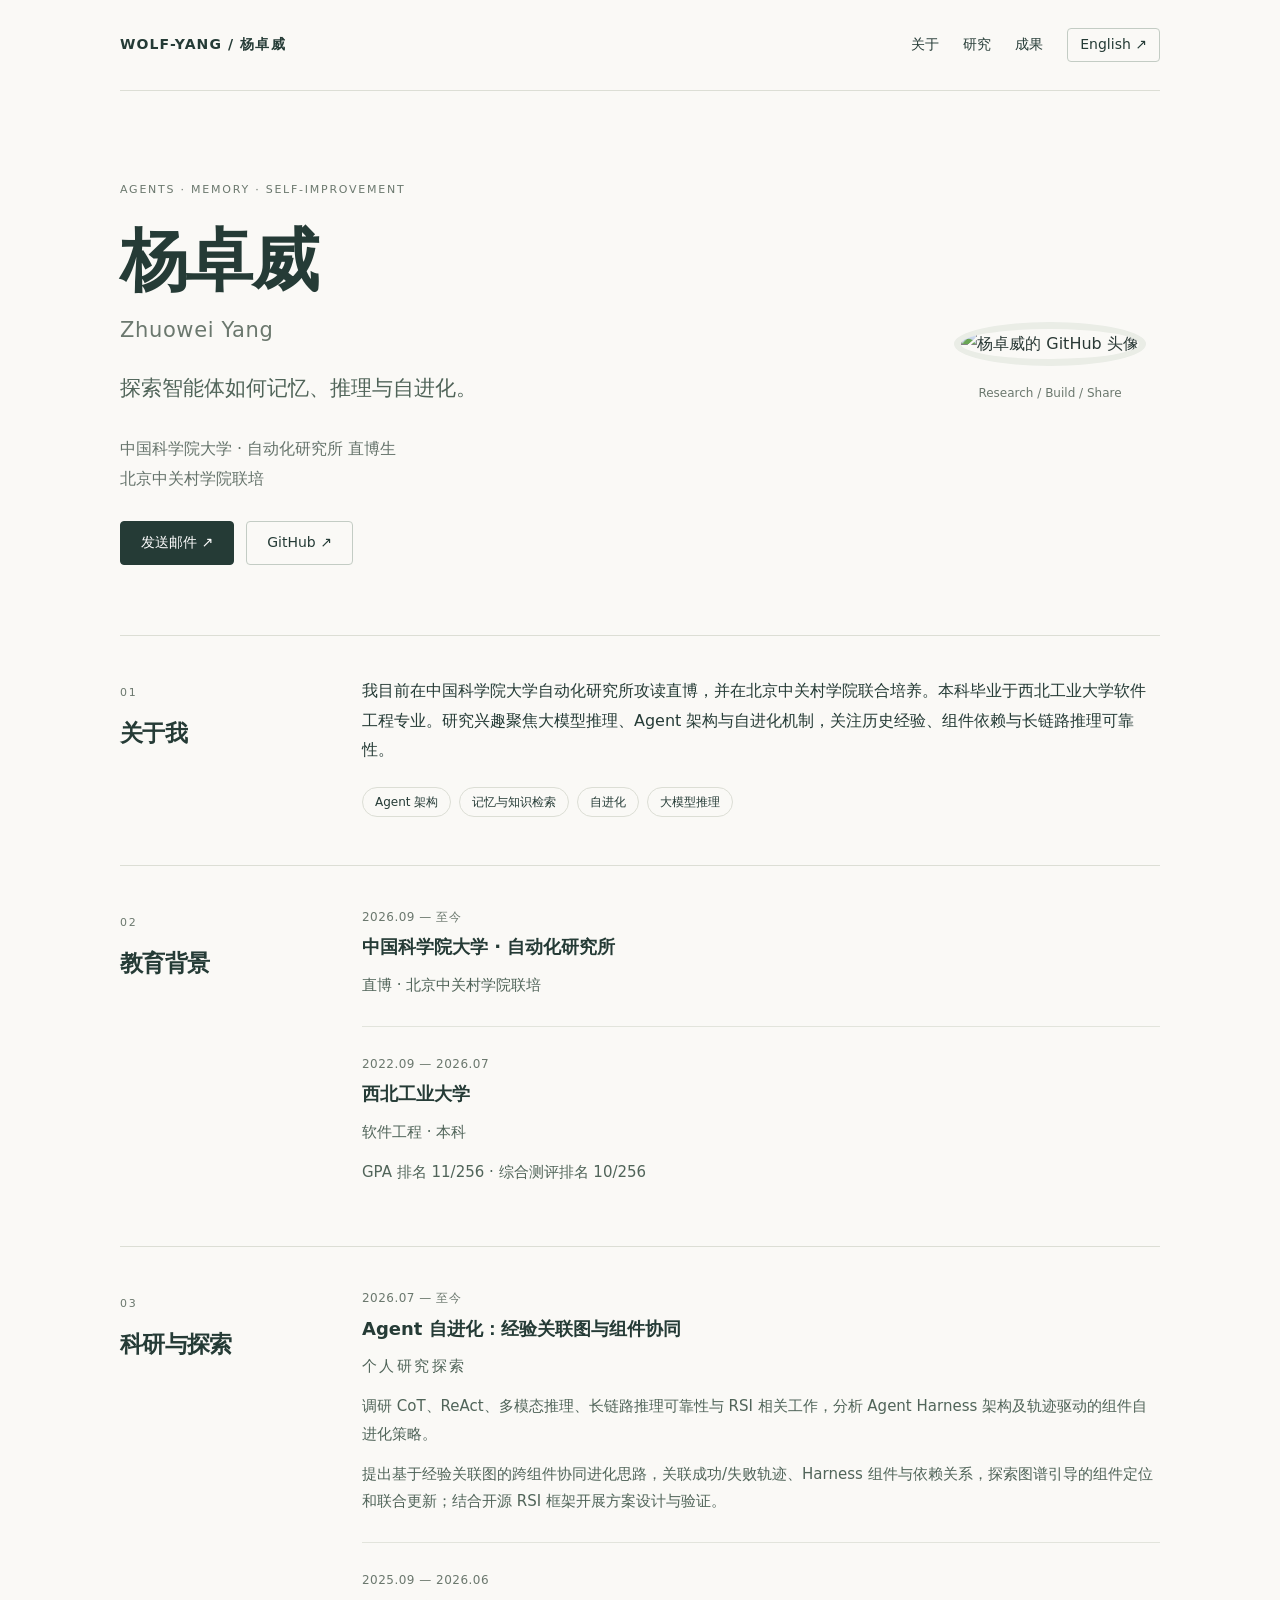
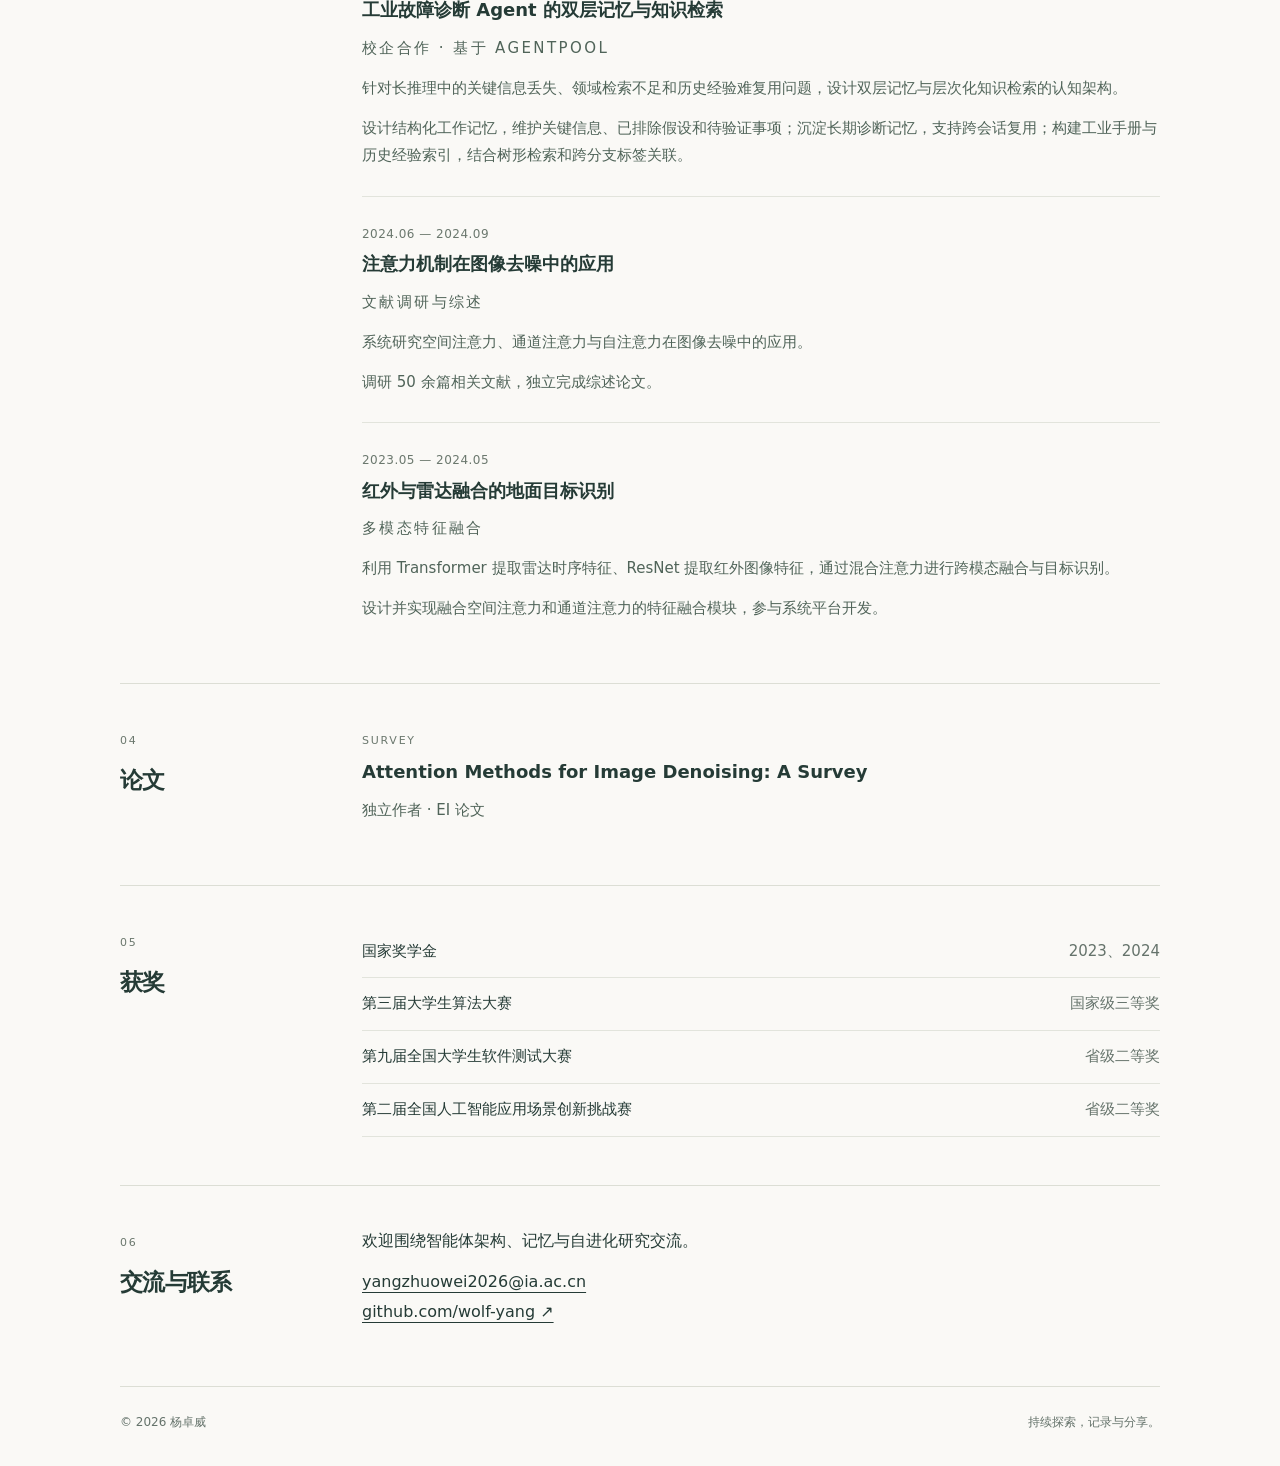
==== index.html @ c6e0c9f1 "Build bilingual personal website based on November 2026 CV" ====
<!doctype html><html lang="zh-CN"><head><meta charset="utf-8"><meta name="viewport" content="width=device-width,initial-scale=1"><title>杨卓威 | Zhuowei Yang</title><meta name="description" content="探索智能体如何记忆、推理与自进化。"><link rel="stylesheet" href="style.css"><link rel="alternate" hreflang="zh-CN" href="https://wolf-yang.github.io/"><link rel="alternate" hreflang="en" href="https://wolf-yang.github.io/en.html"><link rel="canonical" href="https://wolf-yang.github.io/"></head><body><div class="wrap"><header><a class="brand" href="#home">WOLF-YANG / 杨卓威</a><nav aria-label="主导航"><a href="#about">关于</a><a href="#research">研究</a><a href="#publications">成果</a><a class="language" href="en.html" lang="en">English ↗</a></nav></header><main id="home"><section class="hero"><div><span class="eyebrow">Agents · Memory · Self-improvement</span><h1>杨卓威<small>Zhuowei Yang</small></h1><p class="lead">探索智能体如何记忆、推理与自进化。</p><p class="muted">中国科学院大学 · 自动化研究所 直博生<br>北京中关村学院联培</p><div class="actions"><a class="button primary" href="mailto:yangzhuowei2026@ia.ac.cn">发送邮件 ↗</a><a class="button" href="https://github.com/wolf-yang">GitHub ↗</a></div></div><div class="portrait"><img class="avatar" src="https://avatars.githubusercontent.com/u/239370938?v=4" alt="杨卓威的 GitHub 头像" width="170" height="170"><p>Research / Build / Share</p></div></section><section class="section" id="about"><div><span class="label">01</span><h2>关于我</h2></div><div><p>我目前在中国科学院大学自动化研究所攻读直博，并在北京中关村学院联合培养。本科毕业于西北工业大学软件工程专业。研究兴趣聚焦大模型推理、Agent 架构与自进化机制，关注历史经验、组件依赖与长链路推理可靠性。</p><div class="tags"><span class="tag">Agent 架构</span><span class="tag">记忆与知识检索</span><span class="tag">自进化</span><span class="tag">大模型推理</span></div></div></section><section class="section" id="education"><div><span class="label">02</span><h2>教育背景</h2></div><div><article class="entry"><div class="date">2026.09 — 至今</div><h3>中国科学院大学 · 自动化研究所</h3><p>直博 · 北京中关村学院联培</p></article><article class="entry"><div class="date">2022.09 — 2026.07</div><h3>西北工业大学</h3><p>软件工程 · 本科</p><p>GPA 排名 11/256 · 综合测评排名 10/256</p></article></div></section><section class="section" id="research"><div><span class="label">03</span><h2>科研与探索</h2></div><div><article class="entry"><div class="date">2026.07 — 至今</div><h3>Agent 自进化：经验关联图与组件协同</h3><p class="label">个人研究探索</p><p>调研 CoT、ReAct、多模态推理、长链路推理可靠性与 RSI 相关工作，分析 Agent Harness 架构及轨迹驱动的组件自进化策略。</p><p>提出基于经验关联图的跨组件协同进化思路，关联成功/失败轨迹、Harness 组件与依赖关系，探索图谱引导的组件定位和联合更新；结合开源 RSI 框架开展方案设计与验证。</p></article><article class="entry"><div class="date">2025.09 — 2026.06</div><h3>工业故障诊断 Agent 的双层记忆与知识检索</h3><p class="label">校企合作 · 基于 AgentPool</p><p>针对长推理中的关键信息丢失、领域检索不足和历史经验难复用问题，设计双层记忆与层次化知识检索的认知架构。</p><p>设计结构化工作记忆，维护关键信息、已排除假设和待验证事项；沉淀长期诊断记忆，支持跨会话复用；构建工业手册与历史经验索引，结合树形检索和跨分支标签关联。</p></article><article class="entry"><div class="date">2024.06 — 2024.09</div><h3>注意力机制在图像去噪中的应用</h3><p class="label">文献调研与综述</p><p>系统研究空间注意力、通道注意力与自注意力在图像去噪中的应用。</p><p>调研 50 余篇相关文献，独立完成综述论文。</p></article><article class="entry"><div class="date">2023.05 — 2024.05</div><h3>红外与雷达融合的地面目标识别</h3><p class="label">多模态特征融合</p><p>利用 Transformer 提取雷达时序特征、ResNet 提取红外图像特征，通过混合注意力进行跨模态融合与目标识别。</p><p>设计并实现融合空间注意力和通道注意力的特征融合模块，参与系统平台开发。</p></article></div></section><section class="section" id="publications"><div><span class="label">04</span><h2>论文</h2></div><div><article class="entry"><span class="label">Survey</span><h3>Attention Methods for Image Denoising: A Survey</h3><p>独立作者 · EI 论文</p></article></div></section><section class="section" id="awards"><div><span class="label">05</span><h2>获奖</h2></div><div><div class="award"><span>国家奖学金</span><span>2023、2024</span></div><div class="award"><span>第三届大学生算法大赛</span><span>国家级三等奖</span></div><div class="award"><span>第九届全国大学生软件测试大赛</span><span>省级二等奖</span></div><div class="award"><span>第二届全国人工智能应用场景创新挑战赛</span><span>省级二等奖</span></div></div></section><section class="section" id="contact"><div><span class="label">06</span><h2>交流与联系</h2></div><div><p>欢迎围绕智能体架构、记忆与自进化研究交流。</p><a class="email" href="mailto:yangzhuowei2026@ia.ac.cn">yangzhuowei2026@ia.ac.cn</a><p><a href="https://github.com/wolf-yang">github.com/wolf-yang ↗</a></p></div></section></main><footer><span>© 2026 杨卓威</span><span>持续探索，记录与分享。</span></footer></div></body></html>
---- style.css ----
*{box-sizing:border-box}html{scroll-behavior:smooth;scroll-padding-top:32px}body{margin:0;background:#faf9f6;color:#253b36;font:16px/1.85 system-ui,-apple-system,"Segoe UI",sans-serif}a{color:inherit;text-underline-offset:5px}a:focus-visible{outline:3px solid #a46a27;outline-offset:6px}.wrap{max-width:1120px;margin:auto;padding:0 40px}header{padding:28px 0;border-bottom:1px solid #dcded5;display:flex;justify-content:space-between;gap:24px;align-items:center}.brand{font-weight:700;text-decoration:none;letter-spacing:.08em;font-size:14px}nav{display:flex;gap:24px;font-size:14px;align-items:center}nav a{text-decoration:none}.language{border:1px solid #c3ccc4;border-radius:4px;padding:3px 12px}.hero{padding:82px 0 70px;display:grid;grid-template-columns:1fr 220px;gap:70px;align-items:center}.eyebrow,.label{font-size:11px;text-transform:uppercase;letter-spacing:.16em;color:#6b786e}h1{font-size:clamp(42px,6vw,68px);line-height:1.2;letter-spacing:-.04em;margin:18px 0}h1 small{display:block;font-size:21px;font-weight:400;letter-spacing:.03em;margin-top:16px;color:#6b786e}.lead{font-size:21px;max-width:620px;margin:26px 0;color:#506459}.avatar{width:170px;height:170px;border-radius:50%;object-fit:cover;filter:grayscale(30%);border:7px solid #e9ede4}.portrait{text-align:center}.portrait p{font-size:12px;color:#6b786e;margin-top:16px}.actions{display:flex;flex-wrap:wrap;gap:12px;margin-top:28px}.button{padding:8px 20px;border:1px solid #c3ccc4;border-radius:4px;text-decoration:none;font-size:14px}.primary{background:#253b36;color:#fff;border-color:#253b36}.section{border-top:1px solid #dcded5;padding:40px 0 48px;display:grid;grid-template-columns:210px 1fr;gap:32px}h2{font-size:23px;margin:6px 0 0;letter-spacing:-.03em}h3{font-size:18px;margin:5px 0 10px;font-weight:650;line-height:1.6}p{margin:0 0 12px}.muted{color:#65736b}.tags{display:flex;gap:8px;flex-wrap:wrap;margin-top:22px}.tag{padding:3px 12px;border:1px solid #dcded5;border-radius:30px;font-size:12px}.entry+.entry{border-top:1px solid #e2e4dc;margin-top:26px;padding-top:26px}.entry .date{font-size:12px;color:#6b786e;letter-spacing:.04em}.entry p{font-size:15px;color:#506459}.entry ul{margin:8px 0 0;padding-left:20px;font-size:15px;color:#506459}.award{display:flex;justify-content:space-between;gap:30px;padding:12px 0;border-bottom:1px solid #e2e4dc;font-size:15px}.award span:last-child{flex-shrink:0;color:#65736b}footer{border-top:1px solid #dcded5;display:flex;justify-content:space-between;padding:24px 0 32px;font-size:12px;color:#65736b}.email{overflow-wrap:anywhere}@media(max-width:760px){.wrap{padding:0 22px}header{flex-wrap:wrap;gap:14px}nav{gap:16px;font-size:13px}.hero{grid-template-columns:1fr;padding:45px 0;gap:24px}.portrait{display:none}.section{grid-template-columns:1fr;gap:20px;padding:28px 0 34px}.lead{font-size:18px}.award{flex-direction:column;gap:0}footer{gap:14px;flex-wrap:wrap}}@media(prefers-reduced-motion:reduce){html{scroll-behavior:auto}}
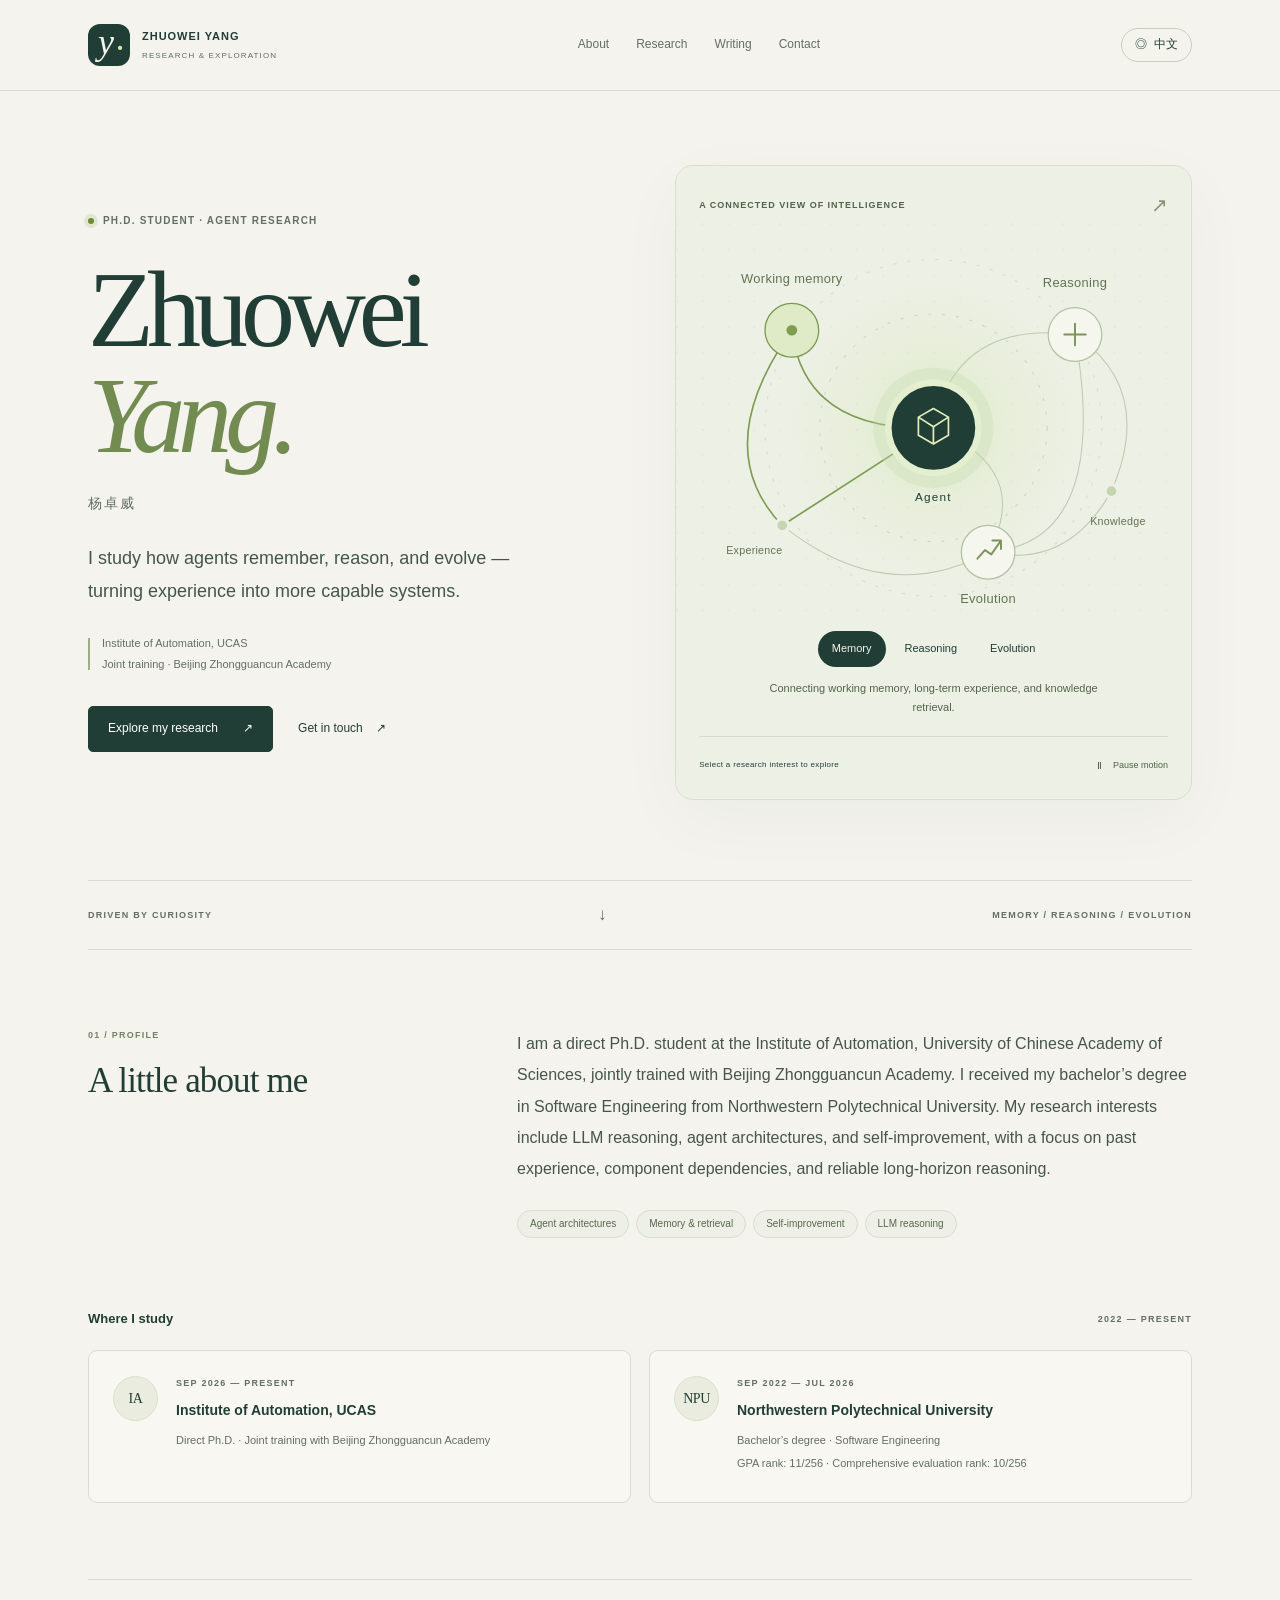
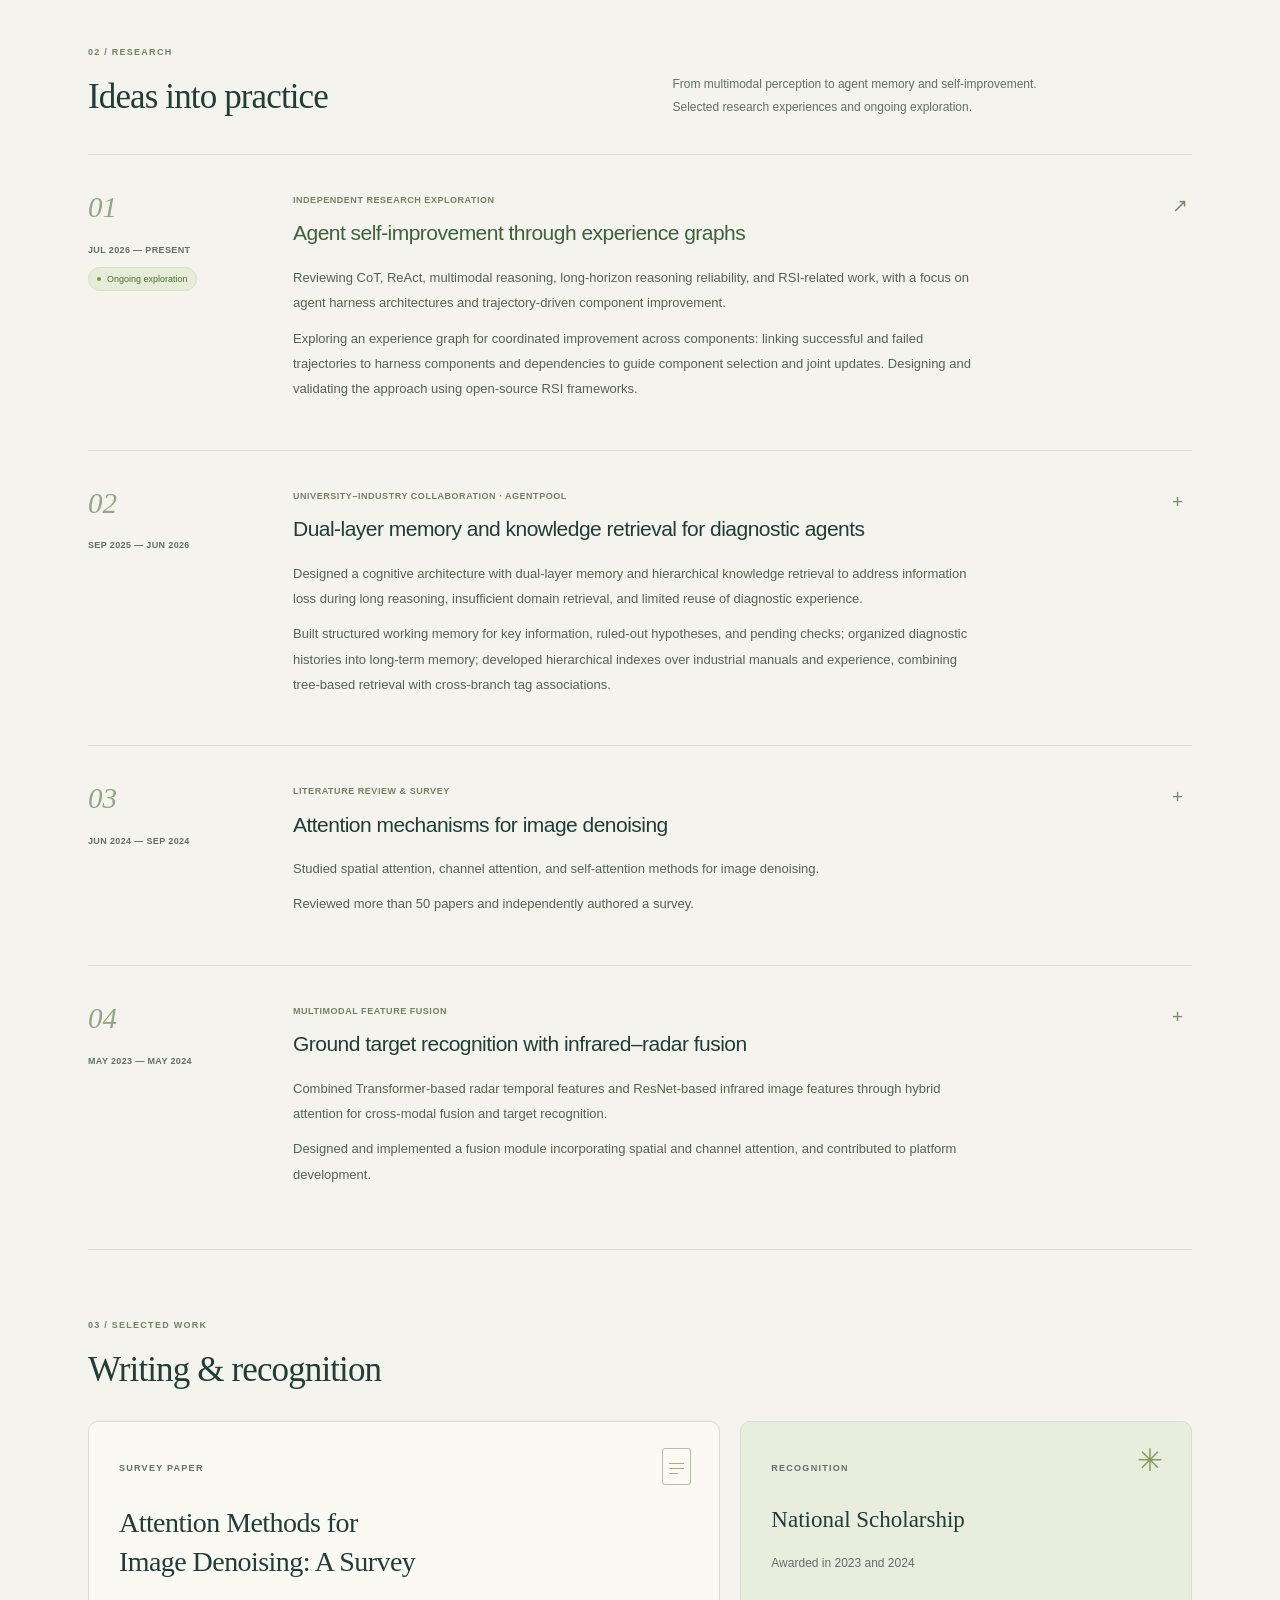
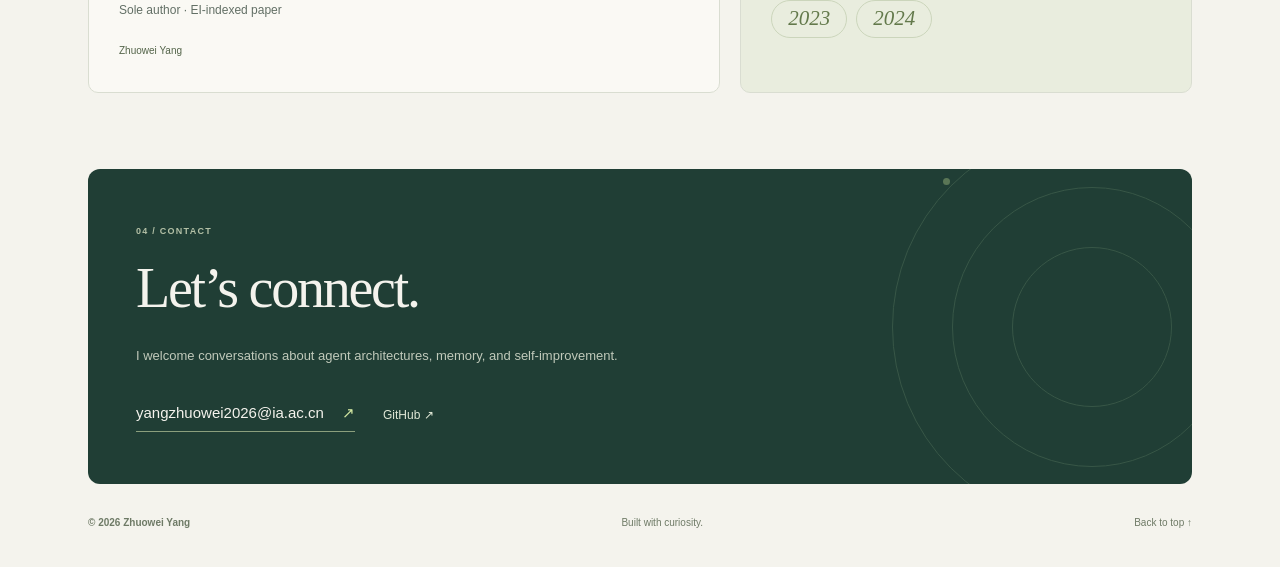
==== commit eb808256: "Redesign personal site with English default and interactive research graph" ====
--- a/index.html
+++ b/index.html
@@ -1 +1,27 @@
-<!doctype html><html lang="zh-CN"><head><meta charset="utf-8"><meta name="viewport" content="width=device-width,initial-scale=1"><title>杨卓威 | Zhuowei Yang</title><meta name="description" content="探索智能体如何记忆、推理与自进化。"><link rel="stylesheet" href="style.css"><link rel="alternate" hreflang="zh-CN" href="https://wolf-yang.github.io/"><link rel="alternate" hreflang="en" href="https://wolf-yang.github.io/en.html"><link rel="canonical" href="https://wolf-yang.github.io/"></head><body><div class="wrap"><header><a class="brand" href="#home">WOLF-YANG / 杨卓威</a><nav aria-label="主导航"><a href="#about">关于</a><a href="#research">研究</a><a href="#publications">成果</a><a class="language" href="en.html" lang="en">English ↗</a></nav></header><main id="home"><section class="hero"><div><span class="eyebrow">Agents · Memory · Self-improvement</span><h1>杨卓威<small>Zhuowei Yang</small></h1><p class="lead">探索智能体如何记忆、推理与自进化。</p><p class="muted">中国科学院大学 · 自动化研究所 直博生<br>北京中关村学院联培</p><div class="actions"><a class="button primary" href="mailto:yangzhuowei2026@ia.ac.cn">发送邮件 ↗</a><a class="button" href="https://github.com/wolf-yang">GitHub ↗</a></div></div><div class="portrait"><img class="avatar" src="https://avatars.githubusercontent.com/u/239370938?v=4" alt="杨卓威的 GitHub 头像" width="170" height="170"><p>Research / Build / Share</p></div></section><section class="section" id="about"><div><span class="label">01</span><h2>关于我</h2></div><div><p>我目前在中国科学院大学自动化研究所攻读直博，并在北京中关村学院联合培养。本科毕业于西北工业大学软件工程专业。研究兴趣聚焦大模型推理、Agent 架构与自进化机制，关注历史经验、组件依赖与长链路推理可靠性。</p><div class="tags"><span class="tag">Agent 架构</span><span class="tag">记忆与知识检索</span><span class="tag">自进化</span><span class="tag">大模型推理</span></div></div></section><section class="section" id="education"><div><span class="label">02</span><h2>教育背景</h2></div><div><article class="entry"><div class="date">2026.09 — 至今</div><h3>中国科学院大学 · 自动化研究所</h3><p>直博 · 北京中关村学院联培</p></article><article class="entry"><div class="date">2022.09 — 2026.07</div><h3>西北工业大学</h3><p>软件工程 · 本科</p><p>GPA 排名 11/256 · 综合测评排名 10/256</p></article></div></section><section class="section" id="research"><div><span class="label">03</span><h2>科研与探索</h2></div><div><article class="entry"><div class="date">2026.07 — 至今</div><h3>Agent 自进化：经验关联图与组件协同</h3><p class="label">个人研究探索</p><p>调研 CoT、ReAct、多模态推理、长链路推理可靠性与 RSI 相关工作，分析 Agent Harness 架构及轨迹驱动的组件自进化策略。</p><p>提出基于经验关联图的跨组件协同进化思路，关联成功/失败轨迹、Harness 组件与依赖关系，探索图谱引导的组件定位和联合更新；结合开源 RSI 框架开展方案设计与验证。</p></article><article class="entry"><div class="date">2025.09 — 2026.06</div><h3>工业故障诊断 Agent 的双层记忆与知识检索</h3><p class="label">校企合作 · 基于 AgentPool</p><p>针对长推理中的关键信息丢失、领域检索不足和历史经验难复用问题，设计双层记忆与层次化知识检索的认知架构。</p><p>设计结构化工作记忆，维护关键信息、已排除假设和待验证事项；沉淀长期诊断记忆，支持跨会话复用；构建工业手册与历史经验索引，结合树形检索和跨分支标签关联。</p></article><article class="entry"><div class="date">2024.06 — 2024.09</div><h3>注意力机制在图像去噪中的应用</h3><p class="label">文献调研与综述</p><p>系统研究空间注意力、通道注意力与自注意力在图像去噪中的应用。</p><p>调研 50 余篇相关文献，独立完成综述论文。</p></article><article class="entry"><div class="date">2023.05 — 2024.05</div><h3>红外与雷达融合的地面目标识别</h3><p class="label">多模态特征融合</p><p>利用 Transformer 提取雷达时序特征、ResNet 提取红外图像特征，通过混合注意力进行跨模态融合与目标识别。</p><p>设计并实现融合空间注意力和通道注意力的特征融合模块，参与系统平台开发。</p></article></div></section><section class="section" id="publications"><div><span class="label">04</span><h2>论文</h2></div><div><article class="entry"><span class="label">Survey</span><h3>Attention Methods for Image Denoising: A Survey</h3><p>独立作者 · EI 论文</p></article></div></section><section class="section" id="awards"><div><span class="label">05</span><h2>获奖</h2></div><div><div class="award"><span>国家奖学金</span><span>2023、2024</span></div><div class="award"><span>第三届大学生算法大赛</span><span>国家级三等奖</span></div><div class="award"><span>第九届全国大学生软件测试大赛</span><span>省级二等奖</span></div><div class="award"><span>第二届全国人工智能应用场景创新挑战赛</span><span>省级二等奖</span></div></div></section><section class="section" id="contact"><div><span class="label">06</span><h2>交流与联系</h2></div><div><p>欢迎围绕智能体架构、记忆与自进化研究交流。</p><a class="email" href="mailto:yangzhuowei2026@ia.ac.cn">yangzhuowei2026@ia.ac.cn</a><p><a href="https://github.com/wolf-yang">github.com/wolf-yang ↗</a></p></div></section></main><footer><span>© 2026 杨卓威</span><span>持续探索，记录与分享。</span></footer></div></body></html>+<!doctype html>
+<html lang="en"><head><meta charset="utf-8"><meta name="viewport" content="width=device-width,initial-scale=1"><meta name="theme-color" content="#f4f3ed"><meta name="description" content="I study how agents remember, reason, and evolve — turning experience into more capable systems."><meta property="og:type" content="website"><meta property="og:title" content="Zhuowei Yang · Agent Research"><meta property="og:description" content="I study how agents remember, reason, and evolve — turning experience into more capable systems."><meta property="og:url" content="https://wolf-yang.github.io/"><title>Zhuowei Yang · Agent Research</title><link rel="icon" type="image/svg+xml" href="favicon.svg"><link rel="stylesheet" href="style.css?v=2"><link rel="alternate" hreflang="en" href="https://wolf-yang.github.io/"><link rel="alternate" hreflang="zh-CN" href="https://wolf-yang.github.io/zh.html"><link rel="alternate" hreflang="x-default" href="https://wolf-yang.github.io/"><link rel="canonical" href="https://wolf-yang.github.io/"><script src="main.js?v=2" defer></script></head>
+<body><a class="skip-link" href="#main">Skip to content</a><div class="reading-progress" aria-hidden="true"></div>
+<header class="site-header"><div class="container header-inner"><a class="brand" href="#home" aria-label="Zhuowei Yang"><span class="monogram" aria-hidden="true">y<span>·</span></span><span>ZHUOWEI YANG<span class="brand-sub">RESEARCH & EXPLORATION</span></span></a><nav aria-label="Main navigation"><a href="#about">About</a><a href="#research">Research</a><a href="#publications">Writing</a><a href="#contact">Contact</a></nav><a class="language-switch" href="zh.html" lang="zh-CN" aria-label="Switch to Chinese"><span aria-hidden="true">◎</span> 中文</a></div></header>
+<main id="main"><div class="container"><section class="hero" id="home" aria-labelledby="hero-title"><div class="hero-copy"><div class="eyebrow"><span class="status-dot" aria-hidden="true"></span>Ph.D. student · Agent research</div><h1 id="hero-title">Zhuowei<br><em>Yang.</em></h1><p class="other-name">杨卓威</p><p class="hero-lead">I study how agents remember, reason, and evolve — turning experience into more capable systems.</p><div class="affiliation"><span class="tiny-line" aria-hidden="true"></span><div><p>Institute of Automation, UCAS</p><p>Joint training · Beijing Zhongguancun Academy</p></div></div><div class="hero-actions"><a class="button primary" href="#research">Explore my research <span aria-hidden="true">↗</span></a><a class="text-link" href="#contact">Get in touch <span aria-hidden="true">↗</span></a></div></div><figure class="research-map" data-focus="memory" aria-labelledby="map-title">
+    <div class="map-top"><span class="micro" id="map-title">A connected view of intelligence</span><span class="map-symbol" aria-hidden="true">↗</span></div>
+    <div class="graph-stage"><div class="graph-glow" aria-hidden="true"></div>
+    <svg class="agent-graph" viewBox="0 0 480 380" role="img" aria-label="Conceptual graph connecting memory, reasoning, evolution, knowledge, and experience around an agent. Research interests, not experimental results.">
+    <defs><pattern id="grid" width="24" height="24" patternUnits="userSpaceOnUse"><circle cx="1" cy="1" r=".8" fill="#aec0b8" opacity=".24"/></pattern></defs>
+    <rect width="480" height="380" fill="url(#grid)"/>
+    <circle class="orbit orbit-outer" cx="240" cy="191" r="157"/><circle class="orbit" cx="240" cy="191" r="106"/>
+    <g class="edges"><path class="edge memory" d="M240 191 Q120 195 108 100"/><path class="edge reasoning" d="M240 191 Q260 90 372 104"/><path class="edge evolution" d="M240 191 Q334 230 291 307"/><path class="edge memory" d="M108 100 Q30 210 99 282"/><path class="edge reasoning" d="M372 104 Q447 155 406 250"/><path class="edge evolution" d="M291 307 Q196 359 99 282"/><path class="edge reasoning" d="M406 250 Q365 323 291 307"/><path class="edge memory" d="M99 282 L240 191"/><path class="edge evolution" d="M372 104 Q406 298 291 307"/></g>
+    <g class="signals" aria-hidden="true"><path class="signal memory" d="M108 100 Q120 195 240 191"/><path class="signal reasoning" d="M240 191 Q260 90 372 104"/><path class="signal evolution" d="M291 307 Q334 230 240 191"/></g>
+    <g class="satellite memory"><circle cx="108" cy="100" r="25"/><circle class="node-core" cx="108" cy="100" r="5"/><text x="108" y="56" text-anchor="middle">Working memory</text></g>
+    <g class="satellite reasoning"><circle cx="372" cy="104" r="25"/><path class="node-glyph" d="M362 104h20m-10-10v20"/><text x="372" y="60" text-anchor="middle">Reasoning</text></g>
+    <g class="satellite evolution"><circle cx="291" cy="307" r="25"/><path class="node-glyph" d="M281 313l7-8 6 4 9-13m-8 0h8v8"/><text x="291" y="354" text-anchor="middle">Evolution</text></g>
+    <g class="minor-node"><circle cx="99" cy="282" r="6"/><text x="73" y="309" text-anchor="middle">Experience</text><circle cx="406" cy="250" r="6"/><text x="412" y="282" text-anchor="middle">Knowledge</text></g>
+    <g class="hub"><circle class="hub-halo" cx="240" cy="191" r="56"/><circle class="hub-core" cx="240" cy="191" r="42"/><path class="hub-glyph" d="M226 181l14-8 14 8v17l-14 8-14-8zm0 0 14 9 14-9m-14 9v16"/><text x="240" y="259" text-anchor="middle">Agent</text></g>
+    </svg></div>
+    <figcaption><div class="lens-controls js-only" role="group" aria-label="Select a research interest to explore"><button type="button" class="lens" data-lens="memory" data-description="Connecting working memory, long-term experience, and knowledge retrieval." aria-pressed="true">Memory</button><button type="button" class="lens" data-lens="reasoning" data-description="Exploring agent architectures and reliable long-horizon reasoning." aria-pressed="false">Reasoning</button><button type="button" class="lens" data-lens="evolution" data-description="Linking trajectories and component dependencies to guide self-improvement." aria-pressed="false">Evolution</button></div><p id="lens-description" aria-live="polite">Connecting working memory, long-term experience, and knowledge retrieval.</p><div class="map-bottom"><span class="micro">Select a research interest to explore</span><button class="motion-button js-only" type="button" data-pause-label="Pause motion" data-resume-label="Resume motion" aria-label="Pause motion" aria-pressed="false"><span class="motion-icon" aria-hidden="true">Ⅱ</span><span class="motion-label">Pause motion</span></button></div></figcaption></figure></section>
+<div class="section-divider"><span class="micro">DRIVEN BY CURIOSITY</span><span aria-hidden="true">↓</span><span class="micro">MEMORY / REASONING / EVOLUTION</span></div>
+<section class="section about-section" id="about" aria-labelledby="about-title"><div class="section-heading reveal"><span class="section-index">01 / PROFILE</span><h2 id="about-title">A little about me</h2></div><div class="about-content reveal"><p class="about-text">I am a direct Ph.D. student at the Institute of Automation, University of Chinese Academy of Sciences, jointly trained with Beijing Zhongguancun Academy. I received my bachelor’s degree in Software Engineering from Northwestern Polytechnical University. My research interests include LLM reasoning, agent architectures, and self-improvement, with a focus on past experience, component dependencies, and reliable long-horizon reasoning.</p><div class="tags"><span class="tag">Agent architectures</span><span class="tag">Memory & retrieval</span><span class="tag">Self-improvement</span><span class="tag">LLM reasoning</span></div></div></section>
+<section class="education-section" aria-labelledby="education-title"><div class="subsection-title"><h2 id="education-title">Where I study</h2><span class="micro">2022 — PRESENT</span></div><div class="education-grid"><article class="education-card reveal"><span class="school-mark" aria-hidden="true">IA</span><div><p class="micro">Sep 2026 — Present</p><h3>Institute of Automation, UCAS</h3><p class="muted">Direct Ph.D. · Joint training with Beijing Zhongguancun Academy</p></div></article><article class="education-card reveal"><span class="school-mark" aria-hidden="true">NPU</span><div><p class="micro">Sep 2022 — Jul 2026</p><h3>Northwestern Polytechnical University</h3><p class="muted">Bachelor’s degree · Software Engineering</p><p class="muted">GPA rank: 11/256 · Comprehensive evaluation rank: 10/256</p></div></article></div></section>
+<section class="research-section" id="research" aria-labelledby="research-title"><div class="research-header reveal"><div><span class="section-index">02 / RESEARCH</span><h2 id="research-title">Ideas into practice</h2></div><p class="muted">From multimodal perception to agent memory and self-improvement. Selected research experiences and ongoing exploration.</p></div><div class="projects"><article class="project reveal" id="project-1"><div class="project-meta"><span class="project-number">01</span><span class="micro">Jul 2026 — Present</span><span class="ongoing"><i></i>Ongoing exploration</span></div><div class="project-body"><span class="micro">Independent research exploration</span><h3>Agent self-improvement through experience graphs</h3><p>Reviewing CoT, ReAct, multimodal reasoning, long-horizon reasoning reliability, and RSI-related work, with a focus on agent harness architectures and trajectory-driven component improvement.</p><p>Exploring an experience graph for coordinated improvement across components: linking successful and failed trajectories to harness components and dependencies to guide component selection and joint updates. Designing and validating the approach using open-source RSI frameworks.</p></div><span class="project-cross" aria-hidden="true">↗</span></article><article class="project reveal" id="project-2"><div class="project-meta"><span class="project-number">02</span><span class="micro">Sep 2025 — Jun 2026</span></div><div class="project-body"><span class="micro">University–industry collaboration · AgentPool</span><h3>Dual-layer memory and knowledge retrieval for diagnostic agents</h3><p>Designed a cognitive architecture with dual-layer memory and hierarchical knowledge retrieval to address information loss during long reasoning, insufficient domain retrieval, and limited reuse of diagnostic experience.</p><p>Built structured working memory for key information, ruled-out hypotheses, and pending checks; organized diagnostic histories into long-term memory; developed hierarchical indexes over industrial manuals and experience, combining tree-based retrieval with cross-branch tag associations.</p></div><span class="project-cross" aria-hidden="true">+</span></article><article class="project reveal" id="project-3"><div class="project-meta"><span class="project-number">03</span><span class="micro">Jun 2024 — Sep 2024</span></div><div class="project-body"><span class="micro">Literature review & survey</span><h3>Attention mechanisms for image denoising</h3><p>Studied spatial attention, channel attention, and self-attention methods for image denoising.</p><p>Reviewed more than 50 papers and independently authored a survey.</p></div><span class="project-cross" aria-hidden="true">+</span></article><article class="project reveal" id="project-4"><div class="project-meta"><span class="project-number">04</span><span class="micro">May 2023 — May 2024</span></div><div class="project-body"><span class="micro">Multimodal feature fusion</span><h3>Ground target recognition with infrared–radar fusion</h3><p>Combined Transformer-based radar temporal features and ResNet-based infrared image features through hybrid attention for cross-modal fusion and target recognition.</p><p>Designed and implemented a fusion module incorporating spatial and channel attention, and contributed to platform development.</p></div><span class="project-cross" aria-hidden="true">+</span></article></div></section>
+<section class="writing-section" id="publications" aria-labelledby="writing-title"><div class="section-heading reveal"><span class="section-index">03 / SELECTED WORK</span><h2 id="writing-title">Writing & recognition</h2></div><div class="writing-grid"><article class="publication-card reveal"><div class="paper-icon" aria-hidden="true"><span></span><span></span><span></span></div><span class="micro">Survey paper</span><h3>Attention Methods for<br>Image Denoising: A Survey</h3><p>Sole author · EI-indexed paper</p><span class="paper-author">Zhuowei Yang</span></article><article class="award-card reveal"><div class="award-symbol" aria-hidden="true">✳</div><span class="micro">RECOGNITION</span><h3>National Scholarship</h3><p>Awarded in 2023 and 2024</p><div class="award-years"><span>2023</span><span>2024</span></div></article></div></section>
+<section class="contact-section reveal" id="contact" aria-labelledby="contact-title"><div class="contact-decoration" aria-hidden="true"><span></span><span></span><span></span></div><div class="contact-content"><span class="section-index">04 / CONTACT</span><h2 id="contact-title">Let’s connect.</h2><p>I welcome conversations about agent architectures, memory, and self-improvement.</p><div class="contact-links"><a class="email-link" href="mailto:yangzhuowei2026@ia.ac.cn">yangzhuowei2026@ia.ac.cn <span aria-hidden="true">↗</span></a><a class="github-link" href="https://github.com/wolf-yang">GitHub <span aria-hidden="true">↗</span></a></div></div></section>
+<footer><a class="footer-name" href="#home">© 2026 Zhuowei Yang</a><span>Built with curiosity.</span><a href="#home">Back to top ↑</a></footer></div></main></body></html>
--- a/style.css
+++ b/style.css
@@ -1 +1,19 @@
-*{box-sizing:border-box}html{scroll-behavior:smooth;scroll-padding-top:32px}body{margin:0;background:#faf9f6;color:#253b36;font:16px/1.85 system-ui,-apple-system,"Segoe UI",sans-serif}a{color:inherit;text-underline-offset:5px}a:focus-visible{outline:3px solid #a46a27;outline-offset:6px}.wrap{max-width:1120px;margin:auto;padding:0 40px}header{padding:28px 0;border-bottom:1px solid #dcded5;display:flex;justify-content:space-between;gap:24px;align-items:center}.brand{font-weight:700;text-decoration:none;letter-spacing:.08em;font-size:14px}nav{display:flex;gap:24px;font-size:14px;align-items:center}nav a{text-decoration:none}.language{border:1px solid #c3ccc4;border-radius:4px;padding:3px 12px}.hero{padding:82px 0 70px;display:grid;grid-template-columns:1fr 220px;gap:70px;align-items:center}.eyebrow,.label{font-size:11px;text-transform:uppercase;letter-spacing:.16em;color:#6b786e}h1{font-size:clamp(42px,6vw,68px);line-height:1.2;letter-spacing:-.04em;margin:18px 0}h1 small{display:block;font-size:21px;font-weight:400;letter-spacing:.03em;margin-top:16px;color:#6b786e}.lead{font-size:21px;max-width:620px;margin:26px 0;color:#506459}.avatar{width:170px;height:170px;border-radius:50%;object-fit:cover;filter:grayscale(30%);border:7px solid #e9ede4}.portrait{text-align:center}.portrait p{font-size:12px;color:#6b786e;margin-top:16px}.actions{display:flex;flex-wrap:wrap;gap:12px;margin-top:28px}.button{padding:8px 20px;border:1px solid #c3ccc4;border-radius:4px;text-decoration:none;font-size:14px}.primary{background:#253b36;color:#fff;border-color:#253b36}.section{border-top:1px solid #dcded5;padding:40px 0 48px;display:grid;grid-template-columns:210px 1fr;gap:32px}h2{font-size:23px;margin:6px 0 0;letter-spacing:-.03em}h3{font-size:18px;margin:5px 0 10px;font-weight:650;line-height:1.6}p{margin:0 0 12px}.muted{color:#65736b}.tags{display:flex;gap:8px;flex-wrap:wrap;margin-top:22px}.tag{padding:3px 12px;border:1px solid #dcded5;border-radius:30px;font-size:12px}.entry+.entry{border-top:1px solid #e2e4dc;margin-top:26px;padding-top:26px}.entry .date{font-size:12px;color:#6b786e;letter-spacing:.04em}.entry p{font-size:15px;color:#506459}.entry ul{margin:8px 0 0;padding-left:20px;font-size:15px;color:#506459}.award{display:flex;justify-content:space-between;gap:30px;padding:12px 0;border-bottom:1px solid #e2e4dc;font-size:15px}.award span:last-child{flex-shrink:0;color:#65736b}footer{border-top:1px solid #dcded5;display:flex;justify-content:space-between;padding:24px 0 32px;font-size:12px;color:#65736b}.email{overflow-wrap:anywhere}@media(max-width:760px){.wrap{padding:0 22px}header{flex-wrap:wrap;gap:14px}nav{gap:16px;font-size:13px}.hero{grid-template-columns:1fr;padding:45px 0;gap:24px}.portrait{display:none}.section{grid-template-columns:1fr;gap:20px;padding:28px 0 34px}.lead{font-size:18px}.award{flex-direction:column;gap:0}footer{gap:14px;flex-wrap:wrap}}@media(prefers-reduced-motion:reduce){html{scroll-behavior:auto}}+:root{--paper:#f4f3ed;--ink:#203e35;--muted:#626f65;--line:#d9ddd1;--accent:#d3e8a2;--serif:Georgia,"Times New Roman","Songti SC","Noto Serif CJK SC",serif;--sans:Inter,-apple-system,BlinkMacSystemFont,"Segoe UI","PingFang SC","Microsoft YaHei",sans-serif;--progress:0;color-scheme:light}
+*{box-sizing:border-box}html{scroll-behavior:smooth;scroll-padding-top:106px}body{margin:0;background:var(--paper);color:var(--ink);font-family:var(--sans);font-size:15px;line-height:1.8;-webkit-font-smoothing:antialiased}::selection{background:var(--accent);color:var(--ink)}a{color:inherit;text-decoration-thickness:1px;text-underline-offset:5px}button{font:inherit;color:inherit}a,button{-webkit-tap-highlight-color:transparent}a:focus-visible,button:focus-visible{outline:3px solid #789b43;outline-offset:5px}button{cursor:pointer}p{margin:0 0 14px}h1,h2,h3{margin:0;font-weight:500}svg{display:block}.container{width:min(1200px,100%);margin:0 auto;padding:0 48px}.micro,.eyebrow,.section-index{font-size:10px;font-weight:600;letter-spacing:.14em;line-height:1.6;text-transform:uppercase}.muted{color:var(--muted)}.js-only{display:none}.has-js .js-only{display:flex}.skip-link{position:fixed;top:-100px;left:20px;padding:10px 18px;z-index:100;background:var(--ink);color:white}.skip-link:focus{top:12px}.reading-progress{height:2px;position:fixed;inset:0 0 auto;z-index:60;transform:scaleX(var(--progress));transform-origin:left;background:#7f9e49;pointer-events:none}
+.site-header{position:sticky;top:0;z-index:50;background:rgba(244,243,237,.94);border-bottom:1px solid var(--line);backdrop-filter:blur(16px)}.header-inner{display:flex;align-items:center;justify-content:space-between;gap:24px;min-height:90px}.brand{display:flex;align-items:center;gap:12px;text-decoration:none;font-size:11px;font-weight:650;letter-spacing:.09em;flex-shrink:0}.brand-sub{display:block;font-size:8px;font-weight:400;letter-spacing:.14em;margin-top:2px;color:var(--muted)}.monogram{display:flex;align-items:center;justify-content:center;position:relative;width:42px;height:42px;border-radius:12px;background:var(--ink);color:var(--paper);font:italic 36px/1 var(--serif);padding-bottom:6px;padding-right:5px}.monogram span{color:var(--accent);font-size:36px;position:absolute;right:5px;bottom:0}.site-header nav{display:flex;gap:27px;align-items:center}.site-header nav a{position:relative;text-decoration:none;font-size:12px;color:var(--muted);transition:color .2s}.site-header nav a:after{content:"";height:1px;position:absolute;bottom:-5px;left:0;right:0;transform:scaleX(0);transform-origin:left;background:var(--ink);transition:transform .2s}.site-header nav a:hover{color:var(--ink)}.site-header nav a:hover:after{transform:scaleX(1)}.language-switch{border:1px solid #c8cebf;border-radius:30px;padding:5px 13px;text-decoration:none;font-size:12px;white-space:nowrap;transition:background .2s}.language-switch:hover{background:#e7ebdd}.language-switch span{margin-right:4px}
+.hero{display:grid;grid-template-columns:1.02fr 1fr;gap:60px;align-items:center;padding:74px 0 80px;min-height:740px;scroll-margin-top:0}.eyebrow{display:flex;align-items:center;gap:9px;color:var(--muted);letter-spacing:.12em;font-size:10px}.status-dot{width:6px;height:6px;border-radius:50%;background:#6d8a3e;box-shadow:0 0 0 4px #dfe8cd}.hero h1{font-family:var(--serif);font-size:clamp(72px,8.5vw,108px);line-height:.98;letter-spacing:-.065em;margin:28px 0 14px}.hero h1 em{font-weight:400}.hero h1 em,.name-dot{color:#718b51}.other-name{font-size:14px;color:var(--muted);letter-spacing:.16em;margin:22px 0}.hero-lead{font-size:18px;line-height:1.85;max-width:435px;margin-top:26px;color:#42574b}.affiliation{display:flex;gap:12px;align-items:center;margin-top:25px;font-size:11px;line-height:1.9;color:var(--muted)}.affiliation p{margin:0}.tiny-line{width:2px;height:32px;background:#9bae84;flex-shrink:0}.hero-actions{display:flex;align-items:center;gap:25px;margin-top:31px;flex-wrap:wrap}.button{display:inline-flex;align-items:center;justify-content:center;gap:25px;border:1px solid var(--ink);padding:11px 19px;font-size:12px;text-decoration:none;border-radius:5px;transition:transform .2s,background .2s,box-shadow .2s}.button.primary{background:var(--ink);color:#fff}.button:hover{transform:translateY(-3px);background:#315846;box-shadow:0 7px 20px #203e3518}.button span,.text-link span{display:inline-block;transition:transform .2s}.button:hover span,.text-link:hover span{transform:translate(2px,-2px)}.text-link{text-decoration:none;font-size:12px;display:inline-flex;gap:13px;align-items:center}.text-link:hover{text-decoration:underline}
+.research-map{min-width:0;margin:0;position:relative;background:#edf0e5;border:1px solid #d8e0cc;border-radius:18px;box-shadow:0 20px 70px #203e3509;overflow:hidden}.map-top{display:flex;justify-content:space-between;align-items:center;padding:21px 23px 0;gap:20px}.map-top .micro{font-size:9px;letter-spacing:.11em;color:#52634b}.map-symbol{font-size:20px;color:#859574}.graph-stage{position:relative;aspect-ratio:480/380;isolation:isolate;overflow:hidden}.graph-glow{position:absolute;inset:0;z-index:-1;background:radial-gradient(circle 150px at var(--glow-x,50%) var(--glow-y,50%),#d6e8b9aa,transparent);opacity:.8}.agent-graph{width:100%;height:auto;overflow:visible}.agent-graph text{font-family:var(--sans);font-size:12px;fill:#617451;letter-spacing:.025em}.orbit{fill:none;stroke:#cbd8bd;stroke-width:1;stroke-dasharray:3 10}.orbit-outer{animation:orbit 100s linear infinite;transform-origin:240px 191px;opacity:.65}.edge{fill:none;stroke:#bdcdb0;stroke-width:1;transition:stroke .5s,opacity .5s}.signal{fill:none;stroke:#6d9445;stroke-width:2.2;stroke-linecap:round;stroke-dasharray:8 240;animation:flow 10s linear infinite}.signal.reasoning{animation-delay:-3.3s}.signal.evolution{animation-delay:-6.6s}.satellite>circle:first-child{fill:#f5f6ee;stroke:#b3c3a2;stroke-width:1.2;transition:fill .4s,stroke .4s}.node-core{fill:#7e9d51}.node-glyph{fill:none;stroke:#7b945c;stroke-width:1.8;stroke-linecap:round;stroke-linejoin:round}.minor-node circle{fill:#c4d5b2;stroke:#edf0e5;stroke-width:3}.minor-node text{font-size:10px}.hub-halo{fill:#c5d9ae;opacity:.35;animation:breathe 6s ease-in-out infinite;transform-origin:center;transform-box:fill-box}.hub-core{fill:var(--ink);stroke:#e3efcf;stroke-width:6}.hub-glyph{fill:none;stroke:#e1ecba;stroke-width:1.6;stroke-linejoin:round}.hub text{fill:var(--ink);font-size:11px;letter-spacing:.1em}.research-map[data-focus="memory"] .edge.memory,.research-map[data-focus="reasoning"] .edge.reasoning,.research-map[data-focus="evolution"] .edge.evolution{stroke:#7d9c53;stroke-width:1.5}.research-map[data-focus="memory"] .satellite.memory>circle:first-child,.research-map[data-focus="reasoning"] .satellite.reasoning>circle:first-child,.research-map[data-focus="evolution"] .satellite.evolution>circle:first-child{fill:#deebc6;stroke:#7a9950}.research-map figcaption{padding:0 23px 18px}.lens-controls{gap:5px;justify-content:center;flex-wrap:wrap}.lens{background:transparent;border:1px solid transparent;padding:5px 13px;min-height:36px;border-radius:30px;font-size:11px;transition:background .2s,border-color .2s}.lens[aria-pressed="true"]{background:var(--ink);color:#f4f3ed}.lens:hover:not([aria-pressed="true"]){border-color:#bdcdb0;background:#e3ead7}#lens-description{font-size:11px;line-height:1.8;color:#53644b;text-align:center;max-width:330px;min-height:40px;margin:12px auto 17px}.map-bottom{display:flex;justify-content:space-between;align-items:center;gap:12px;border-top:1px solid #d6dfcc;padding-top:14px}.map-bottom>.micro{font-size:8px;max-width:180px;letter-spacing:.04em;text-transform:none;font-weight:400}.motion-button{align-items:center;gap:5px;background:transparent;border:0;padding:4px 0;font-size:9px;min-height:30px;flex-shrink:0;color:#4e6246}.motion-icon{width:16px;height:16px;display:inline-flex;align-items:center;justify-content:center;font-size:10px}.motion-button:hover{text-decoration:underline;text-underline-offset:3px}.motion-paused *,.motion-paused *:before,.motion-paused *:after{animation-play-state:paused!important}.motion-paused{scroll-behavior:auto}.motion-paused .button:hover{transform:none}
+.section-divider{display:flex;justify-content:space-between;gap:20px;align-items:center;padding:19px 0;border-top:1px solid var(--line);border-bottom:1px solid var(--line);color:var(--muted)}.section-divider .micro{font-size:9px}.section-divider>span:nth-child(2){font-size:17px}.section{display:grid;grid-template-columns:.75fr 1.45fr;gap:80px;padding:78px 0 54px}.section-index{display:block;color:#738265;font-size:9px;margin-bottom:16px}.section-heading h2,.research-header h2{font:400 35px/1.25 var(--serif);letter-spacing:-.025em}.about-text{font-size:16px;line-height:1.95;color:#45564a;margin:0}.tags{display:flex;gap:7px;flex-wrap:wrap;margin-top:26px}.tag{font-size:10px;border:1px solid var(--line);padding:4px 12px;border-radius:30px;color:#58684e;background:#eeefe7}.education-section{padding:15px 0 76px}.subsection-title{display:flex;justify-content:space-between;align-items:center;gap:20px;margin-bottom:20px}.subsection-title h2{font-size:13px;font-weight:600}.subsection-title>.micro{font-size:9px;color:var(--muted)}.education-grid{display:grid;grid-template-columns:1fr 1fr;gap:18px}.education-card{display:flex;gap:18px;border:1px solid var(--line);padding:25px 24px;border-radius:9px;background:#f8f7f2;align-items:flex-start}.school-mark{font-family:var(--serif);font-size:14px;letter-spacing:-.03em;min-width:45px;height:45px;display:flex;justify-content:center;align-items:center;background:#e9ecdf;border:1px solid #dce1ce;border-radius:50%}.education-card .micro{font-size:9px;color:var(--muted);margin-bottom:8px}.education-card h3{font-size:14px;font-weight:550;line-height:1.6;margin-bottom:10px}.education-card .muted{font-size:11px;line-height:1.8;margin-bottom:3px}.education-card>div{min-width:0}
+.research-section{padding:65px 0 0;border-top:1px solid var(--line)}.research-header{display:grid;grid-template-columns:1fr 1fr;align-items:end;gap:65px;margin-bottom:35px}.research-header>.muted{font-size:12px;line-height:1.9;max-width:400px;margin:0}.project{display:grid;grid-template-columns:180px 1fr 20px;gap:25px;padding:34px 0 38px;border-top:1px solid var(--line)}.project-meta{display:flex;flex-direction:column;align-items:flex-start;gap:10px;padding-top:1px}.project-number{font:italic 29px/1.2 var(--serif);color:#96a585;margin-bottom:8px}.project-meta .micro{font-size:9px;color:var(--muted);letter-spacing:.04em}.ongoing{display:flex;align-items:center;gap:6px;font-size:9px;color:#4d6e32;background:#e7ecd9;border:1px solid #d9e1c9;padding:3px 8px;border-radius:30px}.ongoing i{width:4px;height:4px;background:#7a9446;border-radius:50%}.project-body>.micro{font-size:9px;letter-spacing:.06em;color:#738265;display:block;margin:4px 0 10px}.project-body h3{font-size:21px;line-height:1.5;letter-spacing:-.025em;max-width:640px;margin-bottom:16px;font-weight:500}.project-body p{font-size:13px;line-height:1.95;color:#566252;max-width:680px;margin-bottom:10px}.project-cross{font-size:19px;color:#7a8b6c;align-self:start;transition:transform .3s}.project:hover .project-cross{transform:rotate(45deg)}.project:first-child .project-body h3{color:#3e613e}
+.writing-section{padding:68px 0 76px;border-top:1px solid var(--line);margin-top:14px}.writing-section>.section-heading{margin-bottom:29px}.writing-grid{display:grid;grid-template-columns:1.4fr 1fr;gap:20px}.publication-card,.award-card{border:1px solid var(--line);border-radius:10px;padding:30px;position:relative;overflow:hidden}.publication-card{background:#faf9f4}.publication-card>.micro,.award-card>.micro{color:var(--muted);font-size:9px}.publication-card h3{font-family:var(--serif);font-size:28px;line-height:1.4;letter-spacing:-.02em;margin:24px 0 18px}.publication-card p,.award-card p{font-size:12px;color:var(--muted)}.paper-author{font-size:10px;color:#536449}.paper-icon{width:29px;height:37px;border:1px solid #afbea2;border-radius:3px;position:absolute;right:28px;top:26px;padding:10px 6px}.paper-icon span{display:block;height:1px;background:#a2b18d;margin:4px 0}.paper-icon span:last-child{width:60%}.award-card{background:#e9edde}.award-card h3{font-size:23px;font-family:var(--serif);margin:24px 0 15px;line-height:1.5}.award-symbol{position:absolute;right:28px;top:23px;color:#869d60;font-size:31px;line-height:1}.award-years{display:flex;gap:9px;margin-top:26px}.award-years span{font:italic 21px/1.4 var(--serif);color:#63794b;border:1px solid #cbd5bb;border-radius:30px;padding:3px 16px}
+.contact-section{background:var(--ink);color:#f4f3ed;padding:55px 48px 52px;border-radius:12px;position:relative;isolation:isolate;overflow:hidden}.contact-content{position:relative;z-index:1}.contact-section .section-index{color:#b3c0a6}.contact-section h2{font:400 56px/1.2 var(--serif);letter-spacing:-.04em;margin:14px 0 22px}.contact-section p{font-size:13px;color:#c1cabb;max-width:490px;line-height:1.9}.contact-links{display:flex;align-items:center;gap:28px;margin-top:31px;flex-wrap:wrap}.email-link{font-size:15px;border-bottom:1px solid #8b9f7d;padding-bottom:5px;text-decoration:none;overflow-wrap:anywhere}.email-link span{display:inline-block;margin-left:14px;color:var(--accent)}.github-link{font-size:12px;text-decoration:none;color:#e1e9d7}.github-link:hover,.email-link:hover{color:var(--accent)}.contact-decoration{position:absolute;right:-100px;top:50%;width:400px;height:400px;transform:translateY(-50%);pointer-events:none;opacity:.35;z-index:0}.contact-decoration span{display:block;position:absolute;border:1px solid #638367;border-radius:50%;inset:0}.contact-decoration span:nth-child(2){inset:60px}.contact-decoration span:nth-child(3){inset:120px}.contact-decoration:after{content:"";width:7px;height:7px;background:#c5df93;border-radius:50%;position:absolute;top:51px;left:51px;transform-origin:149px 149px;animation:orbit 60s linear infinite}footer{display:flex;justify-content:space-between;align-items:center;gap:20px;padding:30px 0 35px;font-size:10px;color:#6e7a66}footer a{text-decoration:none}footer a:hover{color:var(--ink);text-decoration:underline}.footer-name{font-weight:600}
+.will-reveal{opacity:0;transform:translateY(20px);transition:opacity .7s ease,transform .7s cubic-bezier(.2,.7,.2,1)}.will-reveal.is-visible{opacity:1;transform:none}.has-js .hero-copy{animation:enter .9s ease both}.has-js .research-map{animation:enter 1.1s .1s ease both}
+@keyframes flow{to{stroke-dashoffset:-496}}@keyframes orbit{to{transform:rotate(360deg)}}@keyframes breathe{0%,100%{transform:scale(.96);opacity:.3}50%{transform:scale(1.08);opacity:.55}}@keyframes enter{from{opacity:0;transform:translateY(16px)}to{opacity:1;transform:none}}
+html[lang="zh-CN"] .hero h1{font-family:var(--serif);font-size:clamp(64px,8vw,96px);line-height:1.3;letter-spacing:.04em;margin-top:38px}html[lang="zh-CN"] .hero-lead{max-width:380px;line-height:2}html[lang="zh-CN"] .section-heading h2,html[lang="zh-CN"] .research-header h2{font-size:31px;letter-spacing:.04em}html[lang="zh-CN"] .section-index{letter-spacing:.1em}html[lang="zh-CN"] .project-body p{line-height:2.1}html[lang="zh-CN"] .contact-section h2{font-size:48px;letter-spacing:.05em}
+@media(min-width:1400px){.hero{padding-top:90px;padding-bottom:95px}}
+@media(max-width:1000px){.container{padding-left:32px;padding-right:32px}.hero{gap:34px;min-height:auto;padding:60px 0}.hero h1{font-size:86px}.hero-lead{font-size:16px}.site-header nav{gap:20px}.section{gap:50px}.project{grid-template-columns:145px 1fr 15px;gap:20px}.map-bottom{flex-wrap:wrap}.map-bottom>.micro{max-width:none}.motion-button{margin-left:auto}.education-card{padding:22px 18px;gap:13px}.research-header{gap:40px}.publication-card h3{font-size:25px}.publication-card,.award-card{padding:26px}.paper-icon{right:22px;top:23px}}
+@media(max-width:760px){html{scroll-padding-top:132px}.container{padding-left:24px;padding-right:24px}.header-inner{min-height:0;padding-top:15px;padding-bottom:13px;flex-wrap:wrap;gap:14px 20px}.brand{font-size:10px}.brand-sub{font-size:7px}.monogram{width:35px;height:35px;font-size:31px;border-radius:10px}.monogram span{font-size:30px;right:3px}.site-header nav{order:3;width:100%;justify-content:space-between;gap:20px;border-top:1px solid #dfe2d7;padding-top:10px}.site-header nav a{font-size:11px}.language-switch{margin-left:auto;font-size:11px;padding:4px 11px}.hero{grid-template-columns:1fr;gap:39px;padding:42px 0 40px}.hero h1{font-size:88px;line-height:.96;margin-top:25px}.hero h1 br{display:none}.hero h1 em:before{content:" "}.hero-copy{max-width:560px}.hero-lead{font-size:17px;max-width:500px}.affiliation{font-size:11px}.hero-actions{margin-top:26px}.research-map{width:100%;max-width:480px;justify-self:center}.map-top{padding-top:18px}.research-map figcaption{padding-bottom:18px}.map-bottom{flex-wrap:nowrap}.map-bottom>.micro{max-width:210px}.graph-stage{max-height:none}.section-divider .micro{font-size:8px;letter-spacing:.08em}.section-divider>span:last-child{max-width:150px;text-align:right}.section{grid-template-columns:1fr;gap:24px;padding:46px 0 34px}.section-heading h2,.research-header h2{font-size:32px}.about-text{font-size:15px}.education-section{padding:15px 0 44px}.education-grid{grid-template-columns:1fr;gap:12px}.education-card{padding:22px;gap:18px}.education-card h3{font-size:15px}.education-card .muted{font-size:12px}.subsection-title h2{font-size:13px}.research-section{padding-top:40px}.research-header{grid-template-columns:1fr;gap:20px;margin-bottom:28px}.research-header>.muted{max-width:none;font-size:12px}.project{grid-template-columns:1fr 18px;gap:15px;padding:26px 0 30px}.project-meta{grid-column:1;flex-direction:row;align-items:center;gap:14px;flex-wrap:wrap}.project-number{font-size:23px;margin-bottom:0}.project-cross{grid-column:2;grid-row:1}.project-body{grid-column:1/-1}.project-body h3{font-size:20px}.project-body>.micro{margin-top:0}.project-body p{font-size:13px}.writing-section{padding:42px 0 45px;margin-top:0}.writing-grid{grid-template-columns:1fr}.publication-card,.award-card{padding:28px}.publication-card h3{font-size:29px}.award-card h3{font-size:26px}.contact-section{padding:35px 25px;border-radius:10px}.contact-section h2{font-size:43px}.contact-section p{font-size:12px}.contact-links{gap:20px;align-items:flex-start;flex-direction:column;margin-top:25px}.email-link{font-size:clamp(11px,3.25vw,15px)}.email-link span{margin-left:5px}.contact-decoration{right:-230px}.contact-decoration:after{animation:none}footer{font-size:9px;gap:16px;flex-wrap:wrap;padding-top:25px}footer>span{display:none}html[lang="zh-CN"] .hero h1{font-size:78px;margin-top:25px}html[lang="zh-CN"] .contact-section h2{font-size:36px}}
+@media(max-width:420px){.hero h1{font-size:74px}.hero h1 br{display:block}.hero h1 em:before{content:none}.hero-lead{font-size:16px}.map-top,.research-map figcaption{padding-left:16px;padding-right:16px}.map-bottom>.micro{max-width:150px;font-size:8px}.map-bottom{gap:6px}.lens{padding:5px 12px}.hero-actions{gap:20px}.button{padding:10px 14px;gap:17px}.section-heading h2,.research-header h2{font-size:29px}.publication-card h3{font-size:25px}.publication-card,.award-card{padding:25px}.section-divider>span:first-child{max-width:130px}.section-divider{gap:12px}}
+@media(prefers-reduced-motion:reduce){html{scroll-behavior:auto}*,*:before,*:after{animation:none!important;transition:none!important}.will-reveal{opacity:1;transform:none}.motion-button{display:none!important}}
+/* A saved pause must never freeze an entrance at its invisible first frame. */
+.motion-paused .hero-copy,.motion-paused .research-map{animation:none!important}.motion-paused .will-reveal{opacity:1;transform:none;transition:none}
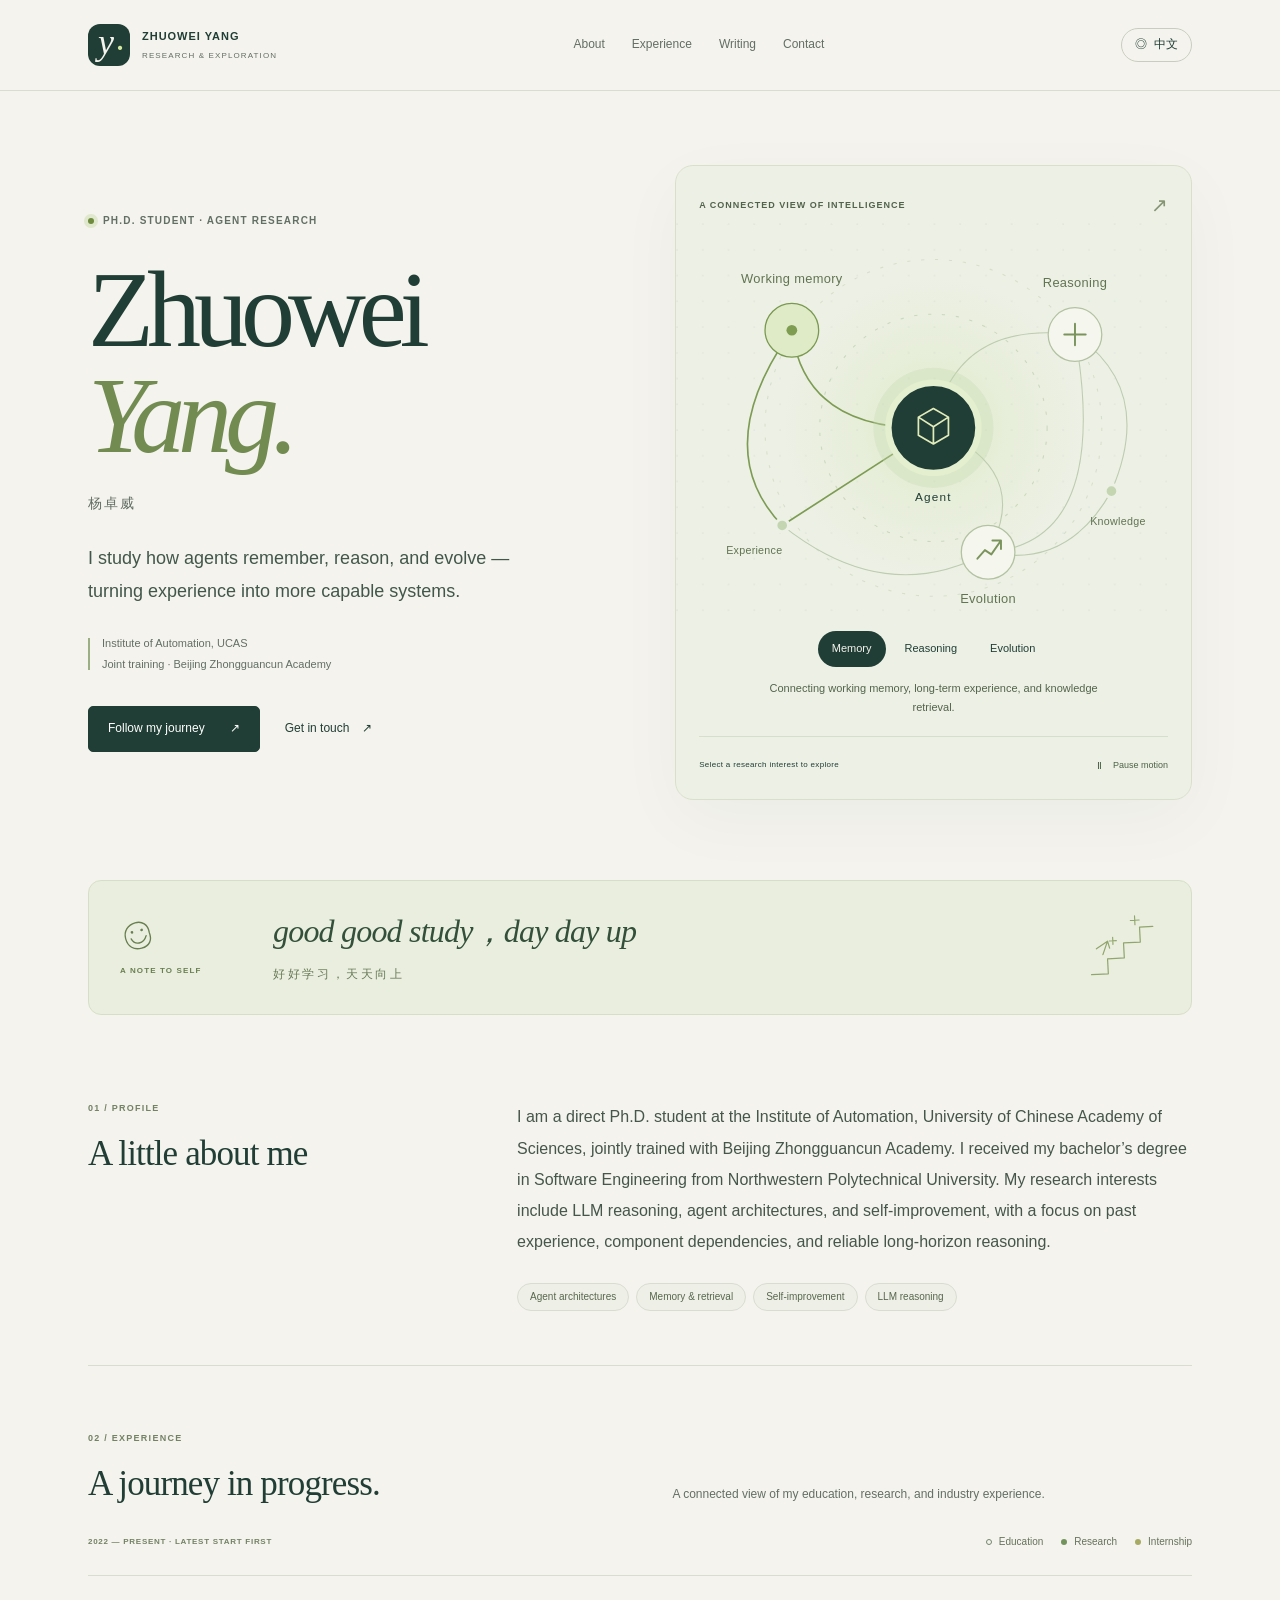
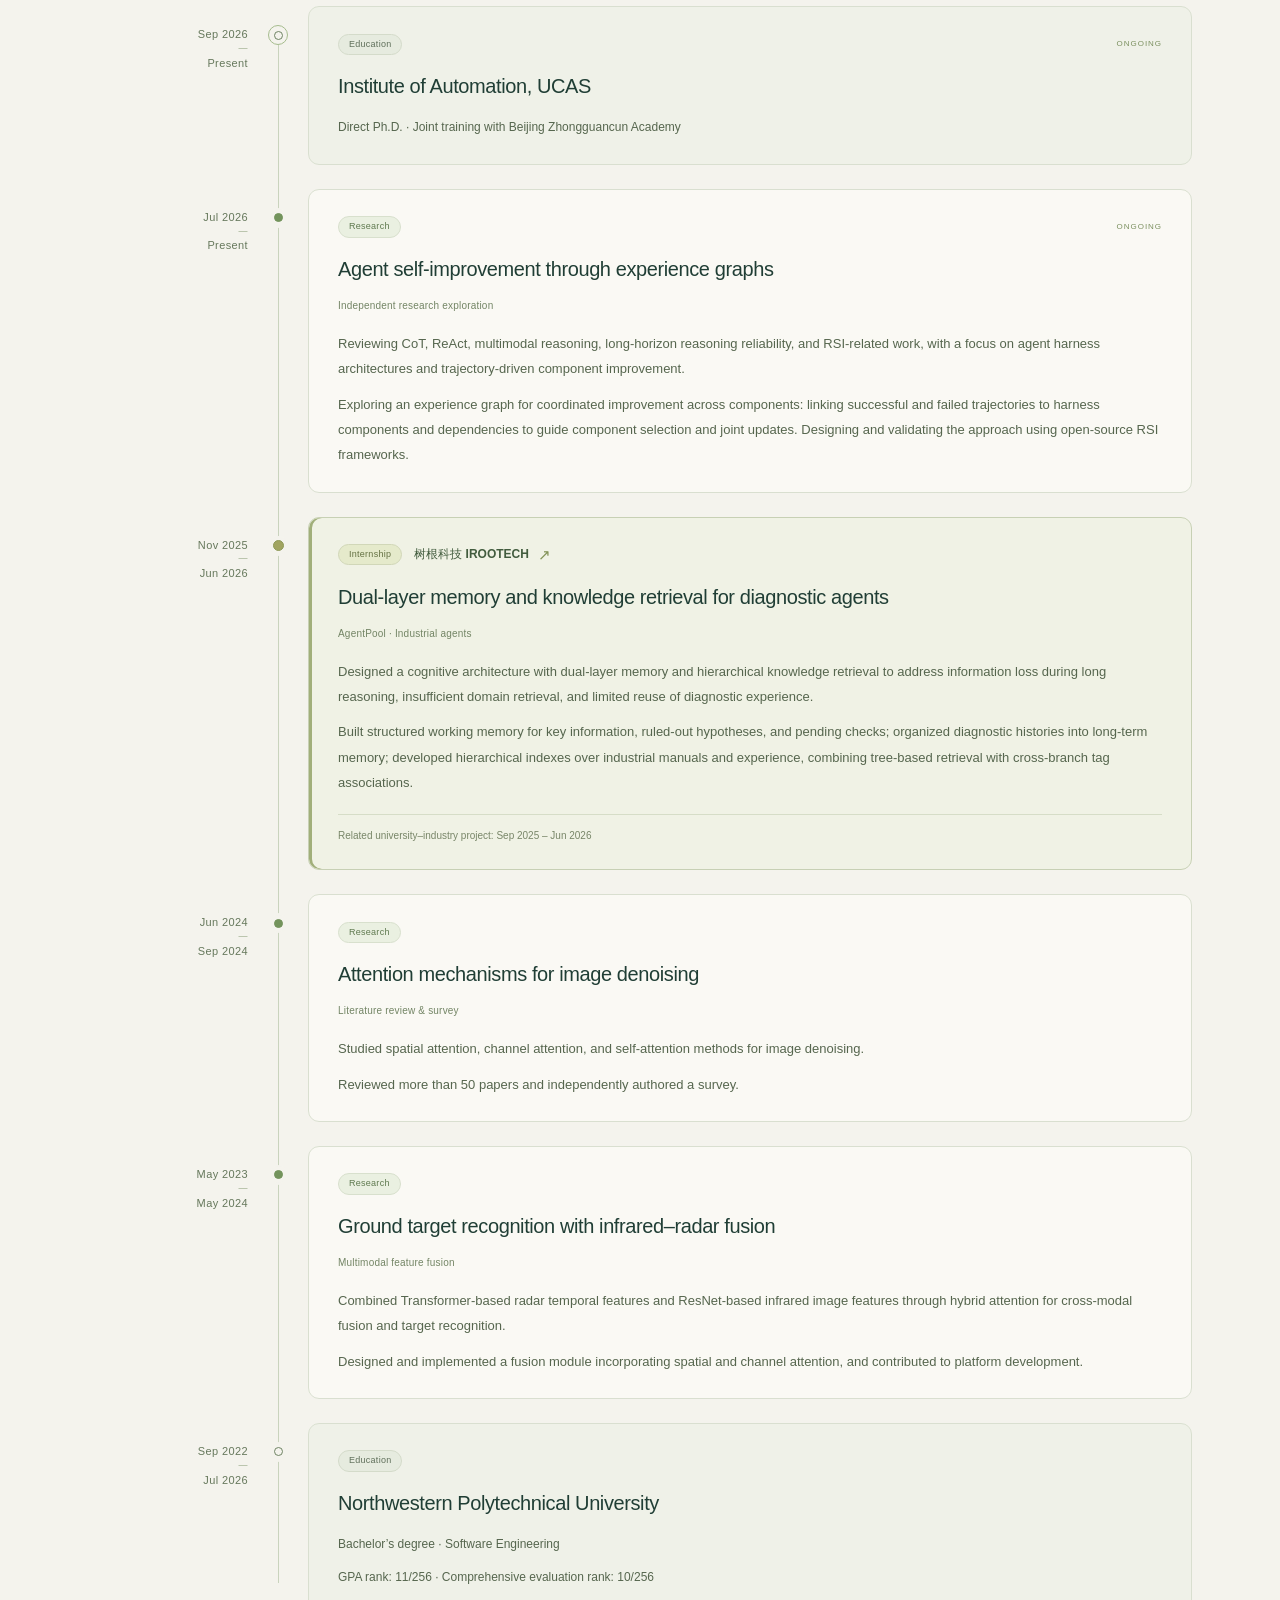
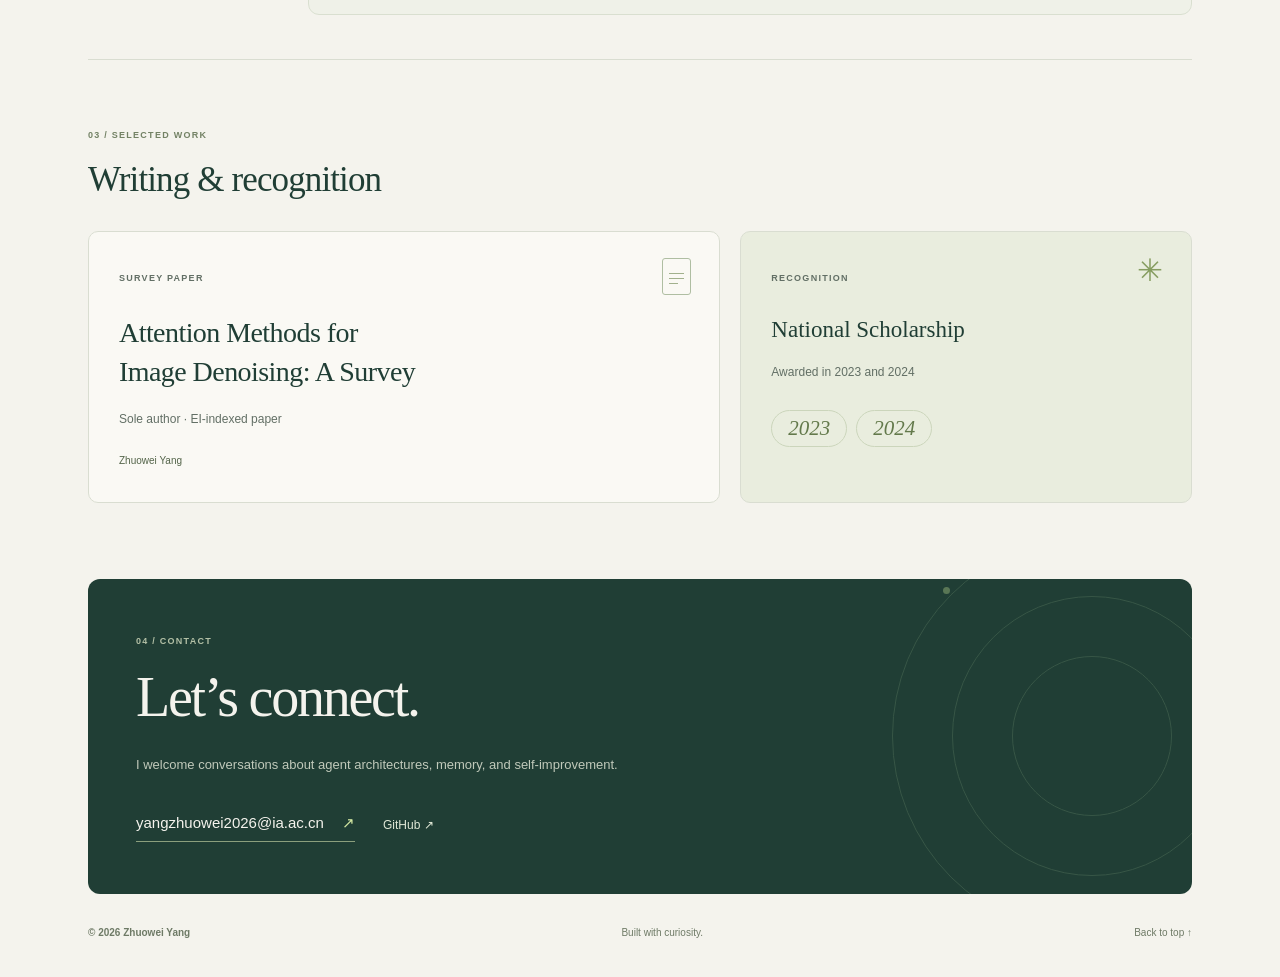
==== commit a36c722a: "Add personal motto and unified experience timeline with IROOTECH internship" ====
--- a/index.html
+++ b/index.html
@@ -1,8 +1,8 @@
 <!doctype html>
-<html lang="en"><head><meta charset="utf-8"><meta name="viewport" content="width=device-width,initial-scale=1"><meta name="theme-color" content="#f4f3ed"><meta name="description" content="I study how agents remember, reason, and evolve — turning experience into more capable systems."><meta property="og:type" content="website"><meta property="og:title" content="Zhuowei Yang · Agent Research"><meta property="og:description" content="I study how agents remember, reason, and evolve — turning experience into more capable systems."><meta property="og:url" content="https://wolf-yang.github.io/"><title>Zhuowei Yang · Agent Research</title><link rel="icon" type="image/svg+xml" href="favicon.svg"><link rel="stylesheet" href="style.css?v=2"><link rel="alternate" hreflang="en" href="https://wolf-yang.github.io/"><link rel="alternate" hreflang="zh-CN" href="https://wolf-yang.github.io/zh.html"><link rel="alternate" hreflang="x-default" href="https://wolf-yang.github.io/"><link rel="canonical" href="https://wolf-yang.github.io/"><script src="main.js?v=2" defer></script></head>
+<html lang="en"><head><meta charset="utf-8"><meta name="viewport" content="width=device-width,initial-scale=1"><meta name="theme-color" content="#f4f3ed"><meta name="description" content="I study how agents remember, reason, and evolve — turning experience into more capable systems."><meta property="og:type" content="website"><meta property="og:title" content="Zhuowei Yang · Agent Research"><meta property="og:description" content="I study how agents remember, reason, and evolve — turning experience into more capable systems."><meta property="og:url" content="https://wolf-yang.github.io/"><title>Zhuowei Yang · Agent Research</title><link rel="icon" type="image/svg+xml" href="favicon.svg"><link rel="stylesheet" href="style.css?v=3"><link rel="alternate" hreflang="en" href="https://wolf-yang.github.io/"><link rel="alternate" hreflang="zh-CN" href="https://wolf-yang.github.io/zh.html"><link rel="alternate" hreflang="x-default" href="https://wolf-yang.github.io/"><link rel="canonical" href="https://wolf-yang.github.io/"><script src="main.js?v=2" defer></script></head>
 <body><a class="skip-link" href="#main">Skip to content</a><div class="reading-progress" aria-hidden="true"></div>
-<header class="site-header"><div class="container header-inner"><a class="brand" href="#home" aria-label="Zhuowei Yang"><span class="monogram" aria-hidden="true">y<span>·</span></span><span>ZHUOWEI YANG<span class="brand-sub">RESEARCH & EXPLORATION</span></span></a><nav aria-label="Main navigation"><a href="#about">About</a><a href="#research">Research</a><a href="#publications">Writing</a><a href="#contact">Contact</a></nav><a class="language-switch" href="zh.html" lang="zh-CN" aria-label="Switch to Chinese"><span aria-hidden="true">◎</span> 中文</a></div></header>
-<main id="main"><div class="container"><section class="hero" id="home" aria-labelledby="hero-title"><div class="hero-copy"><div class="eyebrow"><span class="status-dot" aria-hidden="true"></span>Ph.D. student · Agent research</div><h1 id="hero-title">Zhuowei<br><em>Yang.</em></h1><p class="other-name">杨卓威</p><p class="hero-lead">I study how agents remember, reason, and evolve — turning experience into more capable systems.</p><div class="affiliation"><span class="tiny-line" aria-hidden="true"></span><div><p>Institute of Automation, UCAS</p><p>Joint training · Beijing Zhongguancun Academy</p></div></div><div class="hero-actions"><a class="button primary" href="#research">Explore my research <span aria-hidden="true">↗</span></a><a class="text-link" href="#contact">Get in touch <span aria-hidden="true">↗</span></a></div></div><figure class="research-map" data-focus="memory" aria-labelledby="map-title">
+<header class="site-header"><div class="container header-inner"><a class="brand" href="#home" aria-label="Zhuowei Yang"><span class="monogram" aria-hidden="true">y<span>·</span></span><span>ZHUOWEI YANG<span class="brand-sub">RESEARCH & EXPLORATION</span></span></a><nav aria-label="Main navigation"><a href="#about">About</a><a href="#research">Experience</a><a href="#publications">Writing</a><a href="#contact">Contact</a></nav><a class="language-switch" href="zh.html" lang="zh-CN" aria-label="Switch to Chinese"><span aria-hidden="true">◎</span> 中文</a></div></header>
+<main id="main"><div class="container"><section class="hero" id="home" aria-labelledby="hero-title"><div class="hero-copy"><div class="eyebrow"><span class="status-dot" aria-hidden="true"></span>Ph.D. student · Agent research</div><h1 id="hero-title">Zhuowei<br><em>Yang.</em></h1><p class="other-name">杨卓威</p><p class="hero-lead">I study how agents remember, reason, and evolve — turning experience into more capable systems.</p><div class="affiliation"><span class="tiny-line" aria-hidden="true"></span><div><p>Institute of Automation, UCAS</p><p>Joint training · Beijing Zhongguancun Academy</p></div></div><div class="hero-actions"><a class="button primary" href="#research">Follow my journey <span aria-hidden="true">↗</span></a><a class="text-link" href="#contact">Get in touch <span aria-hidden="true">↗</span></a></div></div><figure class="research-map" data-focus="memory" aria-labelledby="map-title">
     <div class="map-top"><span class="micro" id="map-title">A connected view of intelligence</span><span class="map-symbol" aria-hidden="true">↗</span></div>
     <div class="graph-stage"><div class="graph-glow" aria-hidden="true"></div>
     <svg class="agent-graph" viewBox="0 0 480 380" role="img" aria-label="Conceptual graph connecting memory, reasoning, evolution, knowledge, and experience around an agent. Research interests, not experimental results.">
@@ -18,10 +18,9 @@
     <g class="hub"><circle class="hub-halo" cx="240" cy="191" r="56"/><circle class="hub-core" cx="240" cy="191" r="42"/><path class="hub-glyph" d="M226 181l14-8 14 8v17l-14 8-14-8zm0 0 14 9 14-9m-14 9v16"/><text x="240" y="259" text-anchor="middle">Agent</text></g>
     </svg></div>
     <figcaption><div class="lens-controls js-only" role="group" aria-label="Select a research interest to explore"><button type="button" class="lens" data-lens="memory" data-description="Connecting working memory, long-term experience, and knowledge retrieval." aria-pressed="true">Memory</button><button type="button" class="lens" data-lens="reasoning" data-description="Exploring agent architectures and reliable long-horizon reasoning." aria-pressed="false">Reasoning</button><button type="button" class="lens" data-lens="evolution" data-description="Linking trajectories and component dependencies to guide self-improvement." aria-pressed="false">Evolution</button></div><p id="lens-description" aria-live="polite">Connecting working memory, long-term experience, and knowledge retrieval.</p><div class="map-bottom"><span class="micro">Select a research interest to explore</span><button class="motion-button js-only" type="button" data-pause-label="Pause motion" data-resume-label="Resume motion" aria-label="Pause motion" aria-pressed="false"><span class="motion-icon" aria-hidden="true">Ⅱ</span><span class="motion-label">Pause motion</span></button></div></figcaption></figure></section>
-<div class="section-divider"><span class="micro">DRIVEN BY CURIOSITY</span><span aria-hidden="true">↓</span><span class="micro">MEMORY / REASONING / EVOLUTION</span></div>
+<aside class="motto-section reveal" aria-labelledby="motto-title"><div class="motto-label"><svg class="motto-smile" width="36" height="36" viewBox="0 0 40 40" fill="none" aria-hidden="true"><path d="M33 18C33 9 27 4 19 5S5 12 6 21s7 14 16 13 13-7 11-16Z" stroke="currentColor" stroke-width="1.5" stroke-linecap="round"/><path d="M12 22c3 8 13 8 17-1" stroke="currentColor" stroke-width="1.5" stroke-linecap="round"/><circle cx="14" cy="15" r="1.5" fill="currentColor"/><circle cx="25" cy="14" r="1.5" fill="currentColor"/></svg><span class="micro" id="motto-title">A NOTE TO SELF</span></div><blockquote class="personal-motto"><p><span class="motto-english" lang="en">good good study，day day up</span> <span class="motto-chinese" lang="zh-CN">好好学习，天天向上</span></p></blockquote><svg class="motto-stairs" viewBox="0 0 86 78" fill="none" aria-hidden="true"><path d="M7 68h19V51h19V34h19V17h15" stroke="currentColor" stroke-width="1.4" stroke-linecap="round" stroke-linejoin="round"/><path class="motto-spark" d="M59 4v10m-5-5h10M33 27v8m-4-4h8" stroke="currentColor" stroke-width="1.3" stroke-linecap="round"/><path d="m14 39 13-8 2 8m-2-8-6 15" stroke="currentColor" stroke-width="1.4" stroke-linecap="round" stroke-linejoin="round"/></svg></aside>
 <section class="section about-section" id="about" aria-labelledby="about-title"><div class="section-heading reveal"><span class="section-index">01 / PROFILE</span><h2 id="about-title">A little about me</h2></div><div class="about-content reveal"><p class="about-text">I am a direct Ph.D. student at the Institute of Automation, University of Chinese Academy of Sciences, jointly trained with Beijing Zhongguancun Academy. I received my bachelor’s degree in Software Engineering from Northwestern Polytechnical University. My research interests include LLM reasoning, agent architectures, and self-improvement, with a focus on past experience, component dependencies, and reliable long-horizon reasoning.</p><div class="tags"><span class="tag">Agent architectures</span><span class="tag">Memory & retrieval</span><span class="tag">Self-improvement</span><span class="tag">LLM reasoning</span></div></div></section>
-<section class="education-section" aria-labelledby="education-title"><div class="subsection-title"><h2 id="education-title">Where I study</h2><span class="micro">2022 — PRESENT</span></div><div class="education-grid"><article class="education-card reveal"><span class="school-mark" aria-hidden="true">IA</span><div><p class="micro">Sep 2026 — Present</p><h3>Institute of Automation, UCAS</h3><p class="muted">Direct Ph.D. · Joint training with Beijing Zhongguancun Academy</p></div></article><article class="education-card reveal"><span class="school-mark" aria-hidden="true">NPU</span><div><p class="micro">Sep 2022 — Jul 2026</p><h3>Northwestern Polytechnical University</h3><p class="muted">Bachelor’s degree · Software Engineering</p><p class="muted">GPA rank: 11/256 · Comprehensive evaluation rank: 10/256</p></div></article></div></section>
-<section class="research-section" id="research" aria-labelledby="research-title"><div class="research-header reveal"><div><span class="section-index">02 / RESEARCH</span><h2 id="research-title">Ideas into practice</h2></div><p class="muted">From multimodal perception to agent memory and self-improvement. Selected research experiences and ongoing exploration.</p></div><div class="projects"><article class="project reveal" id="project-1"><div class="project-meta"><span class="project-number">01</span><span class="micro">Jul 2026 — Present</span><span class="ongoing"><i></i>Ongoing exploration</span></div><div class="project-body"><span class="micro">Independent research exploration</span><h3>Agent self-improvement through experience graphs</h3><p>Reviewing CoT, ReAct, multimodal reasoning, long-horizon reasoning reliability, and RSI-related work, with a focus on agent harness architectures and trajectory-driven component improvement.</p><p>Exploring an experience graph for coordinated improvement across components: linking successful and failed trajectories to harness components and dependencies to guide component selection and joint updates. Designing and validating the approach using open-source RSI frameworks.</p></div><span class="project-cross" aria-hidden="true">↗</span></article><article class="project reveal" id="project-2"><div class="project-meta"><span class="project-number">02</span><span class="micro">Sep 2025 — Jun 2026</span></div><div class="project-body"><span class="micro">University–industry collaboration · AgentPool</span><h3>Dual-layer memory and knowledge retrieval for diagnostic agents</h3><p>Designed a cognitive architecture with dual-layer memory and hierarchical knowledge retrieval to address information loss during long reasoning, insufficient domain retrieval, and limited reuse of diagnostic experience.</p><p>Built structured working memory for key information, ruled-out hypotheses, and pending checks; organized diagnostic histories into long-term memory; developed hierarchical indexes over industrial manuals and experience, combining tree-based retrieval with cross-branch tag associations.</p></div><span class="project-cross" aria-hidden="true">+</span></article><article class="project reveal" id="project-3"><div class="project-meta"><span class="project-number">03</span><span class="micro">Jun 2024 — Sep 2024</span></div><div class="project-body"><span class="micro">Literature review & survey</span><h3>Attention mechanisms for image denoising</h3><p>Studied spatial attention, channel attention, and self-attention methods for image denoising.</p><p>Reviewed more than 50 papers and independently authored a survey.</p></div><span class="project-cross" aria-hidden="true">+</span></article><article class="project reveal" id="project-4"><div class="project-meta"><span class="project-number">04</span><span class="micro">May 2023 — May 2024</span></div><div class="project-body"><span class="micro">Multimodal feature fusion</span><h3>Ground target recognition with infrared–radar fusion</h3><p>Combined Transformer-based radar temporal features and ResNet-based infrared image features through hybrid attention for cross-modal fusion and target recognition.</p><p>Designed and implemented a fusion module incorporating spatial and channel attention, and contributed to platform development.</p></div><span class="project-cross" aria-hidden="true">+</span></article></div></section>
+<section class="research-section journey-section" id="research" aria-labelledby="research-title"><div class="research-header reveal"><div><span class="section-index">02 / EXPERIENCE</span><h2 id="research-title">A journey in progress.</h2></div><p class="muted">A connected view of my education, research, and industry experience.</p></div><div class="journey-toolbar"><span class="micro">2022 — PRESENT · LATEST START FIRST</span><div class="journey-legend"><span class="journey-legend-item" data-kind="education"><i aria-hidden="true"></i>Education</span><span class="journey-legend-item" data-kind="research"><i aria-hidden="true"></i>Research</span><span class="journey-legend-item" data-kind="internship"><i aria-hidden="true"></i>Internship</span></div></div><ol class="journey-list" aria-label="Education, research, and internship timeline"><li class="journey-item" data-kind="education" data-start="2026-09" data-end="present"><div class="journey-dates"><time datetime="2026-09">Sep 2026</time><span class="journey-date-dash" aria-hidden="true">—</span><span>Present</span></div><span class="journey-node" aria-hidden="true"><span></span></span><article class="journey-card reveal" id="education-1"><div class="journey-card-top"><span class="journey-kind">Education</span><span class="journey-current">ONGOING</span></div><h3>Institute of Automation, UCAS</h3><div class="journey-description"><p>Direct Ph.D. · Joint training with Beijing Zhongguancun Academy</p></div></article></li><li class="journey-item" data-kind="research" data-start="2026-07" data-end="present"><div class="journey-dates"><time datetime="2026-07">Jul 2026</time><span class="journey-date-dash" aria-hidden="true">—</span><span>Present</span></div><span class="journey-node" aria-hidden="true"><span></span></span><article class="journey-card reveal" id="project-1"><div class="journey-card-top"><span class="journey-kind">Research</span><span class="journey-current">ONGOING</span></div><h3>Agent self-improvement through experience graphs</h3><p class="journey-subtitle">Independent research exploration</p><div class="journey-description"><p>Reviewing CoT, ReAct, multimodal reasoning, long-horizon reasoning reliability, and RSI-related work, with a focus on agent harness architectures and trajectory-driven component improvement.</p><p>Exploring an experience graph for coordinated improvement across components: linking successful and failed trajectories to harness components and dependencies to guide component selection and joint updates. Designing and validating the approach using open-source RSI frameworks.</p></div></article></li><li class="journey-item" data-kind="internship" data-start="2025-11" data-end="2026-06"><div class="journey-dates"><time datetime="2025-11">Nov 2025</time><span class="journey-date-dash" aria-hidden="true">—</span><time datetime="2026-06">Jun 2026</time></div><span class="journey-node" aria-hidden="true"><span></span></span><article class="journey-card reveal" id="project-2"><div class="journey-card-top"><span class="journey-kind">Internship</span><a class="employer-link" href="https://www.irootech.com/">树根科技 IROOTECH <span aria-hidden="true">↗</span></a></div><h3>Dual-layer memory and knowledge retrieval for diagnostic agents</h3><p class="journey-subtitle">AgentPool · Industrial agents</p><div class="journey-description"><p>Designed a cognitive architecture with dual-layer memory and hierarchical knowledge retrieval to address information loss during long reasoning, insufficient domain retrieval, and limited reuse of diagnostic experience.</p><p>Built structured working memory for key information, ruled-out hypotheses, and pending checks; organized diagnostic histories into long-term memory; developed hierarchical indexes over industrial manuals and experience, combining tree-based retrieval with cross-branch tag associations.</p></div><p class="journey-context">Related university–industry project: Sep 2025 – Jun 2026</p></article></li><li class="journey-item" data-kind="research" data-start="2024-06" data-end="2024-09"><div class="journey-dates"><time datetime="2024-06">Jun 2024</time><span class="journey-date-dash" aria-hidden="true">—</span><time datetime="2024-09">Sep 2024</time></div><span class="journey-node" aria-hidden="true"><span></span></span><article class="journey-card reveal" id="project-3"><div class="journey-card-top"><span class="journey-kind">Research</span></div><h3>Attention mechanisms for image denoising</h3><p class="journey-subtitle">Literature review & survey</p><div class="journey-description"><p>Studied spatial attention, channel attention, and self-attention methods for image denoising.</p><p>Reviewed more than 50 papers and independently authored a survey.</p></div></article></li><li class="journey-item" data-kind="research" data-start="2023-05" data-end="2024-05"><div class="journey-dates"><time datetime="2023-05">May 2023</time><span class="journey-date-dash" aria-hidden="true">—</span><time datetime="2024-05">May 2024</time></div><span class="journey-node" aria-hidden="true"><span></span></span><article class="journey-card reveal" id="project-4"><div class="journey-card-top"><span class="journey-kind">Research</span></div><h3>Ground target recognition with infrared–radar fusion</h3><p class="journey-subtitle">Multimodal feature fusion</p><div class="journey-description"><p>Combined Transformer-based radar temporal features and ResNet-based infrared image features through hybrid attention for cross-modal fusion and target recognition.</p><p>Designed and implemented a fusion module incorporating spatial and channel attention, and contributed to platform development.</p></div></article></li><li class="journey-item" data-kind="education" data-start="2022-09" data-end="2026-07"><div class="journey-dates"><time datetime="2022-09">Sep 2022</time><span class="journey-date-dash" aria-hidden="true">—</span><time datetime="2026-07">Jul 2026</time></div><span class="journey-node" aria-hidden="true"><span></span></span><article class="journey-card reveal" id="education-2"><div class="journey-card-top"><span class="journey-kind">Education</span></div><h3>Northwestern Polytechnical University</h3><div class="journey-description"><p>Bachelor’s degree · Software Engineering</p><p>GPA rank: 11/256 · Comprehensive evaluation rank: 10/256</p></div></article></li></ol></section>
 <section class="writing-section" id="publications" aria-labelledby="writing-title"><div class="section-heading reveal"><span class="section-index">03 / SELECTED WORK</span><h2 id="writing-title">Writing & recognition</h2></div><div class="writing-grid"><article class="publication-card reveal"><div class="paper-icon" aria-hidden="true"><span></span><span></span><span></span></div><span class="micro">Survey paper</span><h3>Attention Methods for<br>Image Denoising: A Survey</h3><p>Sole author · EI-indexed paper</p><span class="paper-author">Zhuowei Yang</span></article><article class="award-card reveal"><div class="award-symbol" aria-hidden="true">✳</div><span class="micro">RECOGNITION</span><h3>National Scholarship</h3><p>Awarded in 2023 and 2024</p><div class="award-years"><span>2023</span><span>2024</span></div></article></div></section>
 <section class="contact-section reveal" id="contact" aria-labelledby="contact-title"><div class="contact-decoration" aria-hidden="true"><span></span><span></span><span></span></div><div class="contact-content"><span class="section-index">04 / CONTACT</span><h2 id="contact-title">Let’s connect.</h2><p>I welcome conversations about agent architectures, memory, and self-improvement.</p><div class="contact-links"><a class="email-link" href="mailto:yangzhuowei2026@ia.ac.cn">yangzhuowei2026@ia.ac.cn <span aria-hidden="true">↗</span></a><a class="github-link" href="https://github.com/wolf-yang">GitHub <span aria-hidden="true">↗</span></a></div></div></section>
 <footer><a class="footer-name" href="#home">© 2026 Zhuowei Yang</a><span>Built with curiosity.</span><a href="#home">Back to top ↑</a></footer></div></main></body></html>
--- a/style.css
+++ b/style.css
@@ -17,3 +17,12 @@
 @media(prefers-reduced-motion:reduce){html{scroll-behavior:auto}*,*:before,*:after{animation:none!important;transition:none!important}.will-reveal{opacity:1;transform:none}.motion-button{display:none!important}}
 /* A saved pause must never freeze an entrance at its invisible first frame. */
 .motion-paused .hero-copy,.motion-paused .research-map{animation:none!important}.motion-paused .will-reveal{opacity:1;transform:none;transition:none}
+/* A small, intentionally playful note between the hero and the profile. */
+.motto-section{position:relative;display:grid;grid-template-columns:125px 1fr 76px;align-items:center;gap:28px;margin:0 0 8px;padding:29px 31px;background:#eaeedf;border:1px solid #d5dec6;border-radius:13px;isolation:isolate}.motto-label{display:flex;flex-direction:column;align-items:flex-start;gap:11px;color:#697f50}.motto-label .micro{font-size:8px;letter-spacing:.14em}.motto-smile{transform:rotate(-9deg)}.personal-motto{margin:0;padding:0}.personal-motto p{margin:0}.motto-english{display:block;font:italic 32px/1.35 var(--serif);letter-spacing:-.025em;color:#33503b;text-wrap:balance}.motto-chinese{display:block;margin-top:11px;font-size:12px;letter-spacing:.22em;color:#697b58}.motto-stairs{width:76px;height:auto;color:#91a66e;transform:rotate(-3deg)}.motto-spark{animation:motto-twinkle 5s ease-in-out infinite;transform-box:fill-box;transform-origin:center}@keyframes motto-twinkle{0%,100%{opacity:.5;transform:scale(.9)}50%{opacity:1;transform:scale(1.08)}}
+/* One continuous spine joins study, research, and industry experience. */
+.journey-section{padding-bottom:18px}.journey-section .research-header{margin-bottom:28px}.journey-toolbar{display:flex;align-items:center;justify-content:space-between;gap:20px;padding:0 0 24px;border-bottom:1px solid var(--line);margin-bottom:30px}.journey-toolbar>.micro{font-size:8px;letter-spacing:.09em;color:#738265}.journey-legend{display:flex;align-items:center;gap:18px;flex-wrap:wrap}.journey-legend-item{display:flex;align-items:center;gap:7px;font-size:10px;color:#64735b;white-space:nowrap}.journey-legend-item i{display:block;width:6px;height:6px;border-radius:50%;background:#73935c}.journey-legend-item[data-kind="education"] i{background:transparent;border:1px solid #73866c}.journey-legend-item[data-kind="internship"] i{background:#a6aa63}.journey-list{position:relative;list-style:none;padding:0;margin:0 0 26px;isolation:isolate}.journey-list:before{content:"";position:absolute;top:29px;bottom:32px;left:190px;width:1px;background:#c9d3bd;z-index:-1}.journey-item{display:grid;grid-template-columns:160px 20px minmax(0,1fr);column-gap:20px;align-items:start;position:relative;padding-bottom:24px}.journey-item:last-child{padding-bottom:0}.journey-dates{padding-top:19px;display:flex;justify-content:flex-start;flex-direction:column;align-items:flex-end;line-height:1.7;font-size:11px;color:#66785c;font-variant-numeric:tabular-nums;letter-spacing:.035em}.journey-date-dash{font-size:9px;line-height:1.1;color:#9aaa8a}.journey-node{position:relative;width:20px;height:20px;display:flex;justify-content:center;align-items:center;margin-top:19px;background:var(--paper);border-radius:50%;z-index:1}.journey-node>span{display:block;width:9px;height:9px;border-radius:50%;background:#73935c;border:1px solid #73935c;box-shadow:0 0 0 4px var(--paper)}.journey-item[data-kind="education"] .journey-node>span{background:var(--paper);border-color:#6f8464}.journey-item[data-kind="internship"] .journey-node>span{width:11px;height:11px;background:#a1a460;border-color:#8e9957}.journey-item:first-child .journey-node:after{content:"";position:absolute;inset:0;border:1px solid #a5bb8d;border-radius:50%;animation:journey-pulse 4s ease-out infinite}.journey-card{min-width:0;background:#faf9f4;border:1px solid #d9dfd0;padding:26px 29px 24px;border-radius:11px;transition:background .25s,border-color .25s,box-shadow .25s}.journey-item[data-kind="education"] .journey-card{background:#eff1e8}.journey-item[data-kind="internship"] .journey-card{background:#f0f2e5;border-color:#c7d0b4;box-shadow:inset 3px 0 #a1af7a}.journey-card-top{display:flex;align-items:center;gap:12px;flex-wrap:wrap;min-height:22px;margin-bottom:16px}.journey-kind{display:inline-flex;align-items:center;border:1px solid #d8e0cd;padding:3px 10px;border-radius:30px;color:#607a50;background:#eaf0e1;font-size:9px;line-height:1.5;letter-spacing:.03em}.journey-item[data-kind="education"] .journey-kind{border-color:#d4dbca;background:#e6ebdf;color:#60705b}.journey-item[data-kind="internship"] .journey-kind{border-color:#d1d7b8;background:#e5eacb;color:#647142}.employer-link{display:inline-flex;align-items:center;gap:9px;color:#425c3e;font-size:12px;font-weight:550;text-decoration:none;text-underline-offset:4px}.employer-link:hover{text-decoration:underline}.employer-link span{font-size:15px;line-height:1;color:#829257}.journey-current{margin-left:auto;color:#7b905f;font-size:8px;letter-spacing:.12em}.journey-card h3{font-size:20px;font-weight:500;line-height:1.55;letter-spacing:-.02em;margin:0 0 14px;max-width:640px}.journey-subtitle{color:#738565;font-size:10px;letter-spacing:.02em;margin:-2px 0 16px}.journey-description p{font-size:13px;line-height:1.95;color:#56664e;margin:0 0 10px}.journey-description p:last-child{margin-bottom:0}.journey-item[data-kind="education"] .journey-description p{font-size:12px}.journey-context{border-top:1px solid #d6ddc7;margin:19px 0 0;padding-top:12px;font-size:10px;color:#788668;line-height:1.8}.journey-section+.writing-section{margin-top:0}html[lang="zh-CN"] .journey-card h3{font-size:20px;letter-spacing:.015em}html[lang="zh-CN"] .journey-description p{line-height:2.05}html[lang="zh-CN"] .journey-item[data-kind="education"] .journey-description p{line-height:1.9}html[lang="zh-CN"] .journey-toolbar>.micro{letter-spacing:.06em}@keyframes journey-pulse{0%{opacity:.8;transform:scale(.75)}80%,100%{opacity:0;transform:scale(1.6)}}
+@media(hover:hover){.journey-card:hover{border-color:#b4c2a0;background:#f5f7ed;box-shadow:0 7px 25px #203e3506}.journey-item[data-kind="internship"] .journey-card:hover{border-color:#a8b789;box-shadow:inset 3px 0 #a1af7a,0 7px 25px #203e3506}}
+@media(max-width:1000px){.motto-section{grid-template-columns:105px 1fr 60px;gap:20px;padding:27px}.motto-english{font-size:29px}.motto-stairs{width:60px}.journey-list:before{left:148px}.journey-item{grid-template-columns:120px 20px minmax(0,1fr);column-gap:18px}.journey-card{padding:23px}.journey-card h3,html[lang="zh-CN"] .journey-card h3{font-size:19px}}
+@media(max-width:760px){.motto-section{grid-template-columns:1fr;gap:20px;padding:23px 24px;margin-bottom:0}.motto-label{flex-direction:row;align-items:center;gap:11px}.motto-smile{width:28px;height:28px}.motto-label .micro{font-size:8px;max-width:180px}.motto-stairs{position:absolute;right:22px;top:16px;width:48px;opacity:.7}.motto-english{font-size:29px;max-width:500px}.motto-chinese{font-size:11px;letter-spacing:.18em;margin-top:10px}.journey-toolbar{align-items:flex-start;flex-direction:column;gap:16px;padding-bottom:20px;margin-bottom:25px}.journey-legend{gap:18px}.journey-toolbar>.micro{font-size:8px}.journey-list:before{left:9px;top:9px;bottom:32px}.journey-item{grid-template-columns:20px minmax(0,1fr);column-gap:15px;row-gap:11px;padding-bottom:27px}.journey-dates{grid-column:2;grid-row:1;flex-direction:row;align-items:center;justify-content:flex-start;gap:8px;padding-top:0;font-size:10px;min-height:20px;letter-spacing:.025em}.journey-date-dash{font-size:10px;line-height:1.5}.journey-node{grid-column:1;grid-row:1;margin-top:0}.journey-node>span{width:8px;height:8px}.journey-card{grid-column:2;grid-row:2;padding:21px 20px;border-radius:9px}.journey-card-top{gap:9px;margin-bottom:13px}.journey-card h3,html[lang="zh-CN"] .journey-card h3{font-size:18px;line-height:1.65;margin-bottom:12px}.journey-description p{font-size:12px}.journey-item[data-kind="education"] .journey-description p{font-size:11px}.journey-subtitle{font-size:9px;margin-bottom:13px}.journey-current{font-size:7px}.employer-link{font-size:11px;gap:6px}.journey-context{font-size:9px;margin-top:16px;padding-top:10px}.journey-item:last-child{padding-bottom:0}.journey-section{padding-bottom:8px}.journey-list{margin-bottom:25px}}
+@media(max-width:420px){.motto-section{padding:21px 22px}.motto-english{font-size:26px;line-height:1.45}.motto-chinese{font-size:10px;letter-spacing:.14em}.journey-item{column-gap:10px}.journey-card{padding:19px 17px}.journey-card h3,html[lang="zh-CN"] .journey-card h3{font-size:17px}.journey-card-top{gap:8px}.journey-kind{padding:3px 8px;font-size:8px}.employer-link{font-size:10px}.journey-description p{font-size:12px;line-height:1.95}.journey-legend{gap:16px}.journey-legend-item{font-size:9px}.journey-section .research-header h2{font-size:28px}}
+@media(prefers-reduced-motion:reduce){.motto-spark,.journey-item:first-child .journey-node:after{animation:none!important}.journey-item:first-child .journey-node:after{opacity:.5;transform:none}.journey-card{transition:none}}
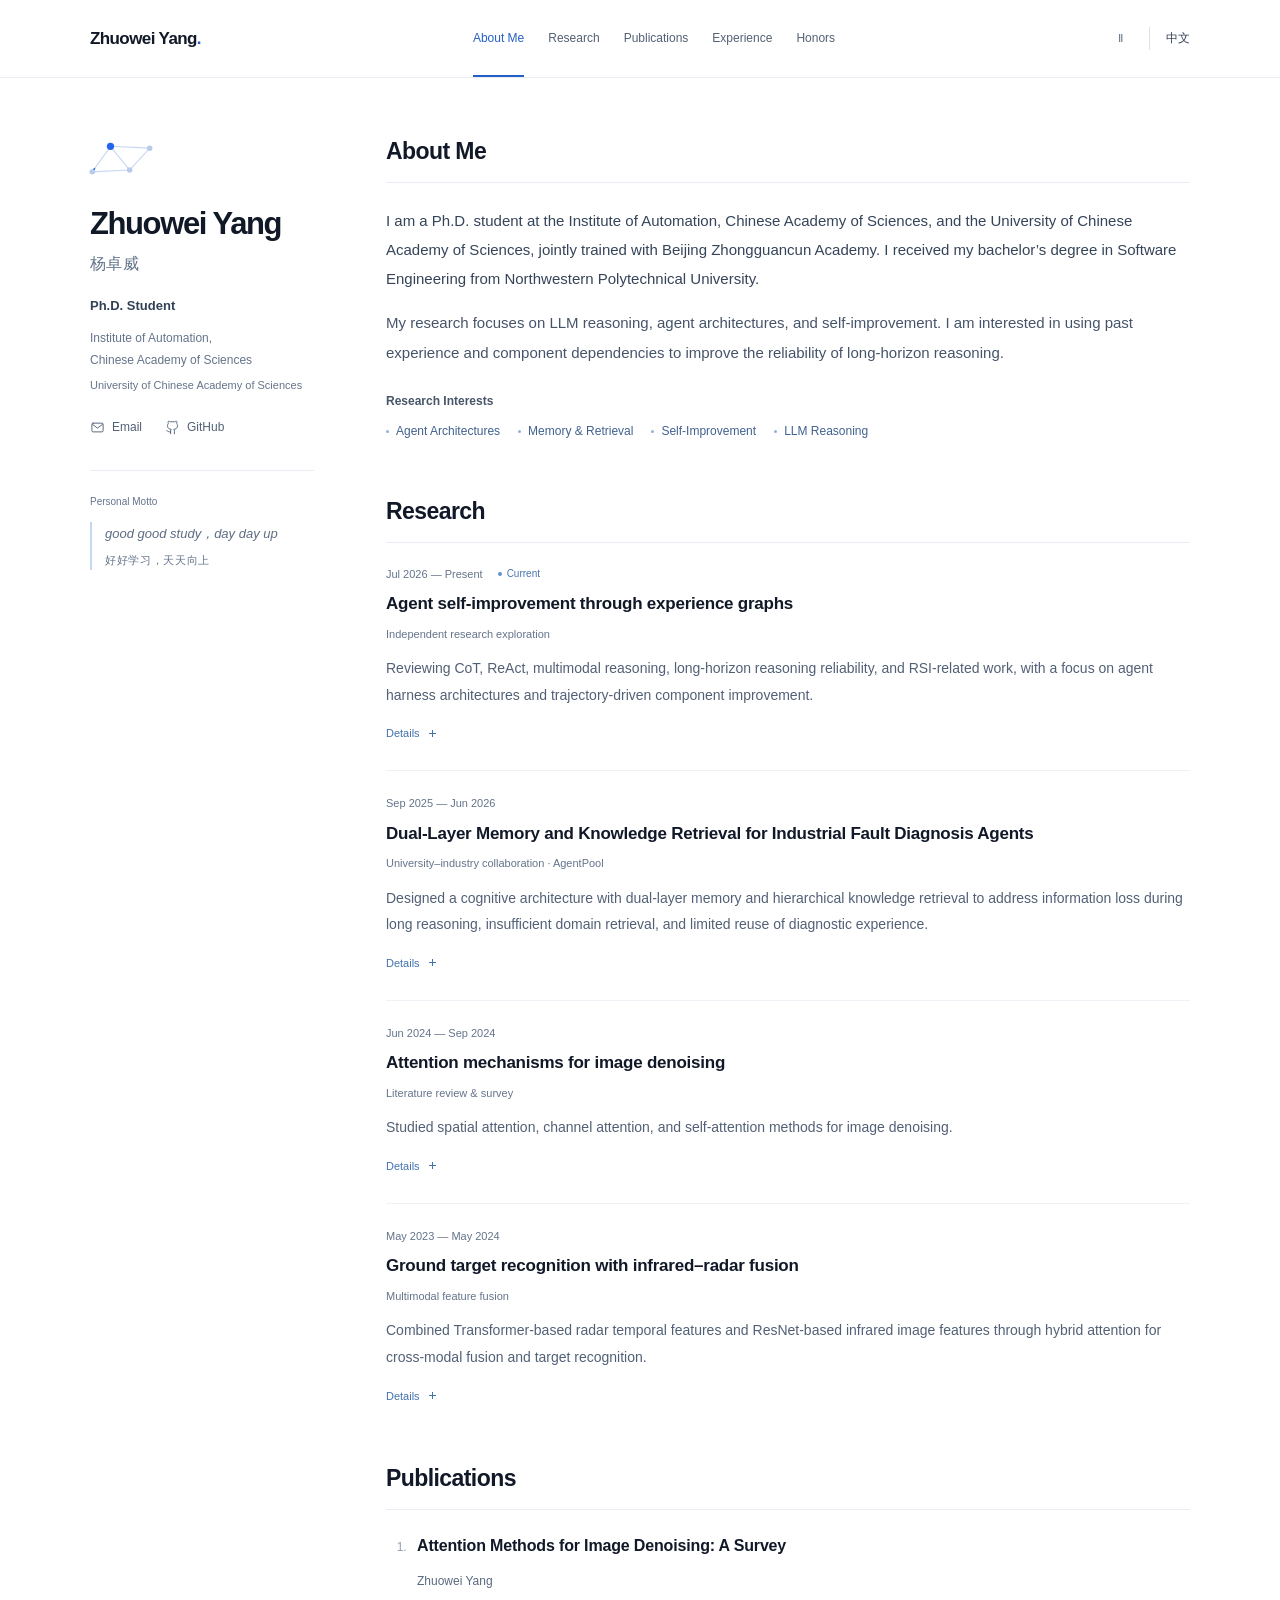
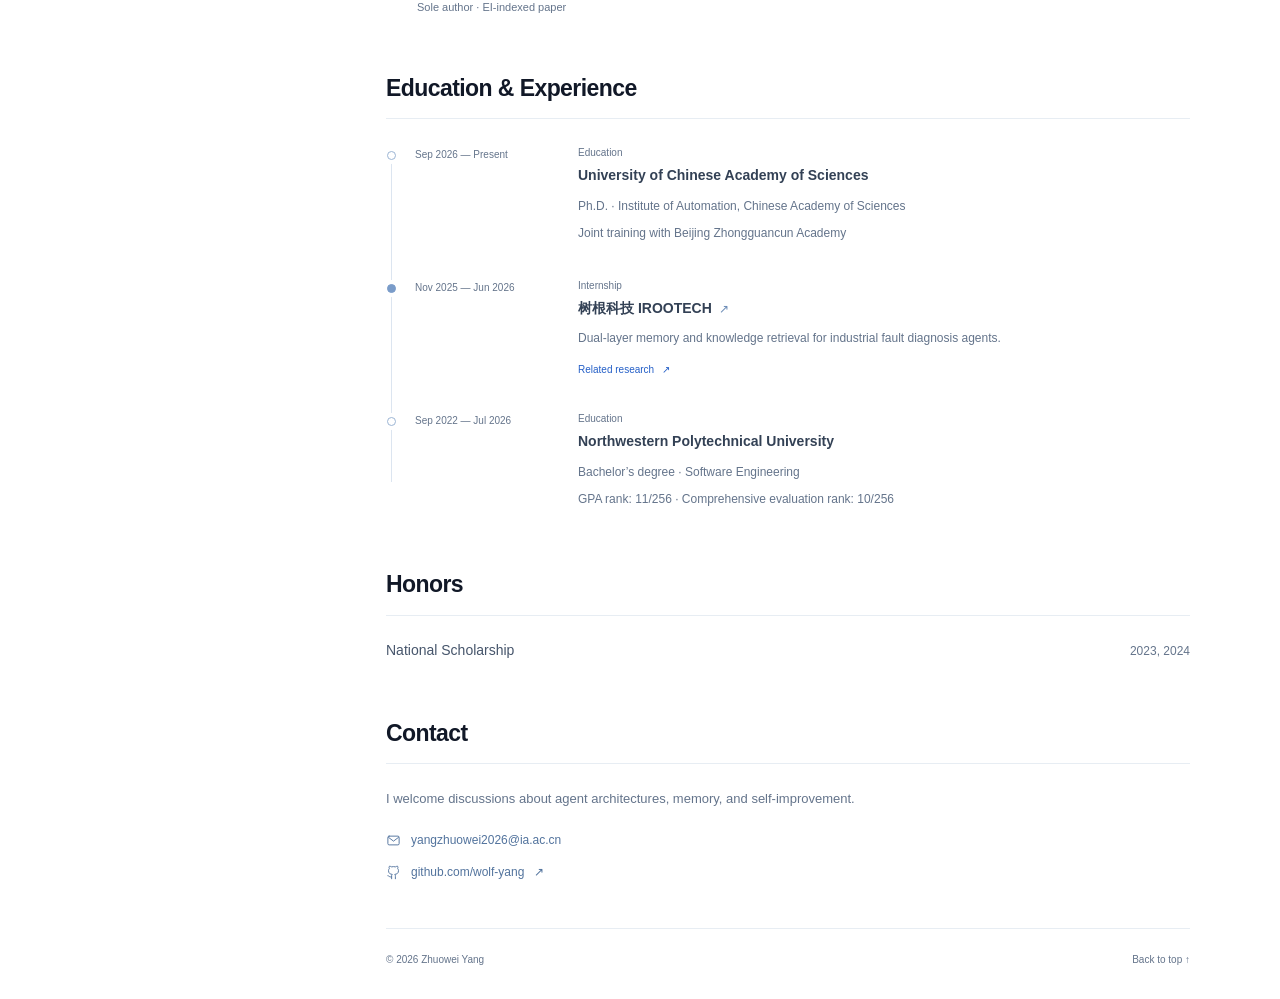
==== commit 149e14f9: "Rebuild white academic layout with distinct research, publications, experience, and honors" ====
--- a/index.html
+++ b/index.html
@@ -1,26 +1,11 @@
 <!doctype html>
-<html lang="en"><head><meta charset="utf-8"><meta name="viewport" content="width=device-width,initial-scale=1"><meta name="theme-color" content="#f4f3ed"><meta name="description" content="I study how agents remember, reason, and evolve — turning experience into more capable systems."><meta property="og:type" content="website"><meta property="og:title" content="Zhuowei Yang · Agent Research"><meta property="og:description" content="I study how agents remember, reason, and evolve — turning experience into more capable systems."><meta property="og:url" content="https://wolf-yang.github.io/"><title>Zhuowei Yang · Agent Research</title><link rel="icon" type="image/svg+xml" href="favicon.svg"><link rel="stylesheet" href="style.css?v=3"><link rel="alternate" hreflang="en" href="https://wolf-yang.github.io/"><link rel="alternate" hreflang="zh-CN" href="https://wolf-yang.github.io/zh.html"><link rel="alternate" hreflang="x-default" href="https://wolf-yang.github.io/"><link rel="canonical" href="https://wolf-yang.github.io/"><script src="main.js?v=2" defer></script></head>
-<body><a class="skip-link" href="#main">Skip to content</a><div class="reading-progress" aria-hidden="true"></div>
-<header class="site-header"><div class="container header-inner"><a class="brand" href="#home" aria-label="Zhuowei Yang"><span class="monogram" aria-hidden="true">y<span>·</span></span><span>ZHUOWEI YANG<span class="brand-sub">RESEARCH & EXPLORATION</span></span></a><nav aria-label="Main navigation"><a href="#about">About</a><a href="#research">Experience</a><a href="#publications">Writing</a><a href="#contact">Contact</a></nav><a class="language-switch" href="zh.html" lang="zh-CN" aria-label="Switch to Chinese"><span aria-hidden="true">◎</span> 中文</a></div></header>
-<main id="main"><div class="container"><section class="hero" id="home" aria-labelledby="hero-title"><div class="hero-copy"><div class="eyebrow"><span class="status-dot" aria-hidden="true"></span>Ph.D. student · Agent research</div><h1 id="hero-title">Zhuowei<br><em>Yang.</em></h1><p class="other-name">杨卓威</p><p class="hero-lead">I study how agents remember, reason, and evolve — turning experience into more capable systems.</p><div class="affiliation"><span class="tiny-line" aria-hidden="true"></span><div><p>Institute of Automation, UCAS</p><p>Joint training · Beijing Zhongguancun Academy</p></div></div><div class="hero-actions"><a class="button primary" href="#research">Follow my journey <span aria-hidden="true">↗</span></a><a class="text-link" href="#contact">Get in touch <span aria-hidden="true">↗</span></a></div></div><figure class="research-map" data-focus="memory" aria-labelledby="map-title">
-    <div class="map-top"><span class="micro" id="map-title">A connected view of intelligence</span><span class="map-symbol" aria-hidden="true">↗</span></div>
-    <div class="graph-stage"><div class="graph-glow" aria-hidden="true"></div>
-    <svg class="agent-graph" viewBox="0 0 480 380" role="img" aria-label="Conceptual graph connecting memory, reasoning, evolution, knowledge, and experience around an agent. Research interests, not experimental results.">
-    <defs><pattern id="grid" width="24" height="24" patternUnits="userSpaceOnUse"><circle cx="1" cy="1" r=".8" fill="#aec0b8" opacity=".24"/></pattern></defs>
-    <rect width="480" height="380" fill="url(#grid)"/>
-    <circle class="orbit orbit-outer" cx="240" cy="191" r="157"/><circle class="orbit" cx="240" cy="191" r="106"/>
-    <g class="edges"><path class="edge memory" d="M240 191 Q120 195 108 100"/><path class="edge reasoning" d="M240 191 Q260 90 372 104"/><path class="edge evolution" d="M240 191 Q334 230 291 307"/><path class="edge memory" d="M108 100 Q30 210 99 282"/><path class="edge reasoning" d="M372 104 Q447 155 406 250"/><path class="edge evolution" d="M291 307 Q196 359 99 282"/><path class="edge reasoning" d="M406 250 Q365 323 291 307"/><path class="edge memory" d="M99 282 L240 191"/><path class="edge evolution" d="M372 104 Q406 298 291 307"/></g>
-    <g class="signals" aria-hidden="true"><path class="signal memory" d="M108 100 Q120 195 240 191"/><path class="signal reasoning" d="M240 191 Q260 90 372 104"/><path class="signal evolution" d="M291 307 Q334 230 240 191"/></g>
-    <g class="satellite memory"><circle cx="108" cy="100" r="25"/><circle class="node-core" cx="108" cy="100" r="5"/><text x="108" y="56" text-anchor="middle">Working memory</text></g>
-    <g class="satellite reasoning"><circle cx="372" cy="104" r="25"/><path class="node-glyph" d="M362 104h20m-10-10v20"/><text x="372" y="60" text-anchor="middle">Reasoning</text></g>
-    <g class="satellite evolution"><circle cx="291" cy="307" r="25"/><path class="node-glyph" d="M281 313l7-8 6 4 9-13m-8 0h8v8"/><text x="291" y="354" text-anchor="middle">Evolution</text></g>
-    <g class="minor-node"><circle cx="99" cy="282" r="6"/><text x="73" y="309" text-anchor="middle">Experience</text><circle cx="406" cy="250" r="6"/><text x="412" y="282" text-anchor="middle">Knowledge</text></g>
-    <g class="hub"><circle class="hub-halo" cx="240" cy="191" r="56"/><circle class="hub-core" cx="240" cy="191" r="42"/><path class="hub-glyph" d="M226 181l14-8 14 8v17l-14 8-14-8zm0 0 14 9 14-9m-14 9v16"/><text x="240" y="259" text-anchor="middle">Agent</text></g>
-    </svg></div>
-    <figcaption><div class="lens-controls js-only" role="group" aria-label="Select a research interest to explore"><button type="button" class="lens" data-lens="memory" data-description="Connecting working memory, long-term experience, and knowledge retrieval." aria-pressed="true">Memory</button><button type="button" class="lens" data-lens="reasoning" data-description="Exploring agent architectures and reliable long-horizon reasoning." aria-pressed="false">Reasoning</button><button type="button" class="lens" data-lens="evolution" data-description="Linking trajectories and component dependencies to guide self-improvement." aria-pressed="false">Evolution</button></div><p id="lens-description" aria-live="polite">Connecting working memory, long-term experience, and knowledge retrieval.</p><div class="map-bottom"><span class="micro">Select a research interest to explore</span><button class="motion-button js-only" type="button" data-pause-label="Pause motion" data-resume-label="Resume motion" aria-label="Pause motion" aria-pressed="false"><span class="motion-icon" aria-hidden="true">Ⅱ</span><span class="motion-label">Pause motion</span></button></div></figcaption></figure></section>
-<aside class="motto-section reveal" aria-labelledby="motto-title"><div class="motto-label"><svg class="motto-smile" width="36" height="36" viewBox="0 0 40 40" fill="none" aria-hidden="true"><path d="M33 18C33 9 27 4 19 5S5 12 6 21s7 14 16 13 13-7 11-16Z" stroke="currentColor" stroke-width="1.5" stroke-linecap="round"/><path d="M12 22c3 8 13 8 17-1" stroke="currentColor" stroke-width="1.5" stroke-linecap="round"/><circle cx="14" cy="15" r="1.5" fill="currentColor"/><circle cx="25" cy="14" r="1.5" fill="currentColor"/></svg><span class="micro" id="motto-title">A NOTE TO SELF</span></div><blockquote class="personal-motto"><p><span class="motto-english" lang="en">good good study，day day up</span> <span class="motto-chinese" lang="zh-CN">好好学习，天天向上</span></p></blockquote><svg class="motto-stairs" viewBox="0 0 86 78" fill="none" aria-hidden="true"><path d="M7 68h19V51h19V34h19V17h15" stroke="currentColor" stroke-width="1.4" stroke-linecap="round" stroke-linejoin="round"/><path class="motto-spark" d="M59 4v10m-5-5h10M33 27v8m-4-4h8" stroke="currentColor" stroke-width="1.3" stroke-linecap="round"/><path d="m14 39 13-8 2 8m-2-8-6 15" stroke="currentColor" stroke-width="1.4" stroke-linecap="round" stroke-linejoin="round"/></svg></aside>
-<section class="section about-section" id="about" aria-labelledby="about-title"><div class="section-heading reveal"><span class="section-index">01 / PROFILE</span><h2 id="about-title">A little about me</h2></div><div class="about-content reveal"><p class="about-text">I am a direct Ph.D. student at the Institute of Automation, University of Chinese Academy of Sciences, jointly trained with Beijing Zhongguancun Academy. I received my bachelor’s degree in Software Engineering from Northwestern Polytechnical University. My research interests include LLM reasoning, agent architectures, and self-improvement, with a focus on past experience, component dependencies, and reliable long-horizon reasoning.</p><div class="tags"><span class="tag">Agent architectures</span><span class="tag">Memory & retrieval</span><span class="tag">Self-improvement</span><span class="tag">LLM reasoning</span></div></div></section>
-<section class="research-section journey-section" id="research" aria-labelledby="research-title"><div class="research-header reveal"><div><span class="section-index">02 / EXPERIENCE</span><h2 id="research-title">A journey in progress.</h2></div><p class="muted">A connected view of my education, research, and industry experience.</p></div><div class="journey-toolbar"><span class="micro">2022 — PRESENT · LATEST START FIRST</span><div class="journey-legend"><span class="journey-legend-item" data-kind="education"><i aria-hidden="true"></i>Education</span><span class="journey-legend-item" data-kind="research"><i aria-hidden="true"></i>Research</span><span class="journey-legend-item" data-kind="internship"><i aria-hidden="true"></i>Internship</span></div></div><ol class="journey-list" aria-label="Education, research, and internship timeline"><li class="journey-item" data-kind="education" data-start="2026-09" data-end="present"><div class="journey-dates"><time datetime="2026-09">Sep 2026</time><span class="journey-date-dash" aria-hidden="true">—</span><span>Present</span></div><span class="journey-node" aria-hidden="true"><span></span></span><article class="journey-card reveal" id="education-1"><div class="journey-card-top"><span class="journey-kind">Education</span><span class="journey-current">ONGOING</span></div><h3>Institute of Automation, UCAS</h3><div class="journey-description"><p>Direct Ph.D. · Joint training with Beijing Zhongguancun Academy</p></div></article></li><li class="journey-item" data-kind="research" data-start="2026-07" data-end="present"><div class="journey-dates"><time datetime="2026-07">Jul 2026</time><span class="journey-date-dash" aria-hidden="true">—</span><span>Present</span></div><span class="journey-node" aria-hidden="true"><span></span></span><article class="journey-card reveal" id="project-1"><div class="journey-card-top"><span class="journey-kind">Research</span><span class="journey-current">ONGOING</span></div><h3>Agent self-improvement through experience graphs</h3><p class="journey-subtitle">Independent research exploration</p><div class="journey-description"><p>Reviewing CoT, ReAct, multimodal reasoning, long-horizon reasoning reliability, and RSI-related work, with a focus on agent harness architectures and trajectory-driven component improvement.</p><p>Exploring an experience graph for coordinated improvement across components: linking successful and failed trajectories to harness components and dependencies to guide component selection and joint updates. Designing and validating the approach using open-source RSI frameworks.</p></div></article></li><li class="journey-item" data-kind="internship" data-start="2025-11" data-end="2026-06"><div class="journey-dates"><time datetime="2025-11">Nov 2025</time><span class="journey-date-dash" aria-hidden="true">—</span><time datetime="2026-06">Jun 2026</time></div><span class="journey-node" aria-hidden="true"><span></span></span><article class="journey-card reveal" id="project-2"><div class="journey-card-top"><span class="journey-kind">Internship</span><a class="employer-link" href="https://www.irootech.com/">树根科技 IROOTECH <span aria-hidden="true">↗</span></a></div><h3>Dual-layer memory and knowledge retrieval for diagnostic agents</h3><p class="journey-subtitle">AgentPool · Industrial agents</p><div class="journey-description"><p>Designed a cognitive architecture with dual-layer memory and hierarchical knowledge retrieval to address information loss during long reasoning, insufficient domain retrieval, and limited reuse of diagnostic experience.</p><p>Built structured working memory for key information, ruled-out hypotheses, and pending checks; organized diagnostic histories into long-term memory; developed hierarchical indexes over industrial manuals and experience, combining tree-based retrieval with cross-branch tag associations.</p></div><p class="journey-context">Related university–industry project: Sep 2025 – Jun 2026</p></article></li><li class="journey-item" data-kind="research" data-start="2024-06" data-end="2024-09"><div class="journey-dates"><time datetime="2024-06">Jun 2024</time><span class="journey-date-dash" aria-hidden="true">—</span><time datetime="2024-09">Sep 2024</time></div><span class="journey-node" aria-hidden="true"><span></span></span><article class="journey-card reveal" id="project-3"><div class="journey-card-top"><span class="journey-kind">Research</span></div><h3>Attention mechanisms for image denoising</h3><p class="journey-subtitle">Literature review & survey</p><div class="journey-description"><p>Studied spatial attention, channel attention, and self-attention methods for image denoising.</p><p>Reviewed more than 50 papers and independently authored a survey.</p></div></article></li><li class="journey-item" data-kind="research" data-start="2023-05" data-end="2024-05"><div class="journey-dates"><time datetime="2023-05">May 2023</time><span class="journey-date-dash" aria-hidden="true">—</span><time datetime="2024-05">May 2024</time></div><span class="journey-node" aria-hidden="true"><span></span></span><article class="journey-card reveal" id="project-4"><div class="journey-card-top"><span class="journey-kind">Research</span></div><h3>Ground target recognition with infrared–radar fusion</h3><p class="journey-subtitle">Multimodal feature fusion</p><div class="journey-description"><p>Combined Transformer-based radar temporal features and ResNet-based infrared image features through hybrid attention for cross-modal fusion and target recognition.</p><p>Designed and implemented a fusion module incorporating spatial and channel attention, and contributed to platform development.</p></div></article></li><li class="journey-item" data-kind="education" data-start="2022-09" data-end="2026-07"><div class="journey-dates"><time datetime="2022-09">Sep 2022</time><span class="journey-date-dash" aria-hidden="true">—</span><time datetime="2026-07">Jul 2026</time></div><span class="journey-node" aria-hidden="true"><span></span></span><article class="journey-card reveal" id="education-2"><div class="journey-card-top"><span class="journey-kind">Education</span></div><h3>Northwestern Polytechnical University</h3><div class="journey-description"><p>Bachelor’s degree · Software Engineering</p><p>GPA rank: 11/256 · Comprehensive evaluation rank: 10/256</p></div></article></li></ol></section>
-<section class="writing-section" id="publications" aria-labelledby="writing-title"><div class="section-heading reveal"><span class="section-index">03 / SELECTED WORK</span><h2 id="writing-title">Writing & recognition</h2></div><div class="writing-grid"><article class="publication-card reveal"><div class="paper-icon" aria-hidden="true"><span></span><span></span><span></span></div><span class="micro">Survey paper</span><h3>Attention Methods for<br>Image Denoising: A Survey</h3><p>Sole author · EI-indexed paper</p><span class="paper-author">Zhuowei Yang</span></article><article class="award-card reveal"><div class="award-symbol" aria-hidden="true">✳</div><span class="micro">RECOGNITION</span><h3>National Scholarship</h3><p>Awarded in 2023 and 2024</p><div class="award-years"><span>2023</span><span>2024</span></div></article></div></section>
-<section class="contact-section reveal" id="contact" aria-labelledby="contact-title"><div class="contact-decoration" aria-hidden="true"><span></span><span></span><span></span></div><div class="contact-content"><span class="section-index">04 / CONTACT</span><h2 id="contact-title">Let’s connect.</h2><p>I welcome conversations about agent architectures, memory, and self-improvement.</p><div class="contact-links"><a class="email-link" href="mailto:yangzhuowei2026@ia.ac.cn">yangzhuowei2026@ia.ac.cn <span aria-hidden="true">↗</span></a><a class="github-link" href="https://github.com/wolf-yang">GitHub <span aria-hidden="true">↗</span></a></div></div></section>
-<footer><a class="footer-name" href="#home">© 2026 Zhuowei Yang</a><span>Built with curiosity.</span><a href="#home">Back to top ↑</a></footer></div></main></body></html>+<html lang="en"><head><meta charset="utf-8"><meta name="viewport" content="width=device-width,initial-scale=1"><meta name="theme-color" content="#ffffff"><meta name="description" content="Zhuowei Yang — Ph.D. student researching agent architectures, memory, knowledge retrieval, and self-improvement."><meta property="og:type" content="website"><meta property="og:title" content="Zhuowei Yang | Agent Research"><meta property="og:description" content="Zhuowei Yang — Ph.D. student researching agent architectures, memory, knowledge retrieval, and self-improvement."><meta property="og:url" content="https://wolf-yang.github.io/"><title>Zhuowei Yang | Agent Research</title><link rel="icon" href="favicon.svg" type="image/svg+xml"><link rel="stylesheet" href="style.css?v=4"><link rel="alternate" hreflang="en" href="https://wolf-yang.github.io/"><link rel="alternate" hreflang="zh-CN" href="https://wolf-yang.github.io/zh.html"><link rel="alternate" hreflang="x-default" href="https://wolf-yang.github.io/"><link rel="canonical" href="https://wolf-yang.github.io/"><script src="main.js?v=4" defer></script></head>
+<body><a class="skip-link" href="#main">Skip to content</a><div class="reading-progress" aria-hidden="true"></div><header class="site-header"><div class="header-inner"><a class="site-brand" href="#home">Zhuowei Yang<span aria-hidden="true">.</span></a><nav aria-label="Main navigation"><a href="#about">About Me</a><a href="#research">Research</a><a href="#publications">Publications</a><a href="#experience">Experience</a><a href="#honors">Honors</a></nav><div class="header-controls"><button class="motion-button js-only" type="button" aria-pressed="false" aria-label="Turn off animations" title="Turn off animations" data-pause-label="Turn off animations" data-resume-label="Turn on animations"><span class="motion-icon" aria-hidden="true">Ⅱ</span></button><a class="language-switch" href="zh.html" lang="zh-CN" aria-label="切换至中文">中文</a></div></div></header>
+<div class="page-layout" id="home"><aside class="profile" aria-labelledby="profile-name"><div class="profile-intro"><div class="profile-mark" aria-hidden="true"><svg viewBox="0 0 80 56" fill="none"><path d="M9 41 29 13l21 26 22-24M9 41l41-2M29 13l43 2" stroke="#c8d7f1" stroke-width="1.2"/><path class="network-signal" d="M9 41 29 13l21 26 22-24" stroke="#2563eb" stroke-width="1.8" stroke-dasharray="5 100"/><circle cx="9" cy="41" r="3" fill="#b8cbed"/><circle cx="29" cy="13" r="4" fill="#2563eb"/><circle cx="50" cy="39" r="3" fill="#b8cbed"/><circle cx="72" cy="15" r="3" fill="#b8cbed"/></svg></div><h1 id="profile-name">Zhuowei Yang</h1><p class="profile-other-name">杨卓威</p><p class="profile-role">Ph.D. Student</p><p class="profile-affiliation">Institute of Automation,<br>Chinese Academy of Sciences</p><p class="profile-university">University of Chinese Academy of Sciences</p><div class="profile-links"><a href="mailto:yangzhuowei2026@ia.ac.cn"><svg width="17" height="17" viewBox="0 0 24 24" fill="none" stroke="currentColor" stroke-width="1.5" stroke-linecap="round" stroke-linejoin="round" aria-hidden="true"><rect x="3" y="5" width="18" height="14" rx="2"/><path d="m4 7 8 6 8-6"/></svg>Email</a><a href="https://github.com/wolf-yang"><svg width="17" height="17" viewBox="0 0 24 24" fill="none" stroke="currentColor" stroke-width="1.5" stroke-linecap="round" stroke-linejoin="round" aria-hidden="true"><path d="M9 19c-4 1-4-2-6-2m12 5v-4a3.5 3.5 0 0 0-1-3c3-.3 6-1.5 6-6a4.6 4.6 0 0 0-1.3-3.2A4.3 4.3 0 0 0 18.6 2S17.4 1.7 15 3a11 11 0 0 0-6 0C6.6 1.7 5.4 2 5.4 2a4.3 4.3 0 0 0-.1 3.8A4.6 4.6 0 0 0 4 9c0 4.5 3 5.7 6 6a3.5 3.5 0 0 0-1 3v4"/></svg>GitHub</a></div></div><div class="profile-motto"><span class="motto-label">Personal Motto</span><blockquote><span lang="en">good good study，day day up</span> <span class="motto-zh" lang="zh-CN">好好学习，天天向上</span></blockquote></div></aside>
+<main id="main"><section class="content-section about-section" id="about" aria-labelledby="about-title"><h2 id="about-title" class="section-title">About Me</h2><p>I am a Ph.D. student at the Institute of Automation, Chinese Academy of Sciences, and the University of Chinese Academy of Sciences, jointly trained with Beijing Zhongguancun Academy. I received my bachelor’s degree in Software Engineering from Northwestern Polytechnical University.</p><p>My research focuses on LLM reasoning, agent architectures, and self-improvement. I am interested in using past experience and component dependencies to improve the reliability of long-horizon reasoning.</p><div class="research-interests"><h3>Research Interests</h3><ul><li>Agent Architectures</li><li>Memory & Retrieval</li><li>Self-Improvement</li><li>LLM Reasoning</li></ul></div></section>
+<section class="content-section" id="research" aria-labelledby="research-title"><h2 id="research-title" class="section-title">Research</h2><div class="research-list"><article class="research-entry reveal" id="project-1"><div class="entry-meta"><span>Jul 2026 — Present</span><span class="current-label"><i aria-hidden="true"></i>Current</span></div><h3>Agent self-improvement through experience graphs</h3><p class="entry-type">Independent research exploration</p><p>Reviewing CoT, ReAct, multimodal reasoning, long-horizon reasoning reliability, and RSI-related work, with a focus on agent harness architectures and trajectory-driven component improvement.</p><details class="research-details"><summary>Details<span class="details-symbol" aria-hidden="true"></span></summary><div class="details-content"><p>Exploring an experience graph for coordinated improvement across components: linking successful and failed trajectories to harness components and dependencies to guide component selection and joint updates. Designing and validating the approach using open-source RSI frameworks.</p></div></details></article><article class="research-entry reveal" id="project-2"><div class="entry-meta"><span>Sep 2025 — Jun 2026</span></div><h3>Dual-Layer Memory and Knowledge Retrieval for Industrial Fault Diagnosis Agents</h3><p class="entry-type">University–industry collaboration · AgentPool</p><p>Designed a cognitive architecture with dual-layer memory and hierarchical knowledge retrieval to address information loss during long reasoning, insufficient domain retrieval, and limited reuse of diagnostic experience.</p><details class="research-details"><summary>Details<span class="details-symbol" aria-hidden="true"></span></summary><div class="details-content"><p>Built structured working memory for key information, ruled-out hypotheses, and pending checks; organized diagnostic histories into long-term memory; developed hierarchical indexes over industrial manuals and experience, combining tree-based retrieval with cross-branch tag associations.</p></div></details></article><article class="research-entry reveal" id="project-3"><div class="entry-meta"><span>Jun 2024 — Sep 2024</span></div><h3>Attention mechanisms for image denoising</h3><p class="entry-type">Literature review &amp; survey</p><p>Studied spatial attention, channel attention, and self-attention methods for image denoising.</p><details class="research-details"><summary>Details<span class="details-symbol" aria-hidden="true"></span></summary><div class="details-content"><p>Reviewed more than 50 papers and independently authored a survey.</p></div></details></article><article class="research-entry reveal" id="project-4"><div class="entry-meta"><span>May 2023 — May 2024</span></div><h3>Ground target recognition with infrared–radar fusion</h3><p class="entry-type">Multimodal feature fusion</p><p>Combined Transformer-based radar temporal features and ResNet-based infrared image features through hybrid attention for cross-modal fusion and target recognition.</p><details class="research-details"><summary>Details<span class="details-symbol" aria-hidden="true"></span></summary><div class="details-content"><p>Designed and implemented a fusion module incorporating spatial and channel attention, and contributed to platform development.</p></div></details></article></div></section>
+<section class="content-section reveal" id="publications" aria-labelledby="publications-title"><h2 id="publications-title" class="section-title">Publications</h2><ol class="publication-list"><li><article class="publication-entry"><h3>Attention Methods for Image Denoising: A Survey</h3><p class="publication-author"><strong>Zhuowei Yang</strong></p><p class="publication-meta">Sole author · EI-indexed paper</p></article></li></ol></section>
+<section class="content-section experience-section" id="experience" aria-labelledby="experience-title"><h2 id="experience-title" class="section-title">Education & Experience</h2><ol class="experience-timeline" aria-label="Education & Experience"><li class="timeline-item reveal" id="education-1" data-kind="education" data-start="2026-09" data-end="present"><div class="timeline-marker" aria-hidden="true"></div><div class="timeline-date">Sep 2026 — Present</div><div class="timeline-content"><span class="entry-type">Education</span><h3>University of Chinese Academy of Sciences</h3><p>Ph.D. · Institute of Automation, Chinese Academy of Sciences</p><p>Joint training with Beijing Zhongguancun Academy</p></div></li><li class="timeline-item reveal" id="internship" data-kind="internship" data-start="2025-11" data-end="2026-06"><div class="timeline-marker" aria-hidden="true"></div><div class="timeline-date">Nov 2025 — Jun 2026</div><div class="timeline-content"><span class="entry-type">Internship</span><h3><a class="company-link" href="https://www.irootech.com/">树根科技 IROOTECH <span aria-hidden="true">↗</span></a></h3><p>Dual-layer memory and knowledge retrieval for industrial fault diagnosis agents.</p><a class="inline-link" href="#project-2">Related research<span aria-hidden="true">↗</span></a></div></li><li class="timeline-item reveal" id="education-2" data-kind="education" data-start="2022-09" data-end="2026-07"><div class="timeline-marker" aria-hidden="true"></div><div class="timeline-date">Sep 2022 — Jul 2026</div><div class="timeline-content"><span class="entry-type">Education</span><h3>Northwestern Polytechnical University</h3><p>Bachelor’s degree · Software Engineering</p><p>GPA rank: 11/256 · Comprehensive evaluation rank: 10/256</p></div></li></ol></section>
+<section class="content-section reveal" id="honors" aria-labelledby="honors-title"><h2 id="honors-title" class="section-title">Honors</h2><ul class="honors-list"><li><span class="honor-name">National Scholarship</span><span class="honor-years">2023, 2024</span></li></ul></section>
+<section class="content-section contact-section reveal" id="contact" aria-labelledby="contact-title"><h2 id="contact-title" class="section-title">Contact</h2><p>I welcome discussions about agent architectures, memory, and self-improvement.</p><div class="contact-links"><a href="mailto:yangzhuowei2026@ia.ac.cn"><svg width="17" height="17" viewBox="0 0 24 24" fill="none" stroke="currentColor" stroke-width="1.5" stroke-linecap="round" stroke-linejoin="round" aria-hidden="true"><rect x="3" y="5" width="18" height="14" rx="2"/><path d="m4 7 8 6 8-6"/></svg>yangzhuowei2026@ia.ac.cn</a><a href="https://github.com/wolf-yang"><svg width="17" height="17" viewBox="0 0 24 24" fill="none" stroke="currentColor" stroke-width="1.5" stroke-linecap="round" stroke-linejoin="round" aria-hidden="true"><path d="M9 19c-4 1-4-2-6-2m12 5v-4a3.5 3.5 0 0 0-1-3c3-.3 6-1.5 6-6a4.6 4.6 0 0 0-1.3-3.2A4.3 4.3 0 0 0 18.6 2S17.4 1.7 15 3a11 11 0 0 0-6 0C6.6 1.7 5.4 2 5.4 2a4.3 4.3 0 0 0-.1 3.8A4.6 4.6 0 0 0 4 9c0 4.5 3 5.7 6 6a3.5 3.5 0 0 0-1 3v4"/></svg>github.com/wolf-yang<span aria-hidden="true">↗</span></a></div></section>
+<footer class="site-footer"><span>© 2026 Zhuowei Yang</span><a href="#home">Back to top ↑</a></footer></main></div></body></html>
--- a/style.css
+++ b/style.css
@@ -1,28 +1,12 @@
-:root{--paper:#f4f3ed;--ink:#203e35;--muted:#626f65;--line:#d9ddd1;--accent:#d3e8a2;--serif:Georgia,"Times New Roman","Songti SC","Noto Serif CJK SC",serif;--sans:Inter,-apple-system,BlinkMacSystemFont,"Segoe UI","PingFang SC","Microsoft YaHei",sans-serif;--progress:0;color-scheme:light}
-*{box-sizing:border-box}html{scroll-behavior:smooth;scroll-padding-top:106px}body{margin:0;background:var(--paper);color:var(--ink);font-family:var(--sans);font-size:15px;line-height:1.8;-webkit-font-smoothing:antialiased}::selection{background:var(--accent);color:var(--ink)}a{color:inherit;text-decoration-thickness:1px;text-underline-offset:5px}button{font:inherit;color:inherit}a,button{-webkit-tap-highlight-color:transparent}a:focus-visible,button:focus-visible{outline:3px solid #789b43;outline-offset:5px}button{cursor:pointer}p{margin:0 0 14px}h1,h2,h3{margin:0;font-weight:500}svg{display:block}.container{width:min(1200px,100%);margin:0 auto;padding:0 48px}.micro,.eyebrow,.section-index{font-size:10px;font-weight:600;letter-spacing:.14em;line-height:1.6;text-transform:uppercase}.muted{color:var(--muted)}.js-only{display:none}.has-js .js-only{display:flex}.skip-link{position:fixed;top:-100px;left:20px;padding:10px 18px;z-index:100;background:var(--ink);color:white}.skip-link:focus{top:12px}.reading-progress{height:2px;position:fixed;inset:0 0 auto;z-index:60;transform:scaleX(var(--progress));transform-origin:left;background:#7f9e49;pointer-events:none}
-.site-header{position:sticky;top:0;z-index:50;background:rgba(244,243,237,.94);border-bottom:1px solid var(--line);backdrop-filter:blur(16px)}.header-inner{display:flex;align-items:center;justify-content:space-between;gap:24px;min-height:90px}.brand{display:flex;align-items:center;gap:12px;text-decoration:none;font-size:11px;font-weight:650;letter-spacing:.09em;flex-shrink:0}.brand-sub{display:block;font-size:8px;font-weight:400;letter-spacing:.14em;margin-top:2px;color:var(--muted)}.monogram{display:flex;align-items:center;justify-content:center;position:relative;width:42px;height:42px;border-radius:12px;background:var(--ink);color:var(--paper);font:italic 36px/1 var(--serif);padding-bottom:6px;padding-right:5px}.monogram span{color:var(--accent);font-size:36px;position:absolute;right:5px;bottom:0}.site-header nav{display:flex;gap:27px;align-items:center}.site-header nav a{position:relative;text-decoration:none;font-size:12px;color:var(--muted);transition:color .2s}.site-header nav a:after{content:"";height:1px;position:absolute;bottom:-5px;left:0;right:0;transform:scaleX(0);transform-origin:left;background:var(--ink);transition:transform .2s}.site-header nav a:hover{color:var(--ink)}.site-header nav a:hover:after{transform:scaleX(1)}.language-switch{border:1px solid #c8cebf;border-radius:30px;padding:5px 13px;text-decoration:none;font-size:12px;white-space:nowrap;transition:background .2s}.language-switch:hover{background:#e7ebdd}.language-switch span{margin-right:4px}
-.hero{display:grid;grid-template-columns:1.02fr 1fr;gap:60px;align-items:center;padding:74px 0 80px;min-height:740px;scroll-margin-top:0}.eyebrow{display:flex;align-items:center;gap:9px;color:var(--muted);letter-spacing:.12em;font-size:10px}.status-dot{width:6px;height:6px;border-radius:50%;background:#6d8a3e;box-shadow:0 0 0 4px #dfe8cd}.hero h1{font-family:var(--serif);font-size:clamp(72px,8.5vw,108px);line-height:.98;letter-spacing:-.065em;margin:28px 0 14px}.hero h1 em{font-weight:400}.hero h1 em,.name-dot{color:#718b51}.other-name{font-size:14px;color:var(--muted);letter-spacing:.16em;margin:22px 0}.hero-lead{font-size:18px;line-height:1.85;max-width:435px;margin-top:26px;color:#42574b}.affiliation{display:flex;gap:12px;align-items:center;margin-top:25px;font-size:11px;line-height:1.9;color:var(--muted)}.affiliation p{margin:0}.tiny-line{width:2px;height:32px;background:#9bae84;flex-shrink:0}.hero-actions{display:flex;align-items:center;gap:25px;margin-top:31px;flex-wrap:wrap}.button{display:inline-flex;align-items:center;justify-content:center;gap:25px;border:1px solid var(--ink);padding:11px 19px;font-size:12px;text-decoration:none;border-radius:5px;transition:transform .2s,background .2s,box-shadow .2s}.button.primary{background:var(--ink);color:#fff}.button:hover{transform:translateY(-3px);background:#315846;box-shadow:0 7px 20px #203e3518}.button span,.text-link span{display:inline-block;transition:transform .2s}.button:hover span,.text-link:hover span{transform:translate(2px,-2px)}.text-link{text-decoration:none;font-size:12px;display:inline-flex;gap:13px;align-items:center}.text-link:hover{text-decoration:underline}
-.research-map{min-width:0;margin:0;position:relative;background:#edf0e5;border:1px solid #d8e0cc;border-radius:18px;box-shadow:0 20px 70px #203e3509;overflow:hidden}.map-top{display:flex;justify-content:space-between;align-items:center;padding:21px 23px 0;gap:20px}.map-top .micro{font-size:9px;letter-spacing:.11em;color:#52634b}.map-symbol{font-size:20px;color:#859574}.graph-stage{position:relative;aspect-ratio:480/380;isolation:isolate;overflow:hidden}.graph-glow{position:absolute;inset:0;z-index:-1;background:radial-gradient(circle 150px at var(--glow-x,50%) var(--glow-y,50%),#d6e8b9aa,transparent);opacity:.8}.agent-graph{width:100%;height:auto;overflow:visible}.agent-graph text{font-family:var(--sans);font-size:12px;fill:#617451;letter-spacing:.025em}.orbit{fill:none;stroke:#cbd8bd;stroke-width:1;stroke-dasharray:3 10}.orbit-outer{animation:orbit 100s linear infinite;transform-origin:240px 191px;opacity:.65}.edge{fill:none;stroke:#bdcdb0;stroke-width:1;transition:stroke .5s,opacity .5s}.signal{fill:none;stroke:#6d9445;stroke-width:2.2;stroke-linecap:round;stroke-dasharray:8 240;animation:flow 10s linear infinite}.signal.reasoning{animation-delay:-3.3s}.signal.evolution{animation-delay:-6.6s}.satellite>circle:first-child{fill:#f5f6ee;stroke:#b3c3a2;stroke-width:1.2;transition:fill .4s,stroke .4s}.node-core{fill:#7e9d51}.node-glyph{fill:none;stroke:#7b945c;stroke-width:1.8;stroke-linecap:round;stroke-linejoin:round}.minor-node circle{fill:#c4d5b2;stroke:#edf0e5;stroke-width:3}.minor-node text{font-size:10px}.hub-halo{fill:#c5d9ae;opacity:.35;animation:breathe 6s ease-in-out infinite;transform-origin:center;transform-box:fill-box}.hub-core{fill:var(--ink);stroke:#e3efcf;stroke-width:6}.hub-glyph{fill:none;stroke:#e1ecba;stroke-width:1.6;stroke-linejoin:round}.hub text{fill:var(--ink);font-size:11px;letter-spacing:.1em}.research-map[data-focus="memory"] .edge.memory,.research-map[data-focus="reasoning"] .edge.reasoning,.research-map[data-focus="evolution"] .edge.evolution{stroke:#7d9c53;stroke-width:1.5}.research-map[data-focus="memory"] .satellite.memory>circle:first-child,.research-map[data-focus="reasoning"] .satellite.reasoning>circle:first-child,.research-map[data-focus="evolution"] .satellite.evolution>circle:first-child{fill:#deebc6;stroke:#7a9950}.research-map figcaption{padding:0 23px 18px}.lens-controls{gap:5px;justify-content:center;flex-wrap:wrap}.lens{background:transparent;border:1px solid transparent;padding:5px 13px;min-height:36px;border-radius:30px;font-size:11px;transition:background .2s,border-color .2s}.lens[aria-pressed="true"]{background:var(--ink);color:#f4f3ed}.lens:hover:not([aria-pressed="true"]){border-color:#bdcdb0;background:#e3ead7}#lens-description{font-size:11px;line-height:1.8;color:#53644b;text-align:center;max-width:330px;min-height:40px;margin:12px auto 17px}.map-bottom{display:flex;justify-content:space-between;align-items:center;gap:12px;border-top:1px solid #d6dfcc;padding-top:14px}.map-bottom>.micro{font-size:8px;max-width:180px;letter-spacing:.04em;text-transform:none;font-weight:400}.motion-button{align-items:center;gap:5px;background:transparent;border:0;padding:4px 0;font-size:9px;min-height:30px;flex-shrink:0;color:#4e6246}.motion-icon{width:16px;height:16px;display:inline-flex;align-items:center;justify-content:center;font-size:10px}.motion-button:hover{text-decoration:underline;text-underline-offset:3px}.motion-paused *,.motion-paused *:before,.motion-paused *:after{animation-play-state:paused!important}.motion-paused{scroll-behavior:auto}.motion-paused .button:hover{transform:none}
-.section-divider{display:flex;justify-content:space-between;gap:20px;align-items:center;padding:19px 0;border-top:1px solid var(--line);border-bottom:1px solid var(--line);color:var(--muted)}.section-divider .micro{font-size:9px}.section-divider>span:nth-child(2){font-size:17px}.section{display:grid;grid-template-columns:.75fr 1.45fr;gap:80px;padding:78px 0 54px}.section-index{display:block;color:#738265;font-size:9px;margin-bottom:16px}.section-heading h2,.research-header h2{font:400 35px/1.25 var(--serif);letter-spacing:-.025em}.about-text{font-size:16px;line-height:1.95;color:#45564a;margin:0}.tags{display:flex;gap:7px;flex-wrap:wrap;margin-top:26px}.tag{font-size:10px;border:1px solid var(--line);padding:4px 12px;border-radius:30px;color:#58684e;background:#eeefe7}.education-section{padding:15px 0 76px}.subsection-title{display:flex;justify-content:space-between;align-items:center;gap:20px;margin-bottom:20px}.subsection-title h2{font-size:13px;font-weight:600}.subsection-title>.micro{font-size:9px;color:var(--muted)}.education-grid{display:grid;grid-template-columns:1fr 1fr;gap:18px}.education-card{display:flex;gap:18px;border:1px solid var(--line);padding:25px 24px;border-radius:9px;background:#f8f7f2;align-items:flex-start}.school-mark{font-family:var(--serif);font-size:14px;letter-spacing:-.03em;min-width:45px;height:45px;display:flex;justify-content:center;align-items:center;background:#e9ecdf;border:1px solid #dce1ce;border-radius:50%}.education-card .micro{font-size:9px;color:var(--muted);margin-bottom:8px}.education-card h3{font-size:14px;font-weight:550;line-height:1.6;margin-bottom:10px}.education-card .muted{font-size:11px;line-height:1.8;margin-bottom:3px}.education-card>div{min-width:0}
-.research-section{padding:65px 0 0;border-top:1px solid var(--line)}.research-header{display:grid;grid-template-columns:1fr 1fr;align-items:end;gap:65px;margin-bottom:35px}.research-header>.muted{font-size:12px;line-height:1.9;max-width:400px;margin:0}.project{display:grid;grid-template-columns:180px 1fr 20px;gap:25px;padding:34px 0 38px;border-top:1px solid var(--line)}.project-meta{display:flex;flex-direction:column;align-items:flex-start;gap:10px;padding-top:1px}.project-number{font:italic 29px/1.2 var(--serif);color:#96a585;margin-bottom:8px}.project-meta .micro{font-size:9px;color:var(--muted);letter-spacing:.04em}.ongoing{display:flex;align-items:center;gap:6px;font-size:9px;color:#4d6e32;background:#e7ecd9;border:1px solid #d9e1c9;padding:3px 8px;border-radius:30px}.ongoing i{width:4px;height:4px;background:#7a9446;border-radius:50%}.project-body>.micro{font-size:9px;letter-spacing:.06em;color:#738265;display:block;margin:4px 0 10px}.project-body h3{font-size:21px;line-height:1.5;letter-spacing:-.025em;max-width:640px;margin-bottom:16px;font-weight:500}.project-body p{font-size:13px;line-height:1.95;color:#566252;max-width:680px;margin-bottom:10px}.project-cross{font-size:19px;color:#7a8b6c;align-self:start;transition:transform .3s}.project:hover .project-cross{transform:rotate(45deg)}.project:first-child .project-body h3{color:#3e613e}
-.writing-section{padding:68px 0 76px;border-top:1px solid var(--line);margin-top:14px}.writing-section>.section-heading{margin-bottom:29px}.writing-grid{display:grid;grid-template-columns:1.4fr 1fr;gap:20px}.publication-card,.award-card{border:1px solid var(--line);border-radius:10px;padding:30px;position:relative;overflow:hidden}.publication-card{background:#faf9f4}.publication-card>.micro,.award-card>.micro{color:var(--muted);font-size:9px}.publication-card h3{font-family:var(--serif);font-size:28px;line-height:1.4;letter-spacing:-.02em;margin:24px 0 18px}.publication-card p,.award-card p{font-size:12px;color:var(--muted)}.paper-author{font-size:10px;color:#536449}.paper-icon{width:29px;height:37px;border:1px solid #afbea2;border-radius:3px;position:absolute;right:28px;top:26px;padding:10px 6px}.paper-icon span{display:block;height:1px;background:#a2b18d;margin:4px 0}.paper-icon span:last-child{width:60%}.award-card{background:#e9edde}.award-card h3{font-size:23px;font-family:var(--serif);margin:24px 0 15px;line-height:1.5}.award-symbol{position:absolute;right:28px;top:23px;color:#869d60;font-size:31px;line-height:1}.award-years{display:flex;gap:9px;margin-top:26px}.award-years span{font:italic 21px/1.4 var(--serif);color:#63794b;border:1px solid #cbd5bb;border-radius:30px;padding:3px 16px}
-.contact-section{background:var(--ink);color:#f4f3ed;padding:55px 48px 52px;border-radius:12px;position:relative;isolation:isolate;overflow:hidden}.contact-content{position:relative;z-index:1}.contact-section .section-index{color:#b3c0a6}.contact-section h2{font:400 56px/1.2 var(--serif);letter-spacing:-.04em;margin:14px 0 22px}.contact-section p{font-size:13px;color:#c1cabb;max-width:490px;line-height:1.9}.contact-links{display:flex;align-items:center;gap:28px;margin-top:31px;flex-wrap:wrap}.email-link{font-size:15px;border-bottom:1px solid #8b9f7d;padding-bottom:5px;text-decoration:none;overflow-wrap:anywhere}.email-link span{display:inline-block;margin-left:14px;color:var(--accent)}.github-link{font-size:12px;text-decoration:none;color:#e1e9d7}.github-link:hover,.email-link:hover{color:var(--accent)}.contact-decoration{position:absolute;right:-100px;top:50%;width:400px;height:400px;transform:translateY(-50%);pointer-events:none;opacity:.35;z-index:0}.contact-decoration span{display:block;position:absolute;border:1px solid #638367;border-radius:50%;inset:0}.contact-decoration span:nth-child(2){inset:60px}.contact-decoration span:nth-child(3){inset:120px}.contact-decoration:after{content:"";width:7px;height:7px;background:#c5df93;border-radius:50%;position:absolute;top:51px;left:51px;transform-origin:149px 149px;animation:orbit 60s linear infinite}footer{display:flex;justify-content:space-between;align-items:center;gap:20px;padding:30px 0 35px;font-size:10px;color:#6e7a66}footer a{text-decoration:none}footer a:hover{color:var(--ink);text-decoration:underline}.footer-name{font-weight:600}
-.will-reveal{opacity:0;transform:translateY(20px);transition:opacity .7s ease,transform .7s cubic-bezier(.2,.7,.2,1)}.will-reveal.is-visible{opacity:1;transform:none}.has-js .hero-copy{animation:enter .9s ease both}.has-js .research-map{animation:enter 1.1s .1s ease both}
-@keyframes flow{to{stroke-dashoffset:-496}}@keyframes orbit{to{transform:rotate(360deg)}}@keyframes breathe{0%,100%{transform:scale(.96);opacity:.3}50%{transform:scale(1.08);opacity:.55}}@keyframes enter{from{opacity:0;transform:translateY(16px)}to{opacity:1;transform:none}}
-html[lang="zh-CN"] .hero h1{font-family:var(--serif);font-size:clamp(64px,8vw,96px);line-height:1.3;letter-spacing:.04em;margin-top:38px}html[lang="zh-CN"] .hero-lead{max-width:380px;line-height:2}html[lang="zh-CN"] .section-heading h2,html[lang="zh-CN"] .research-header h2{font-size:31px;letter-spacing:.04em}html[lang="zh-CN"] .section-index{letter-spacing:.1em}html[lang="zh-CN"] .project-body p{line-height:2.1}html[lang="zh-CN"] .contact-section h2{font-size:48px;letter-spacing:.05em}
-@media(min-width:1400px){.hero{padding-top:90px;padding-bottom:95px}}
-@media(max-width:1000px){.container{padding-left:32px;padding-right:32px}.hero{gap:34px;min-height:auto;padding:60px 0}.hero h1{font-size:86px}.hero-lead{font-size:16px}.site-header nav{gap:20px}.section{gap:50px}.project{grid-template-columns:145px 1fr 15px;gap:20px}.map-bottom{flex-wrap:wrap}.map-bottom>.micro{max-width:none}.motion-button{margin-left:auto}.education-card{padding:22px 18px;gap:13px}.research-header{gap:40px}.publication-card h3{font-size:25px}.publication-card,.award-card{padding:26px}.paper-icon{right:22px;top:23px}}
-@media(max-width:760px){html{scroll-padding-top:132px}.container{padding-left:24px;padding-right:24px}.header-inner{min-height:0;padding-top:15px;padding-bottom:13px;flex-wrap:wrap;gap:14px 20px}.brand{font-size:10px}.brand-sub{font-size:7px}.monogram{width:35px;height:35px;font-size:31px;border-radius:10px}.monogram span{font-size:30px;right:3px}.site-header nav{order:3;width:100%;justify-content:space-between;gap:20px;border-top:1px solid #dfe2d7;padding-top:10px}.site-header nav a{font-size:11px}.language-switch{margin-left:auto;font-size:11px;padding:4px 11px}.hero{grid-template-columns:1fr;gap:39px;padding:42px 0 40px}.hero h1{font-size:88px;line-height:.96;margin-top:25px}.hero h1 br{display:none}.hero h1 em:before{content:" "}.hero-copy{max-width:560px}.hero-lead{font-size:17px;max-width:500px}.affiliation{font-size:11px}.hero-actions{margin-top:26px}.research-map{width:100%;max-width:480px;justify-self:center}.map-top{padding-top:18px}.research-map figcaption{padding-bottom:18px}.map-bottom{flex-wrap:nowrap}.map-bottom>.micro{max-width:210px}.graph-stage{max-height:none}.section-divider .micro{font-size:8px;letter-spacing:.08em}.section-divider>span:last-child{max-width:150px;text-align:right}.section{grid-template-columns:1fr;gap:24px;padding:46px 0 34px}.section-heading h2,.research-header h2{font-size:32px}.about-text{font-size:15px}.education-section{padding:15px 0 44px}.education-grid{grid-template-columns:1fr;gap:12px}.education-card{padding:22px;gap:18px}.education-card h3{font-size:15px}.education-card .muted{font-size:12px}.subsection-title h2{font-size:13px}.research-section{padding-top:40px}.research-header{grid-template-columns:1fr;gap:20px;margin-bottom:28px}.research-header>.muted{max-width:none;font-size:12px}.project{grid-template-columns:1fr 18px;gap:15px;padding:26px 0 30px}.project-meta{grid-column:1;flex-direction:row;align-items:center;gap:14px;flex-wrap:wrap}.project-number{font-size:23px;margin-bottom:0}.project-cross{grid-column:2;grid-row:1}.project-body{grid-column:1/-1}.project-body h3{font-size:20px}.project-body>.micro{margin-top:0}.project-body p{font-size:13px}.writing-section{padding:42px 0 45px;margin-top:0}.writing-grid{grid-template-columns:1fr}.publication-card,.award-card{padding:28px}.publication-card h3{font-size:29px}.award-card h3{font-size:26px}.contact-section{padding:35px 25px;border-radius:10px}.contact-section h2{font-size:43px}.contact-section p{font-size:12px}.contact-links{gap:20px;align-items:flex-start;flex-direction:column;margin-top:25px}.email-link{font-size:clamp(11px,3.25vw,15px)}.email-link span{margin-left:5px}.contact-decoration{right:-230px}.contact-decoration:after{animation:none}footer{font-size:9px;gap:16px;flex-wrap:wrap;padding-top:25px}footer>span{display:none}html[lang="zh-CN"] .hero h1{font-size:78px;margin-top:25px}html[lang="zh-CN"] .contact-section h2{font-size:36px}}
-@media(max-width:420px){.hero h1{font-size:74px}.hero h1 br{display:block}.hero h1 em:before{content:none}.hero-lead{font-size:16px}.map-top,.research-map figcaption{padding-left:16px;padding-right:16px}.map-bottom>.micro{max-width:150px;font-size:8px}.map-bottom{gap:6px}.lens{padding:5px 12px}.hero-actions{gap:20px}.button{padding:10px 14px;gap:17px}.section-heading h2,.research-header h2{font-size:29px}.publication-card h3{font-size:25px}.publication-card,.award-card{padding:25px}.section-divider>span:first-child{max-width:130px}.section-divider{gap:12px}}
-@media(prefers-reduced-motion:reduce){html{scroll-behavior:auto}*,*:before,*:after{animation:none!important;transition:none!important}.will-reveal{opacity:1;transform:none}.motion-button{display:none!important}}
-/* A saved pause must never freeze an entrance at its invisible first frame. */
-.motion-paused .hero-copy,.motion-paused .research-map{animation:none!important}.motion-paused .will-reveal{opacity:1;transform:none;transition:none}
-/* A small, intentionally playful note between the hero and the profile. */
-.motto-section{position:relative;display:grid;grid-template-columns:125px 1fr 76px;align-items:center;gap:28px;margin:0 0 8px;padding:29px 31px;background:#eaeedf;border:1px solid #d5dec6;border-radius:13px;isolation:isolate}.motto-label{display:flex;flex-direction:column;align-items:flex-start;gap:11px;color:#697f50}.motto-label .micro{font-size:8px;letter-spacing:.14em}.motto-smile{transform:rotate(-9deg)}.personal-motto{margin:0;padding:0}.personal-motto p{margin:0}.motto-english{display:block;font:italic 32px/1.35 var(--serif);letter-spacing:-.025em;color:#33503b;text-wrap:balance}.motto-chinese{display:block;margin-top:11px;font-size:12px;letter-spacing:.22em;color:#697b58}.motto-stairs{width:76px;height:auto;color:#91a66e;transform:rotate(-3deg)}.motto-spark{animation:motto-twinkle 5s ease-in-out infinite;transform-box:fill-box;transform-origin:center}@keyframes motto-twinkle{0%,100%{opacity:.5;transform:scale(.9)}50%{opacity:1;transform:scale(1.08)}}
-/* One continuous spine joins study, research, and industry experience. */
-.journey-section{padding-bottom:18px}.journey-section .research-header{margin-bottom:28px}.journey-toolbar{display:flex;align-items:center;justify-content:space-between;gap:20px;padding:0 0 24px;border-bottom:1px solid var(--line);margin-bottom:30px}.journey-toolbar>.micro{font-size:8px;letter-spacing:.09em;color:#738265}.journey-legend{display:flex;align-items:center;gap:18px;flex-wrap:wrap}.journey-legend-item{display:flex;align-items:center;gap:7px;font-size:10px;color:#64735b;white-space:nowrap}.journey-legend-item i{display:block;width:6px;height:6px;border-radius:50%;background:#73935c}.journey-legend-item[data-kind="education"] i{background:transparent;border:1px solid #73866c}.journey-legend-item[data-kind="internship"] i{background:#a6aa63}.journey-list{position:relative;list-style:none;padding:0;margin:0 0 26px;isolation:isolate}.journey-list:before{content:"";position:absolute;top:29px;bottom:32px;left:190px;width:1px;background:#c9d3bd;z-index:-1}.journey-item{display:grid;grid-template-columns:160px 20px minmax(0,1fr);column-gap:20px;align-items:start;position:relative;padding-bottom:24px}.journey-item:last-child{padding-bottom:0}.journey-dates{padding-top:19px;display:flex;justify-content:flex-start;flex-direction:column;align-items:flex-end;line-height:1.7;font-size:11px;color:#66785c;font-variant-numeric:tabular-nums;letter-spacing:.035em}.journey-date-dash{font-size:9px;line-height:1.1;color:#9aaa8a}.journey-node{position:relative;width:20px;height:20px;display:flex;justify-content:center;align-items:center;margin-top:19px;background:var(--paper);border-radius:50%;z-index:1}.journey-node>span{display:block;width:9px;height:9px;border-radius:50%;background:#73935c;border:1px solid #73935c;box-shadow:0 0 0 4px var(--paper)}.journey-item[data-kind="education"] .journey-node>span{background:var(--paper);border-color:#6f8464}.journey-item[data-kind="internship"] .journey-node>span{width:11px;height:11px;background:#a1a460;border-color:#8e9957}.journey-item:first-child .journey-node:after{content:"";position:absolute;inset:0;border:1px solid #a5bb8d;border-radius:50%;animation:journey-pulse 4s ease-out infinite}.journey-card{min-width:0;background:#faf9f4;border:1px solid #d9dfd0;padding:26px 29px 24px;border-radius:11px;transition:background .25s,border-color .25s,box-shadow .25s}.journey-item[data-kind="education"] .journey-card{background:#eff1e8}.journey-item[data-kind="internship"] .journey-card{background:#f0f2e5;border-color:#c7d0b4;box-shadow:inset 3px 0 #a1af7a}.journey-card-top{display:flex;align-items:center;gap:12px;flex-wrap:wrap;min-height:22px;margin-bottom:16px}.journey-kind{display:inline-flex;align-items:center;border:1px solid #d8e0cd;padding:3px 10px;border-radius:30px;color:#607a50;background:#eaf0e1;font-size:9px;line-height:1.5;letter-spacing:.03em}.journey-item[data-kind="education"] .journey-kind{border-color:#d4dbca;background:#e6ebdf;color:#60705b}.journey-item[data-kind="internship"] .journey-kind{border-color:#d1d7b8;background:#e5eacb;color:#647142}.employer-link{display:inline-flex;align-items:center;gap:9px;color:#425c3e;font-size:12px;font-weight:550;text-decoration:none;text-underline-offset:4px}.employer-link:hover{text-decoration:underline}.employer-link span{font-size:15px;line-height:1;color:#829257}.journey-current{margin-left:auto;color:#7b905f;font-size:8px;letter-spacing:.12em}.journey-card h3{font-size:20px;font-weight:500;line-height:1.55;letter-spacing:-.02em;margin:0 0 14px;max-width:640px}.journey-subtitle{color:#738565;font-size:10px;letter-spacing:.02em;margin:-2px 0 16px}.journey-description p{font-size:13px;line-height:1.95;color:#56664e;margin:0 0 10px}.journey-description p:last-child{margin-bottom:0}.journey-item[data-kind="education"] .journey-description p{font-size:12px}.journey-context{border-top:1px solid #d6ddc7;margin:19px 0 0;padding-top:12px;font-size:10px;color:#788668;line-height:1.8}.journey-section+.writing-section{margin-top:0}html[lang="zh-CN"] .journey-card h3{font-size:20px;letter-spacing:.015em}html[lang="zh-CN"] .journey-description p{line-height:2.05}html[lang="zh-CN"] .journey-item[data-kind="education"] .journey-description p{line-height:1.9}html[lang="zh-CN"] .journey-toolbar>.micro{letter-spacing:.06em}@keyframes journey-pulse{0%{opacity:.8;transform:scale(.75)}80%,100%{opacity:0;transform:scale(1.6)}}
-@media(hover:hover){.journey-card:hover{border-color:#b4c2a0;background:#f5f7ed;box-shadow:0 7px 25px #203e3506}.journey-item[data-kind="internship"] .journey-card:hover{border-color:#a8b789;box-shadow:inset 3px 0 #a1af7a,0 7px 25px #203e3506}}
-@media(max-width:1000px){.motto-section{grid-template-columns:105px 1fr 60px;gap:20px;padding:27px}.motto-english{font-size:29px}.motto-stairs{width:60px}.journey-list:before{left:148px}.journey-item{grid-template-columns:120px 20px minmax(0,1fr);column-gap:18px}.journey-card{padding:23px}.journey-card h3,html[lang="zh-CN"] .journey-card h3{font-size:19px}}
-@media(max-width:760px){.motto-section{grid-template-columns:1fr;gap:20px;padding:23px 24px;margin-bottom:0}.motto-label{flex-direction:row;align-items:center;gap:11px}.motto-smile{width:28px;height:28px}.motto-label .micro{font-size:8px;max-width:180px}.motto-stairs{position:absolute;right:22px;top:16px;width:48px;opacity:.7}.motto-english{font-size:29px;max-width:500px}.motto-chinese{font-size:11px;letter-spacing:.18em;margin-top:10px}.journey-toolbar{align-items:flex-start;flex-direction:column;gap:16px;padding-bottom:20px;margin-bottom:25px}.journey-legend{gap:18px}.journey-toolbar>.micro{font-size:8px}.journey-list:before{left:9px;top:9px;bottom:32px}.journey-item{grid-template-columns:20px minmax(0,1fr);column-gap:15px;row-gap:11px;padding-bottom:27px}.journey-dates{grid-column:2;grid-row:1;flex-direction:row;align-items:center;justify-content:flex-start;gap:8px;padding-top:0;font-size:10px;min-height:20px;letter-spacing:.025em}.journey-date-dash{font-size:10px;line-height:1.5}.journey-node{grid-column:1;grid-row:1;margin-top:0}.journey-node>span{width:8px;height:8px}.journey-card{grid-column:2;grid-row:2;padding:21px 20px;border-radius:9px}.journey-card-top{gap:9px;margin-bottom:13px}.journey-card h3,html[lang="zh-CN"] .journey-card h3{font-size:18px;line-height:1.65;margin-bottom:12px}.journey-description p{font-size:12px}.journey-item[data-kind="education"] .journey-description p{font-size:11px}.journey-subtitle{font-size:9px;margin-bottom:13px}.journey-current{font-size:7px}.employer-link{font-size:11px;gap:6px}.journey-context{font-size:9px;margin-top:16px;padding-top:10px}.journey-item:last-child{padding-bottom:0}.journey-section{padding-bottom:8px}.journey-list{margin-bottom:25px}}
-@media(max-width:420px){.motto-section{padding:21px 22px}.motto-english{font-size:26px;line-height:1.45}.motto-chinese{font-size:10px;letter-spacing:.14em}.journey-item{column-gap:10px}.journey-card{padding:19px 17px}.journey-card h3,html[lang="zh-CN"] .journey-card h3{font-size:17px}.journey-card-top{gap:8px}.journey-kind{padding:3px 8px;font-size:8px}.employer-link{font-size:10px}.journey-description p{font-size:12px;line-height:1.95}.journey-legend{gap:16px}.journey-legend-item{font-size:9px}.journey-section .research-header h2{font-size:28px}}
-@media(prefers-reduced-motion:reduce){.motto-spark,.journey-item:first-child .journey-node:after{animation:none!important}.journey-item:first-child .journey-node:after{opacity:.5;transform:none}.journey-card{transition:none}}
+:root{color-scheme:light;--bg:#fff;--text:#1e293b;--heading:#111827;--muted:#64748b;--line:#e7edf3;--accent:#245fc7;--progress:0;--font:-apple-system,BlinkMacSystemFont,"Segoe UI",Roboto,"Helvetica Neue",Arial,"PingFang SC","Hiragino Sans GB","Microsoft YaHei",sans-serif}
+*{box-sizing:border-box}html{scroll-behavior:smooth;scroll-padding-top:105px}body{margin:0;background:var(--bg);color:var(--text);font:15px/1.85 var(--font);-webkit-font-smoothing:antialiased}::selection{background:#dbeafe;color:#172554}a{color:var(--accent);text-underline-offset:4px;text-decoration-thickness:1px}button{font:inherit;color:inherit}a,button{-webkit-tap-highlight-color:transparent}a:focus-visible,button:focus-visible,summary:focus-visible{outline:2px solid var(--accent);outline-offset:5px;border-radius:2px}p{margin:0 0 15px}h1,h2,h3{color:var(--heading);margin:0}button{cursor:pointer}.js-only{display:none}.has-js .js-only{display:inline-flex}.skip-link{position:fixed;top:-100px;left:16px;z-index:100;padding:9px 16px;background:var(--heading);color:white}.skip-link:focus{top:10px}.reading-progress{position:fixed;inset:0 0 auto;z-index:80;height:2px;background:#5183d4;transform:scaleX(var(--progress));transform-origin:left;pointer-events:none}
+.site-header{position:sticky;top:0;z-index:50;background:rgba(255,255,255,.96);border-bottom:1px solid var(--line);backdrop-filter:blur(12px)}.header-inner{width:min(1180px,100%);margin:0 auto;padding:0 40px;min-height:77px;display:flex;align-items:center;justify-content:space-between;gap:30px}.site-brand{color:var(--heading);text-decoration:none;font-size:17px;font-weight:650;letter-spacing:-.035em;white-space:nowrap}.site-brand>span{color:var(--accent)}.site-header nav{display:flex;align-items:center;gap:24px}.site-header nav>a{position:relative;font-size:12px;color:#536174;text-decoration:none;white-space:nowrap;transition:color .2s}.site-header nav>a:after{content:"";position:absolute;height:2px;bottom:-27px;inset-inline:0;background:var(--accent);transform:scaleX(0);transition:transform .22s;transform-origin:left}.site-header nav>a:hover,.site-header nav>a[aria-current="location"]{color:var(--accent)}.site-header nav>a[aria-current="location"]:after{transform:scaleX(1)}.header-controls{display:flex;align-items:center;gap:14px}.language-switch{font-size:12px;text-decoration:none;color:#334155;white-space:nowrap;border-left:1px solid #dce3ec;padding-left:16px}.language-switch:hover{color:var(--accent)}.motion-button{width:28px;height:28px;border:0;padding:0;background:transparent;align-items:center;justify-content:center;color:#64748b;transition:color .2s}.motion-button:hover{color:var(--accent)}.motion-icon{font-size:11px;line-height:1}
+.page-layout{width:min(1180px,100%);margin:0 auto;padding:56px 40px 0;display:grid;grid-template-columns:224px minmax(0,1fr);gap:72px;align-items:start}.profile{position:sticky;top:112px;padding-bottom:20px;min-width:0}.profile-mark{width:73px;height:52px;margin:0 0 19px -6px}.profile-mark svg{width:100%;height:100%;overflow:visible}.network-signal{animation:network-flow 9s linear infinite}.profile h1{font-size:31px;line-height:1.22;letter-spacing:-.045em;font-weight:650}.profile-other-name{font-size:16px;color:#64748b;line-height:1.6;margin:8px 0 20px;letter-spacing:.025em}.profile-role{font-size:13px;font-weight:600;color:#334155;line-height:1.6;margin-bottom:11px}.profile-affiliation{font-size:12px;line-height:1.8;color:#64748b;margin-bottom:5px}.profile-university{font-size:11px;line-height:1.8;color:#64748b;margin-bottom:20px}.profile-links{display:flex;gap:23px;flex-wrap:wrap}.profile-links a{display:inline-flex;align-items:center;gap:7px;font-size:12px;text-decoration:none;color:#526175}.profile-links a:hover{color:var(--accent)}.profile-links svg{width:15px;height:15px;flex-shrink:0}.profile-motto{border-top:1px solid var(--line);margin-top:32px;padding-top:22px}.motto-label{display:block;font-size:10px;font-weight:500;color:#64748b;margin-bottom:10px}.profile-motto blockquote{margin:0;padding-left:13px;border-left:2px solid #c6d7f2;font-size:13px;line-height:1.9;color:#5d6d82;font-style:italic}.motto-zh{display:block;font-size:11px;letter-spacing:.06em;font-style:normal;color:#64748b;margin-top:3px}main{min-width:0}.content-section{padding:0 0 43px;margin:0 0 10px;scroll-margin-top:0}.section-title{font-size:23px;font-weight:650;line-height:1.5;letter-spacing:-.025em;padding-bottom:13px;border-bottom:1px solid var(--line);margin:0 0 23px}.about-section>p{font-size:15px;line-height:1.95;color:#46546a}.about-section>p:first-of-type{color:#354459}.research-interests{margin-top:23px}.research-interests h3{font-size:12px;font-weight:600;margin-bottom:10px;color:#475569}.research-interests ul{display:flex;gap:7px 18px;flex-wrap:wrap;list-style:none;padding:0;margin:0}.research-interests li{font-size:12px;line-height:1.6;color:#41618f;position:relative;padding-left:10px}.research-interests li:before{content:"";position:absolute;width:3px;height:3px;border-radius:50%;background:#93b1dc;left:0;top:8px}
+.research-entry{padding:0 0 24px;margin-bottom:24px;border-bottom:1px solid #edf1f6;scroll-margin-top:104px}.research-entry:last-child{border-bottom:0;padding-bottom:0;margin-bottom:0}.entry-meta{display:flex;align-items:center;gap:15px;margin-bottom:8px;font-size:11px;color:#64748b;line-height:1.6;font-variant-numeric:tabular-nums}.current-label{display:inline-flex;gap:5px;align-items:center;font-size:10px;color:#4a74ae}.current-label i{width:4px;height:4px;background:#6390cf;border-radius:50%}.research-entry h3{font-size:17px;font-weight:600;line-height:1.55;letter-spacing:-.014em;margin-bottom:7px}.entry-type{display:block;font-size:11px;line-height:1.7;color:#64748b;margin-bottom:12px}.research-entry>p:not(.entry-type){font-size:14px;line-height:1.9;color:#526076;margin-bottom:10px}.research-details summary{list-style:none;display:inline-flex;align-items:center;gap:8px;cursor:pointer;color:#4271ae;font-size:11px;line-height:1.7;padding:2px 0;user-select:none}.research-details summary::-webkit-details-marker{display:none}.research-details summary:hover{color:#1c4c94}.details-symbol{display:inline-flex;position:relative;width:10px;height:10px}.details-symbol:before,.details-symbol:after{content:"";position:absolute;left:1px;top:4px;width:7px;height:1px;background:currentColor}.details-symbol:after{transform:rotate(90deg);transition:transform .2s}.research-details[open] .details-symbol:after{transform:rotate(0)}.details-content{padding:12px 0 0;border-left:2px solid #e7edf6;margin-top:8px;padding-left:16px;animation:details-in .25s ease both}.details-content p{font-size:13px;line-height:1.95;color:#64748b;margin:0}.publication-list{padding:0 0 0 24px;margin:0;list-style:decimal;color:#91a0b3;font-size:12px}.publication-list li{padding-left:7px}.publication-entry h3{font-size:16px;font-weight:600;line-height:1.65;letter-spacing:-.01em;margin-bottom:11px}.publication-author{font-size:12px;color:#59697f;margin:0 0 5px}.publication-author strong{font-weight:500}.publication-meta{font-size:11px;color:#64748b;margin:0}
+.experience-timeline{list-style:none;margin:0;padding:2px 0 0;position:relative}.experience-timeline:before{content:"";position:absolute;top:12px;bottom:32px;left:5px;width:1px;background:#dce5f0}.timeline-item{position:relative;display:grid;grid-template-columns:143px minmax(0,1fr);column-gap:20px;padding:0 0 28px 29px;scroll-margin-top:100px}.timeline-item:last-child{padding-bottom:0}.timeline-marker{position:absolute;top:7px;left:1px;width:9px;height:9px;border-radius:50%;border:1.5px solid #9cb5d4;background:#fff;box-shadow:0 0 0 4px #fff;z-index:1}.timeline-item[data-kind="internship"] .timeline-marker{background:#7a9cc9;border-color:#7a9cc9}.timeline-date{font-size:10px;line-height:1.9;color:#64748b;white-space:nowrap;font-variant-numeric:tabular-nums;padding-top:1px}.timeline-content{min-width:0}.timeline-content .entry-type{font-size:10px;margin-bottom:3px;color:#64748b}.timeline-content h3{font-size:14px;font-weight:600;line-height:1.7;margin-bottom:7px;color:#334155}.timeline-content p{font-size:12px;color:#64748b;line-height:1.9;margin:0 0 4px}.company-link{color:#334155;text-decoration:none}.company-link:hover{color:var(--accent)}.company-link>span{font-weight:400;font-size:12px;margin-left:3px;color:#6b8bb6}.inline-link{display:inline-flex;gap:8px;align-items:center;text-decoration:none;font-size:10px;margin-top:7px}.inline-link:hover{text-decoration:underline}.honors-list{list-style:none;padding:0;margin:0}.honors-list li{display:flex;justify-content:space-between;align-items:baseline;gap:24px;font-size:14px;line-height:1.7}.honor-name{color:#46556b}.honor-years{font-size:12px;color:#64748b;font-variant-numeric:tabular-nums}.contact-section{padding-bottom:34px}.contact-section>p{font-size:13px;color:#64748b}.contact-links{display:flex;flex-direction:column;gap:10px;align-items:flex-start;margin-top:18px}.contact-links a{display:inline-flex;gap:10px;align-items:center;font-size:12px;color:#52739d;text-decoration:none;overflow-wrap:anywhere;max-width:100%}.contact-links a:hover{color:var(--accent);text-decoration:underline}.contact-links svg{width:15px;height:15px;flex-shrink:0}.site-footer{border-top:1px solid var(--line);padding:22px 0 30px;display:flex;justify-content:space-between;gap:20px;font-size:10px;color:#64748b}.site-footer a{text-decoration:none;color:#64748b}.site-footer a:hover{color:var(--accent)}.will-reveal{opacity:0;transform:translateY(10px);transition:opacity .55s ease,transform .55s ease}.will-reveal.is-visible{opacity:1;transform:none}.motion-paused{scroll-behavior:auto}.motion-paused *,.motion-paused *:before,.motion-paused *:after{animation:none!important;transition:none!important}.motion-paused .will-reveal{opacity:1;transform:none}.motion-paused .reading-progress{display:none}@keyframes network-flow{to{stroke-dashoffset:-210}}@keyframes details-in{from{opacity:.2;transform:translateY(-3px)}to{opacity:1;transform:none}}
+html[lang="zh-CN"] .profile h1{font-size:32px;letter-spacing:.06em}html[lang="zh-CN"] .section-title{letter-spacing:.035em;font-size:22px}html[lang="zh-CN"] .about-section>p,html[lang="zh-CN"] .research-entry>p:not(.entry-type){line-height:2}html[lang="zh-CN"] .research-entry h3{font-size:17px;letter-spacing:.01em}
+@media(min-width:1500px){.page-layout{padding-top:70px}.profile{top:123px}}
+@media(max-width:1050px){.header-inner{padding-inline:30px;gap:20px}.site-header nav{gap:18px}.site-header nav>a{font-size:11px}.page-layout{padding-inline:30px;grid-template-columns:205px minmax(0,1fr);gap:43px}.profile h1{font-size:29px}.timeline-item{grid-template-columns:1fr;row-gap:6px}.timeline-date{font-size:10px}.timeline-content .entry-type{display:none}.timeline-content h3{font-size:14px}}
+@media(max-width:760px){html{scroll-padding-top:139px}.header-inner{padding:17px 24px 12px;display:grid;grid-template-columns:1fr auto;gap:15px 20px;min-height:0}.site-brand{font-size:16px}.header-controls{gap:12px}.site-header nav{grid-column:1/-1;grid-row:2;justify-content:space-between;gap:14px;overflow-x:auto;scrollbar-width:none;padding:0 0 3px}.site-header nav::-webkit-scrollbar{display:none}.site-header nav>a{font-size:11px;line-height:1.8}.site-header nav>a:after{bottom:-4px;height:1px}.language-switch{padding-left:12px;font-size:11px}.motion-button{width:22px;height:22px}.page-layout{display:block;padding:34px 24px 0}.profile{position:static;padding-bottom:30px;margin-bottom:35px;border-bottom:1px solid var(--line);display:grid;grid-template-columns:1fr 1fr;column-gap:30px;align-items:start}.profile-mark{width:53px;height:38px;margin:0 0 14px -4px}.profile h1{font-size:32px}.profile-other-name{font-size:14px;margin:8px 0 16px}.profile-role{font-size:12px;margin-bottom:7px}.profile-affiliation{font-size:11px}.profile-university{font-size:10px;margin-bottom:15px}.profile-motto{border-top:0;margin-top:69px;padding-top:0;max-width:250px}.motto-label{font-size:10px}.profile-motto blockquote{font-size:13px;padding-left:12px}.motto-zh{font-size:10px}.profile-links a{font-size:11px}.profile-links{gap:23px}.section-title{font-size:22px;margin-bottom:20px;padding-bottom:12px}.about-section>p{font-size:14px;line-height:1.95}.content-section{padding-bottom:35px;margin-bottom:7px}.research-entry h3{font-size:16px}.research-entry>p:not(.entry-type){font-size:13px}.research-entry{padding-bottom:23px;margin-bottom:23px;scroll-margin-top:139px}.research-interests li{font-size:11px}.research-interests ul{gap:8px 16px}.entry-meta{font-size:10px}.entry-type{font-size:10px}.publication-entry h3{font-size:15px}.timeline-item{grid-template-columns:130px minmax(0,1fr);gap:16px;padding-left:27px}.timeline-content .entry-type{display:block}.timeline-date{font-size:9px}.timeline-content h3{font-size:13px}.timeline-content p{font-size:11px}.honors-list li{font-size:13px}.honor-years{font-size:11px}.details-content p{font-size:12px}.contact-links a{font-size:11px}.contact-links{gap:12px}.site-footer{font-size:9px;padding-bottom:24px}html[lang="zh-CN"] .profile h1{font-size:32px}html[lang="zh-CN"] .section-title{font-size:21px}html[lang="zh-CN"] .research-entry h3{font-size:16px}}
+@media(max-width:500px){.profile{display:block;padding-bottom:28px;margin-bottom:31px}.profile-mark{display:none}.profile h1{font-size:32px}.profile-other-name{margin-bottom:13px}.profile-affiliation br{display:none}.profile-university{margin-bottom:14px}.profile-motto{margin-top:24px;padding-top:17px;border-top:1px solid var(--line);max-width:none}.profile-motto blockquote{font-size:12px}.motto-zh{font-size:10px}.motto-label{font-size:9px;margin-bottom:7px}.timeline-item{grid-template-columns:1fr;row-gap:6px;padding-bottom:25px}.timeline-content .entry-type{display:none}.timeline-date{font-size:10px}.timeline-content h3{font-size:14px}.timeline-content p{font-size:11px}.section-title{font-size:21px}.header-inner{padding-inline:20px}.page-layout{padding-inline:22px}.site-header nav{gap:12px}.site-header nav>a{font-size:10.5px}.research-interests li{font-size:10px}.honors-list li{gap:16px}.honor-years{white-space:nowrap}}
+@media(prefers-reduced-motion:reduce){html{scroll-behavior:auto}*,*:before,*:after{animation:none!important;transition:none!important}.will-reveal{opacity:1;transform:none}.motion-button,.reading-progress{display:none!important}}
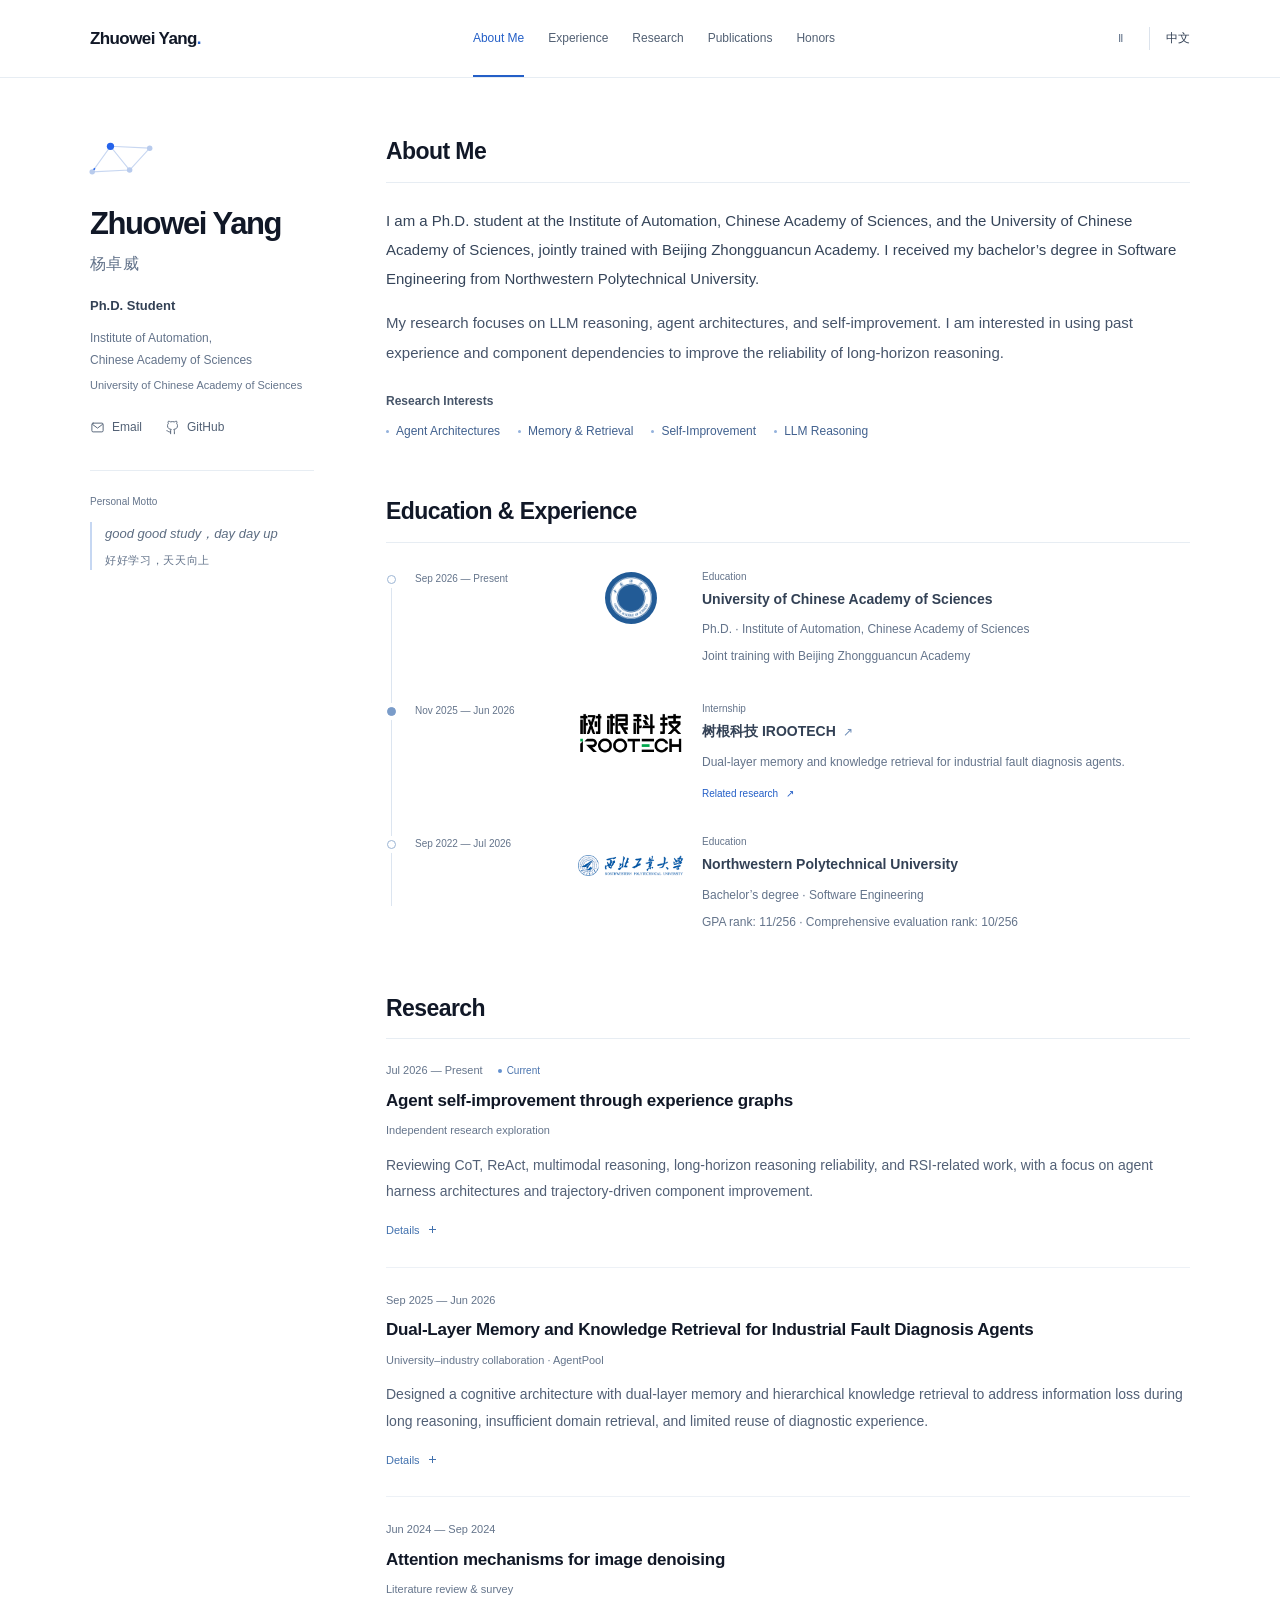
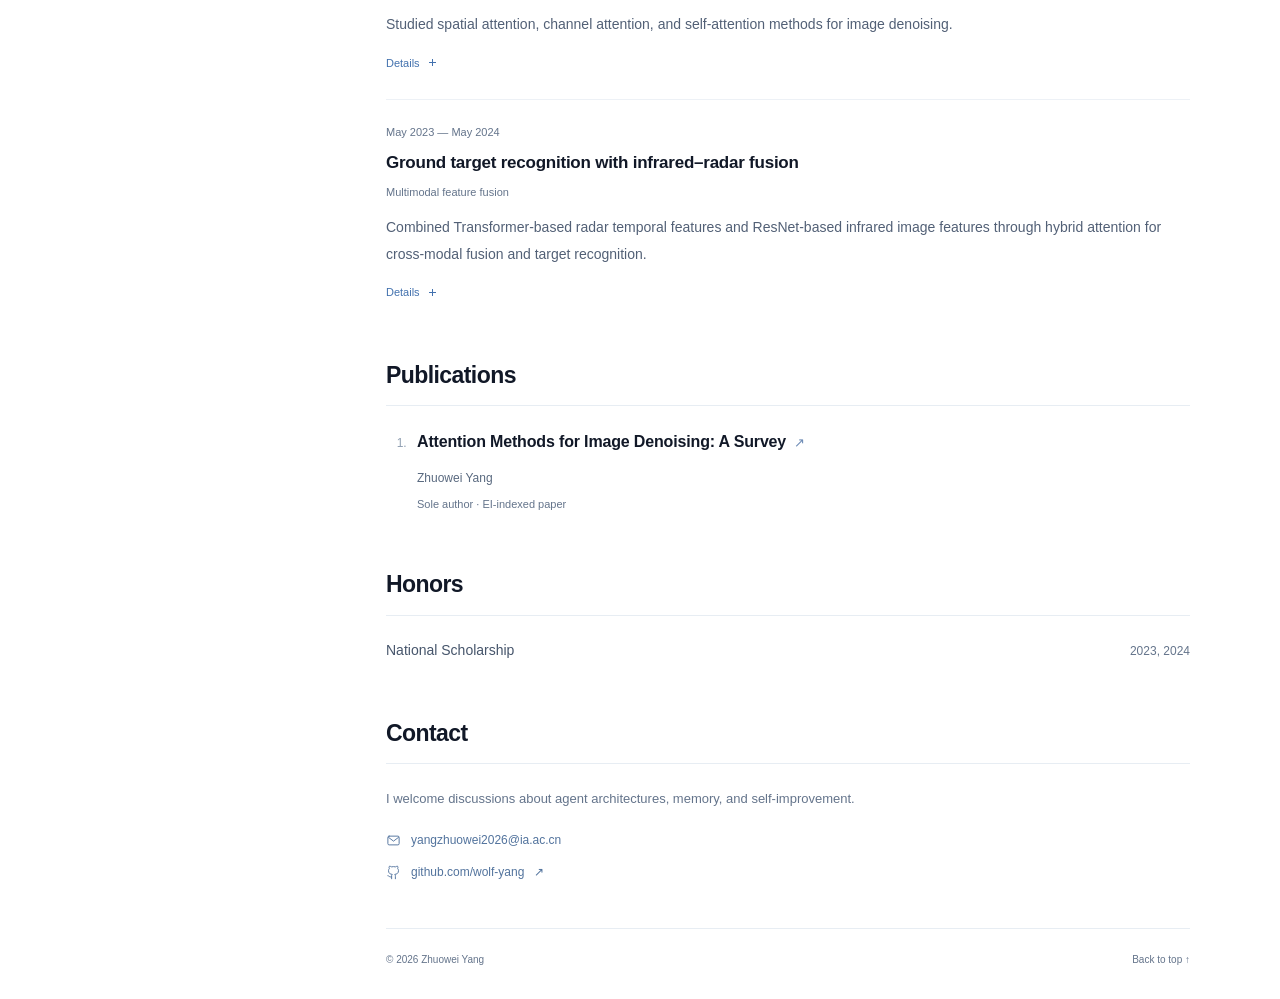
==== commit c17a2e2b: "Add official institution logos, link publication DOI, and move experience before research" ====
--- a/index.html
+++ b/index.html
@@ -1,11 +1,12 @@
 <!doctype html>
-<html lang="en"><head><meta charset="utf-8"><meta name="viewport" content="width=device-width,initial-scale=1"><meta name="theme-color" content="#ffffff"><meta name="description" content="Zhuowei Yang — Ph.D. student researching agent architectures, memory, knowledge retrieval, and self-improvement."><meta property="og:type" content="website"><meta property="og:title" content="Zhuowei Yang | Agent Research"><meta property="og:description" content="Zhuowei Yang — Ph.D. student researching agent architectures, memory, knowledge retrieval, and self-improvement."><meta property="og:url" content="https://wolf-yang.github.io/"><title>Zhuowei Yang | Agent Research</title><link rel="icon" href="favicon.svg" type="image/svg+xml"><link rel="stylesheet" href="style.css?v=4"><link rel="alternate" hreflang="en" href="https://wolf-yang.github.io/"><link rel="alternate" hreflang="zh-CN" href="https://wolf-yang.github.io/zh.html"><link rel="alternate" hreflang="x-default" href="https://wolf-yang.github.io/"><link rel="canonical" href="https://wolf-yang.github.io/"><script src="main.js?v=4" defer></script></head>
-<body><a class="skip-link" href="#main">Skip to content</a><div class="reading-progress" aria-hidden="true"></div><header class="site-header"><div class="header-inner"><a class="site-brand" href="#home">Zhuowei Yang<span aria-hidden="true">.</span></a><nav aria-label="Main navigation"><a href="#about">About Me</a><a href="#research">Research</a><a href="#publications">Publications</a><a href="#experience">Experience</a><a href="#honors">Honors</a></nav><div class="header-controls"><button class="motion-button js-only" type="button" aria-pressed="false" aria-label="Turn off animations" title="Turn off animations" data-pause-label="Turn off animations" data-resume-label="Turn on animations"><span class="motion-icon" aria-hidden="true">Ⅱ</span></button><a class="language-switch" href="zh.html" lang="zh-CN" aria-label="切换至中文">中文</a></div></div></header>
+<html lang="en"><head><meta charset="utf-8"><meta name="viewport" content="width=device-width,initial-scale=1"><meta name="theme-color" content="#ffffff"><meta name="description" content="Zhuowei Yang — Ph.D. student researching agent architectures, memory, knowledge retrieval, and self-improvement."><meta property="og:type" content="website"><meta property="og:title" content="Zhuowei Yang | Agent Research"><meta property="og:description" content="Zhuowei Yang — Ph.D. student researching agent architectures, memory, knowledge retrieval, and self-improvement."><meta property="og:url" content="https://wolf-yang.github.io/"><title>Zhuowei Yang | Agent Research</title><link rel="icon" href="favicon.svg" type="image/svg+xml"><link rel="stylesheet" href="style.css?v=5"><link rel="alternate" hreflang="en" href="https://wolf-yang.github.io/"><link rel="alternate" hreflang="zh-CN" href="https://wolf-yang.github.io/zh.html"><link rel="alternate" hreflang="x-default" href="https://wolf-yang.github.io/"><link rel="canonical" href="https://wolf-yang.github.io/"><script src="main.js?v=4" defer></script></head>
+<body><a class="skip-link" href="#main">Skip to content</a><div class="reading-progress" aria-hidden="true"></div><header class="site-header"><div class="header-inner"><a class="site-brand" href="#home">Zhuowei Yang<span aria-hidden="true">.</span></a><nav aria-label="Main navigation"><a href="#about">About Me</a><a href="#experience">Experience</a><a href="#research">Research</a><a href="#publications">Publications</a><a href="#honors">Honors</a></nav><div class="header-controls"><button class="motion-button js-only" type="button" aria-pressed="false" aria-label="Turn off animations" title="Turn off animations" data-pause-label="Turn off animations" data-resume-label="Turn on animations"><span class="motion-icon" aria-hidden="true">Ⅱ</span></button><a class="language-switch" href="zh.html" lang="zh-CN" aria-label="切换至中文">中文</a></div></div></header>
 <div class="page-layout" id="home"><aside class="profile" aria-labelledby="profile-name"><div class="profile-intro"><div class="profile-mark" aria-hidden="true"><svg viewBox="0 0 80 56" fill="none"><path d="M9 41 29 13l21 26 22-24M9 41l41-2M29 13l43 2" stroke="#c8d7f1" stroke-width="1.2"/><path class="network-signal" d="M9 41 29 13l21 26 22-24" stroke="#2563eb" stroke-width="1.8" stroke-dasharray="5 100"/><circle cx="9" cy="41" r="3" fill="#b8cbed"/><circle cx="29" cy="13" r="4" fill="#2563eb"/><circle cx="50" cy="39" r="3" fill="#b8cbed"/><circle cx="72" cy="15" r="3" fill="#b8cbed"/></svg></div><h1 id="profile-name">Zhuowei Yang</h1><p class="profile-other-name">杨卓威</p><p class="profile-role">Ph.D. Student</p><p class="profile-affiliation">Institute of Automation,<br>Chinese Academy of Sciences</p><p class="profile-university">University of Chinese Academy of Sciences</p><div class="profile-links"><a href="mailto:yangzhuowei2026@ia.ac.cn"><svg width="17" height="17" viewBox="0 0 24 24" fill="none" stroke="currentColor" stroke-width="1.5" stroke-linecap="round" stroke-linejoin="round" aria-hidden="true"><rect x="3" y="5" width="18" height="14" rx="2"/><path d="m4 7 8 6 8-6"/></svg>Email</a><a href="https://github.com/wolf-yang"><svg width="17" height="17" viewBox="0 0 24 24" fill="none" stroke="currentColor" stroke-width="1.5" stroke-linecap="round" stroke-linejoin="round" aria-hidden="true"><path d="M9 19c-4 1-4-2-6-2m12 5v-4a3.5 3.5 0 0 0-1-3c3-.3 6-1.5 6-6a4.6 4.6 0 0 0-1.3-3.2A4.3 4.3 0 0 0 18.6 2S17.4 1.7 15 3a11 11 0 0 0-6 0C6.6 1.7 5.4 2 5.4 2a4.3 4.3 0 0 0-.1 3.8A4.6 4.6 0 0 0 4 9c0 4.5 3 5.7 6 6a3.5 3.5 0 0 0-1 3v4"/></svg>GitHub</a></div></div><div class="profile-motto"><span class="motto-label">Personal Motto</span><blockquote><span lang="en">good good study，day day up</span> <span class="motto-zh" lang="zh-CN">好好学习，天天向上</span></blockquote></div></aside>
 <main id="main"><section class="content-section about-section" id="about" aria-labelledby="about-title"><h2 id="about-title" class="section-title">About Me</h2><p>I am a Ph.D. student at the Institute of Automation, Chinese Academy of Sciences, and the University of Chinese Academy of Sciences, jointly trained with Beijing Zhongguancun Academy. I received my bachelor’s degree in Software Engineering from Northwestern Polytechnical University.</p><p>My research focuses on LLM reasoning, agent architectures, and self-improvement. I am interested in using past experience and component dependencies to improve the reliability of long-horizon reasoning.</p><div class="research-interests"><h3>Research Interests</h3><ul><li>Agent Architectures</li><li>Memory & Retrieval</li><li>Self-Improvement</li><li>LLM Reasoning</li></ul></div></section>
+<section class="content-section experience-section" id="experience" aria-labelledby="experience-title"><h2 id="experience-title" class="section-title">Education & Experience</h2><ol class="experience-timeline" aria-label="Education & Experience"><li class="timeline-item reveal" id="education-1" data-kind="education" data-start="2026-09" data-end="present"><div class="timeline-marker" aria-hidden="true"></div><div class="timeline-date">Sep 2026 — Present</div><div class="timeline-content"><div class="institution-row"><a class="institution-logo logo-ucas" href="https://www.ucas.ac.cn/" aria-label="University of Chinese Academy of Sciences official website"><img src="assets/logos/ucas.png" alt="" width="108" height="108" loading="lazy" decoding="async"></a><div class="institution-copy"><span class="entry-type">Education</span><h3>University of Chinese Academy of Sciences</h3><p>Ph.D. · Institute of Automation, Chinese Academy of Sciences</p><p>Joint training with Beijing Zhongguancun Academy</p></div></div></div></li><li class="timeline-item reveal" id="internship" data-kind="internship" data-start="2025-11" data-end="2026-06"><div class="timeline-marker" aria-hidden="true"></div><div class="timeline-date">Nov 2025 — Jun 2026</div><div class="timeline-content"><div class="institution-row"><a class="institution-logo logo-irootech" href="https://www.irootech.com/" aria-label="树根科技 IROOTECH official website"><img src="assets/logos/irootech.png" alt="" width="720" height="310" loading="lazy" decoding="async"></a><div class="institution-copy"><span class="entry-type">Internship</span><h3><a class="company-link" href="https://www.irootech.com/">树根科技 IROOTECH <span aria-hidden="true">↗</span></a></h3><p>Dual-layer memory and knowledge retrieval for industrial fault diagnosis agents.</p><a class="inline-link" href="#project-2">Related research<span aria-hidden="true">↗</span></a></div></div></div></li><li class="timeline-item reveal" id="education-2" data-kind="education" data-start="2022-09" data-end="2026-07"><div class="timeline-marker" aria-hidden="true"></div><div class="timeline-date">Sep 2022 — Jul 2026</div><div class="timeline-content"><div class="institution-row"><a class="institution-logo logo-npu" href="https://www.nwpu.edu.cn/" aria-label="Northwestern Polytechnical University official website"><img src="assets/logos/npu.png" alt="" width="321" height="63" loading="lazy" decoding="async"></a><div class="institution-copy"><span class="entry-type">Education</span><h3>Northwestern Polytechnical University</h3><p>Bachelor’s degree · Software Engineering</p><p>GPA rank: 11/256 · Comprehensive evaluation rank: 10/256</p></div></div></div></li></ol></section>
 <section class="content-section" id="research" aria-labelledby="research-title"><h2 id="research-title" class="section-title">Research</h2><div class="research-list"><article class="research-entry reveal" id="project-1"><div class="entry-meta"><span>Jul 2026 — Present</span><span class="current-label"><i aria-hidden="true"></i>Current</span></div><h3>Agent self-improvement through experience graphs</h3><p class="entry-type">Independent research exploration</p><p>Reviewing CoT, ReAct, multimodal reasoning, long-horizon reasoning reliability, and RSI-related work, with a focus on agent harness architectures and trajectory-driven component improvement.</p><details class="research-details"><summary>Details<span class="details-symbol" aria-hidden="true"></span></summary><div class="details-content"><p>Exploring an experience graph for coordinated improvement across components: linking successful and failed trajectories to harness components and dependencies to guide component selection and joint updates. Designing and validating the approach using open-source RSI frameworks.</p></div></details></article><article class="research-entry reveal" id="project-2"><div class="entry-meta"><span>Sep 2025 — Jun 2026</span></div><h3>Dual-Layer Memory and Knowledge Retrieval for Industrial Fault Diagnosis Agents</h3><p class="entry-type">University–industry collaboration · AgentPool</p><p>Designed a cognitive architecture with dual-layer memory and hierarchical knowledge retrieval to address information loss during long reasoning, insufficient domain retrieval, and limited reuse of diagnostic experience.</p><details class="research-details"><summary>Details<span class="details-symbol" aria-hidden="true"></span></summary><div class="details-content"><p>Built structured working memory for key information, ruled-out hypotheses, and pending checks; organized diagnostic histories into long-term memory; developed hierarchical indexes over industrial manuals and experience, combining tree-based retrieval with cross-branch tag associations.</p></div></details></article><article class="research-entry reveal" id="project-3"><div class="entry-meta"><span>Jun 2024 — Sep 2024</span></div><h3>Attention mechanisms for image denoising</h3><p class="entry-type">Literature review &amp; survey</p><p>Studied spatial attention, channel attention, and self-attention methods for image denoising.</p><details class="research-details"><summary>Details<span class="details-symbol" aria-hidden="true"></span></summary><div class="details-content"><p>Reviewed more than 50 papers and independently authored a survey.</p></div></details></article><article class="research-entry reveal" id="project-4"><div class="entry-meta"><span>May 2023 — May 2024</span></div><h3>Ground target recognition with infrared–radar fusion</h3><p class="entry-type">Multimodal feature fusion</p><p>Combined Transformer-based radar temporal features and ResNet-based infrared image features through hybrid attention for cross-modal fusion and target recognition.</p><details class="research-details"><summary>Details<span class="details-symbol" aria-hidden="true"></span></summary><div class="details-content"><p>Designed and implemented a fusion module incorporating spatial and channel attention, and contributed to platform development.</p></div></details></article></div></section>
-<section class="content-section reveal" id="publications" aria-labelledby="publications-title"><h2 id="publications-title" class="section-title">Publications</h2><ol class="publication-list"><li><article class="publication-entry"><h3>Attention Methods for Image Denoising: A Survey</h3><p class="publication-author"><strong>Zhuowei Yang</strong></p><p class="publication-meta">Sole author · EI-indexed paper</p></article></li></ol></section>
-<section class="content-section experience-section" id="experience" aria-labelledby="experience-title"><h2 id="experience-title" class="section-title">Education & Experience</h2><ol class="experience-timeline" aria-label="Education & Experience"><li class="timeline-item reveal" id="education-1" data-kind="education" data-start="2026-09" data-end="present"><div class="timeline-marker" aria-hidden="true"></div><div class="timeline-date">Sep 2026 — Present</div><div class="timeline-content"><span class="entry-type">Education</span><h3>University of Chinese Academy of Sciences</h3><p>Ph.D. · Institute of Automation, Chinese Academy of Sciences</p><p>Joint training with Beijing Zhongguancun Academy</p></div></li><li class="timeline-item reveal" id="internship" data-kind="internship" data-start="2025-11" data-end="2026-06"><div class="timeline-marker" aria-hidden="true"></div><div class="timeline-date">Nov 2025 — Jun 2026</div><div class="timeline-content"><span class="entry-type">Internship</span><h3><a class="company-link" href="https://www.irootech.com/">树根科技 IROOTECH <span aria-hidden="true">↗</span></a></h3><p>Dual-layer memory and knowledge retrieval for industrial fault diagnosis agents.</p><a class="inline-link" href="#project-2">Related research<span aria-hidden="true">↗</span></a></div></li><li class="timeline-item reveal" id="education-2" data-kind="education" data-start="2022-09" data-end="2026-07"><div class="timeline-marker" aria-hidden="true"></div><div class="timeline-date">Sep 2022 — Jul 2026</div><div class="timeline-content"><span class="entry-type">Education</span><h3>Northwestern Polytechnical University</h3><p>Bachelor’s degree · Software Engineering</p><p>GPA rank: 11/256 · Comprehensive evaluation rank: 10/256</p></div></li></ol></section>
+<section class="content-section reveal" id="publications" aria-labelledby="publications-title"><h2 id="publications-title" class="section-title">Publications</h2><ol class="publication-list"><li><article class="publication-entry"><h3><a class="publication-title-link" href="https://doi.org/10.1109/ICCSI62669.2024.10799369">Attention Methods for Image Denoising: A Survey <span aria-hidden="true">↗</span></a></h3><p class="publication-author"><strong>Zhuowei Yang</strong></p><p class="publication-meta">Sole author · EI-indexed paper</p></article></li></ol></section>
+
 <section class="content-section reveal" id="honors" aria-labelledby="honors-title"><h2 id="honors-title" class="section-title">Honors</h2><ul class="honors-list"><li><span class="honor-name">National Scholarship</span><span class="honor-years">2023, 2024</span></li></ul></section>
 <section class="content-section contact-section reveal" id="contact" aria-labelledby="contact-title"><h2 id="contact-title" class="section-title">Contact</h2><p>I welcome discussions about agent architectures, memory, and self-improvement.</p><div class="contact-links"><a href="mailto:yangzhuowei2026@ia.ac.cn"><svg width="17" height="17" viewBox="0 0 24 24" fill="none" stroke="currentColor" stroke-width="1.5" stroke-linecap="round" stroke-linejoin="round" aria-hidden="true"><rect x="3" y="5" width="18" height="14" rx="2"/><path d="m4 7 8 6 8-6"/></svg>yangzhuowei2026@ia.ac.cn</a><a href="https://github.com/wolf-yang"><svg width="17" height="17" viewBox="0 0 24 24" fill="none" stroke="currentColor" stroke-width="1.5" stroke-linecap="round" stroke-linejoin="round" aria-hidden="true"><path d="M9 19c-4 1-4-2-6-2m12 5v-4a3.5 3.5 0 0 0-1-3c3-.3 6-1.5 6-6a4.6 4.6 0 0 0-1.3-3.2A4.3 4.3 0 0 0 18.6 2S17.4 1.7 15 3a11 11 0 0 0-6 0C6.6 1.7 5.4 2 5.4 2a4.3 4.3 0 0 0-.1 3.8A4.6 4.6 0 0 0 4 9c0 4.5 3 5.7 6 6a3.5 3.5 0 0 0-1 3v4"/></svg>github.com/wolf-yang<span aria-hidden="true">↗</span></a></div></section>
 <footer class="site-footer"><span>© 2026 Zhuowei Yang</span><a href="#home">Back to top ↑</a></footer></main></div></body></html>
--- a/style.css
+++ b/style.css
@@ -10,3 +10,9 @@
 @media(max-width:760px){html{scroll-padding-top:139px}.header-inner{padding:17px 24px 12px;display:grid;grid-template-columns:1fr auto;gap:15px 20px;min-height:0}.site-brand{font-size:16px}.header-controls{gap:12px}.site-header nav{grid-column:1/-1;grid-row:2;justify-content:space-between;gap:14px;overflow-x:auto;scrollbar-width:none;padding:0 0 3px}.site-header nav::-webkit-scrollbar{display:none}.site-header nav>a{font-size:11px;line-height:1.8}.site-header nav>a:after{bottom:-4px;height:1px}.language-switch{padding-left:12px;font-size:11px}.motion-button{width:22px;height:22px}.page-layout{display:block;padding:34px 24px 0}.profile{position:static;padding-bottom:30px;margin-bottom:35px;border-bottom:1px solid var(--line);display:grid;grid-template-columns:1fr 1fr;column-gap:30px;align-items:start}.profile-mark{width:53px;height:38px;margin:0 0 14px -4px}.profile h1{font-size:32px}.profile-other-name{font-size:14px;margin:8px 0 16px}.profile-role{font-size:12px;margin-bottom:7px}.profile-affiliation{font-size:11px}.profile-university{font-size:10px;margin-bottom:15px}.profile-motto{border-top:0;margin-top:69px;padding-top:0;max-width:250px}.motto-label{font-size:10px}.profile-motto blockquote{font-size:13px;padding-left:12px}.motto-zh{font-size:10px}.profile-links a{font-size:11px}.profile-links{gap:23px}.section-title{font-size:22px;margin-bottom:20px;padding-bottom:12px}.about-section>p{font-size:14px;line-height:1.95}.content-section{padding-bottom:35px;margin-bottom:7px}.research-entry h3{font-size:16px}.research-entry>p:not(.entry-type){font-size:13px}.research-entry{padding-bottom:23px;margin-bottom:23px;scroll-margin-top:139px}.research-interests li{font-size:11px}.research-interests ul{gap:8px 16px}.entry-meta{font-size:10px}.entry-type{font-size:10px}.publication-entry h3{font-size:15px}.timeline-item{grid-template-columns:130px minmax(0,1fr);gap:16px;padding-left:27px}.timeline-content .entry-type{display:block}.timeline-date{font-size:9px}.timeline-content h3{font-size:13px}.timeline-content p{font-size:11px}.honors-list li{font-size:13px}.honor-years{font-size:11px}.details-content p{font-size:12px}.contact-links a{font-size:11px}.contact-links{gap:12px}.site-footer{font-size:9px;padding-bottom:24px}html[lang="zh-CN"] .profile h1{font-size:32px}html[lang="zh-CN"] .section-title{font-size:21px}html[lang="zh-CN"] .research-entry h3{font-size:16px}}
 @media(max-width:500px){.profile{display:block;padding-bottom:28px;margin-bottom:31px}.profile-mark{display:none}.profile h1{font-size:32px}.profile-other-name{margin-bottom:13px}.profile-affiliation br{display:none}.profile-university{margin-bottom:14px}.profile-motto{margin-top:24px;padding-top:17px;border-top:1px solid var(--line);max-width:none}.profile-motto blockquote{font-size:12px}.motto-zh{font-size:10px}.motto-label{font-size:9px;margin-bottom:7px}.timeline-item{grid-template-columns:1fr;row-gap:6px;padding-bottom:25px}.timeline-content .entry-type{display:none}.timeline-date{font-size:10px}.timeline-content h3{font-size:14px}.timeline-content p{font-size:11px}.section-title{font-size:21px}.header-inner{padding-inline:20px}.page-layout{padding-inline:22px}.site-header nav{gap:12px}.site-header nav>a{font-size:10.5px}.research-interests li{font-size:10px}.honors-list li{gap:16px}.honor-years{white-space:nowrap}}
 @media(prefers-reduced-motion:reduce){html{scroll-behavior:auto}*,*:before,*:after{animation:none!important;transition:none!important}.will-reveal{opacity:1;transform:none}.motion-button,.reading-progress{display:none!important}}
+/* Preserve the institutions' original marks and proportions. */
+.institution-row{display:grid;grid-template-columns:106px minmax(0,1fr);gap:18px;align-items:start}.institution-copy{min-width:0}.institution-logo{display:flex;width:106px;height:56px;align-items:center;justify-content:center;align-self:start;flex-shrink:0;text-decoration:none;margin-top:4px}.institution-logo img{display:block;width:100%;height:100%;object-fit:contain;transition:opacity .2s}.institution-logo:hover img{opacity:.8}.institution-logo.logo-ucas{width:52px;height:52px;margin-left:27px;background:#225b96;border-radius:50%;padding:5px}.institution-logo.logo-ucas img{width:42px;height:42px}.publication-title-link{color:inherit;text-decoration:none;transition:color .2s}.publication-title-link>span{font-size:13px;font-weight:400;color:#6d8bb5;margin-left:4px;white-space:nowrap}.publication-title-link:hover{color:var(--accent);text-decoration:underline;text-underline-offset:4px}
+@media(max-width:1050px){.institution-row{grid-template-columns:94px minmax(0,1fr);gap:17px}.institution-logo{width:94px;height:52px}.institution-logo.logo-ucas{margin-left:21px}}
+@media(max-width:760px){.institution-row{grid-template-columns:86px minmax(0,1fr);gap:16px}.institution-logo{width:86px;height:50px;margin-top:3px}.institution-logo.logo-ucas{width:48px;height:48px;margin-left:19px;padding:5px}.institution-logo.logo-ucas img{width:38px;height:38px}}
+@media(max-width:500px){.institution-row{grid-template-columns:74px minmax(0,1fr);gap:14px}.institution-logo{width:74px;height:43px;margin-top:2px}.institution-logo.logo-ucas{width:43px;height:43px;margin-left:15px;padding:4px}.institution-logo.logo-ucas img{width:35px;height:35px}.timeline-content h3{font-size:13px}.timeline-content p{font-size:11px}}
+@media(prefers-reduced-motion:reduce){.institution-logo img,.publication-title-link{transition:none}}
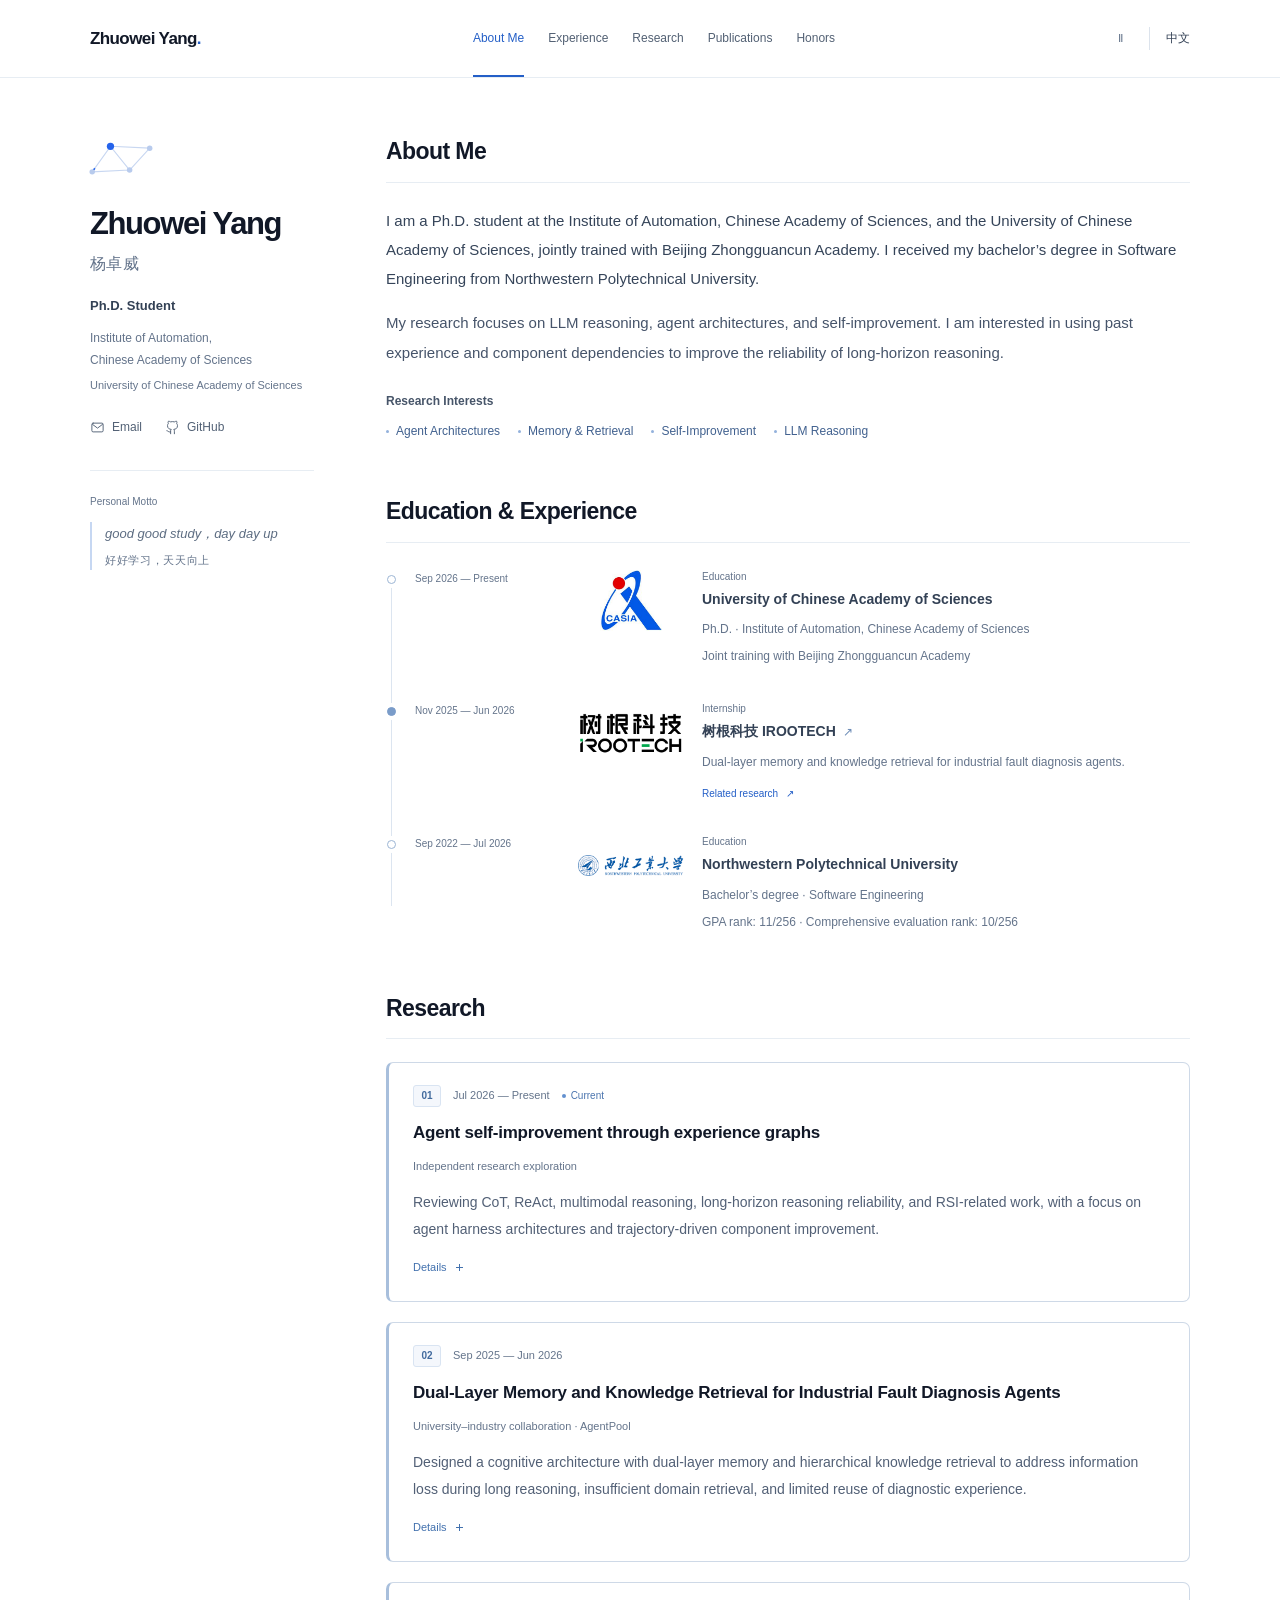
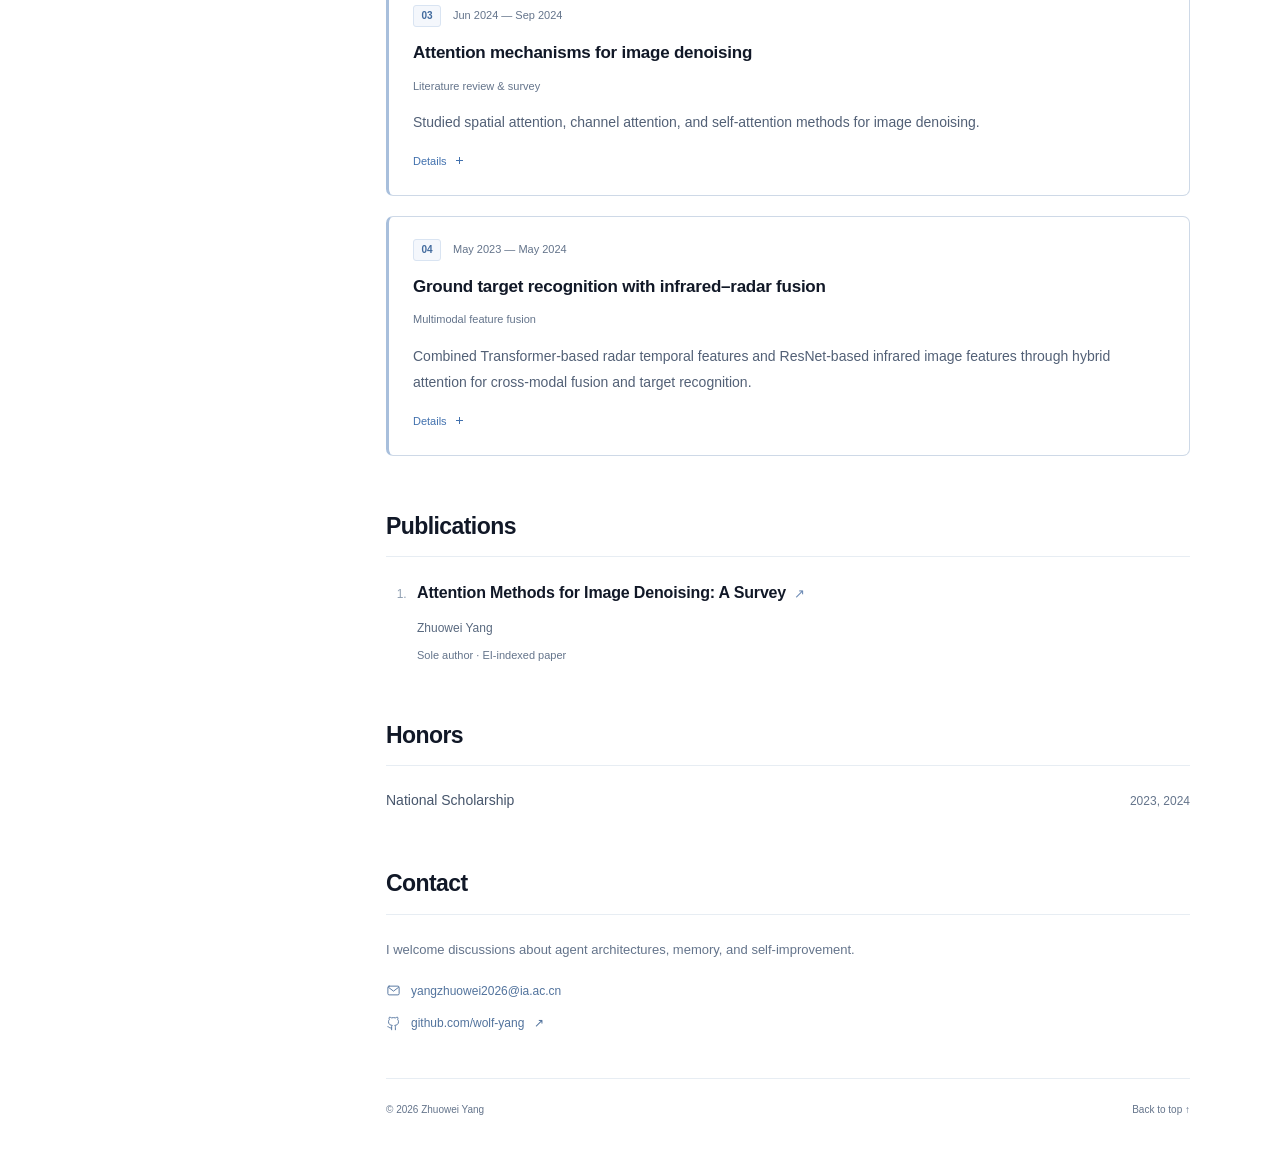
==== commit 9a2cf87d: "Use official CASIA logo and clearly separate research entries" ====
--- a/index.html
+++ b/index.html
@@ -1,10 +1,10 @@
 <!doctype html>
-<html lang="en"><head><meta charset="utf-8"><meta name="viewport" content="width=device-width,initial-scale=1"><meta name="theme-color" content="#ffffff"><meta name="description" content="Zhuowei Yang — Ph.D. student researching agent architectures, memory, knowledge retrieval, and self-improvement."><meta property="og:type" content="website"><meta property="og:title" content="Zhuowei Yang | Agent Research"><meta property="og:description" content="Zhuowei Yang — Ph.D. student researching agent architectures, memory, knowledge retrieval, and self-improvement."><meta property="og:url" content="https://wolf-yang.github.io/"><title>Zhuowei Yang | Agent Research</title><link rel="icon" href="favicon.svg" type="image/svg+xml"><link rel="stylesheet" href="style.css?v=5"><link rel="alternate" hreflang="en" href="https://wolf-yang.github.io/"><link rel="alternate" hreflang="zh-CN" href="https://wolf-yang.github.io/zh.html"><link rel="alternate" hreflang="x-default" href="https://wolf-yang.github.io/"><link rel="canonical" href="https://wolf-yang.github.io/"><script src="main.js?v=4" defer></script></head>
+<html lang="en"><head><meta charset="utf-8"><meta name="viewport" content="width=device-width,initial-scale=1"><meta name="theme-color" content="#ffffff"><meta name="description" content="Zhuowei Yang — Ph.D. student researching agent architectures, memory, knowledge retrieval, and self-improvement."><meta property="og:type" content="website"><meta property="og:title" content="Zhuowei Yang | Agent Research"><meta property="og:description" content="Zhuowei Yang — Ph.D. student researching agent architectures, memory, knowledge retrieval, and self-improvement."><meta property="og:url" content="https://wolf-yang.github.io/"><title>Zhuowei Yang | Agent Research</title><link rel="icon" href="favicon.svg" type="image/svg+xml"><link rel="stylesheet" href="style.css?v=6"><link rel="alternate" hreflang="en" href="https://wolf-yang.github.io/"><link rel="alternate" hreflang="zh-CN" href="https://wolf-yang.github.io/zh.html"><link rel="alternate" hreflang="x-default" href="https://wolf-yang.github.io/"><link rel="canonical" href="https://wolf-yang.github.io/"><script src="main.js?v=4" defer></script></head>
 <body><a class="skip-link" href="#main">Skip to content</a><div class="reading-progress" aria-hidden="true"></div><header class="site-header"><div class="header-inner"><a class="site-brand" href="#home">Zhuowei Yang<span aria-hidden="true">.</span></a><nav aria-label="Main navigation"><a href="#about">About Me</a><a href="#experience">Experience</a><a href="#research">Research</a><a href="#publications">Publications</a><a href="#honors">Honors</a></nav><div class="header-controls"><button class="motion-button js-only" type="button" aria-pressed="false" aria-label="Turn off animations" title="Turn off animations" data-pause-label="Turn off animations" data-resume-label="Turn on animations"><span class="motion-icon" aria-hidden="true">Ⅱ</span></button><a class="language-switch" href="zh.html" lang="zh-CN" aria-label="切换至中文">中文</a></div></div></header>
 <div class="page-layout" id="home"><aside class="profile" aria-labelledby="profile-name"><div class="profile-intro"><div class="profile-mark" aria-hidden="true"><svg viewBox="0 0 80 56" fill="none"><path d="M9 41 29 13l21 26 22-24M9 41l41-2M29 13l43 2" stroke="#c8d7f1" stroke-width="1.2"/><path class="network-signal" d="M9 41 29 13l21 26 22-24" stroke="#2563eb" stroke-width="1.8" stroke-dasharray="5 100"/><circle cx="9" cy="41" r="3" fill="#b8cbed"/><circle cx="29" cy="13" r="4" fill="#2563eb"/><circle cx="50" cy="39" r="3" fill="#b8cbed"/><circle cx="72" cy="15" r="3" fill="#b8cbed"/></svg></div><h1 id="profile-name">Zhuowei Yang</h1><p class="profile-other-name">杨卓威</p><p class="profile-role">Ph.D. Student</p><p class="profile-affiliation">Institute of Automation,<br>Chinese Academy of Sciences</p><p class="profile-university">University of Chinese Academy of Sciences</p><div class="profile-links"><a href="mailto:yangzhuowei2026@ia.ac.cn"><svg width="17" height="17" viewBox="0 0 24 24" fill="none" stroke="currentColor" stroke-width="1.5" stroke-linecap="round" stroke-linejoin="round" aria-hidden="true"><rect x="3" y="5" width="18" height="14" rx="2"/><path d="m4 7 8 6 8-6"/></svg>Email</a><a href="https://github.com/wolf-yang"><svg width="17" height="17" viewBox="0 0 24 24" fill="none" stroke="currentColor" stroke-width="1.5" stroke-linecap="round" stroke-linejoin="round" aria-hidden="true"><path d="M9 19c-4 1-4-2-6-2m12 5v-4a3.5 3.5 0 0 0-1-3c3-.3 6-1.5 6-6a4.6 4.6 0 0 0-1.3-3.2A4.3 4.3 0 0 0 18.6 2S17.4 1.7 15 3a11 11 0 0 0-6 0C6.6 1.7 5.4 2 5.4 2a4.3 4.3 0 0 0-.1 3.8A4.6 4.6 0 0 0 4 9c0 4.5 3 5.7 6 6a3.5 3.5 0 0 0-1 3v4"/></svg>GitHub</a></div></div><div class="profile-motto"><span class="motto-label">Personal Motto</span><blockquote><span lang="en">good good study，day day up</span> <span class="motto-zh" lang="zh-CN">好好学习，天天向上</span></blockquote></div></aside>
 <main id="main"><section class="content-section about-section" id="about" aria-labelledby="about-title"><h2 id="about-title" class="section-title">About Me</h2><p>I am a Ph.D. student at the Institute of Automation, Chinese Academy of Sciences, and the University of Chinese Academy of Sciences, jointly trained with Beijing Zhongguancun Academy. I received my bachelor’s degree in Software Engineering from Northwestern Polytechnical University.</p><p>My research focuses on LLM reasoning, agent architectures, and self-improvement. I am interested in using past experience and component dependencies to improve the reliability of long-horizon reasoning.</p><div class="research-interests"><h3>Research Interests</h3><ul><li>Agent Architectures</li><li>Memory & Retrieval</li><li>Self-Improvement</li><li>LLM Reasoning</li></ul></div></section>
-<section class="content-section experience-section" id="experience" aria-labelledby="experience-title"><h2 id="experience-title" class="section-title">Education & Experience</h2><ol class="experience-timeline" aria-label="Education & Experience"><li class="timeline-item reveal" id="education-1" data-kind="education" data-start="2026-09" data-end="present"><div class="timeline-marker" aria-hidden="true"></div><div class="timeline-date">Sep 2026 — Present</div><div class="timeline-content"><div class="institution-row"><a class="institution-logo logo-ucas" href="https://www.ucas.ac.cn/" aria-label="University of Chinese Academy of Sciences official website"><img src="assets/logos/ucas.png" alt="" width="108" height="108" loading="lazy" decoding="async"></a><div class="institution-copy"><span class="entry-type">Education</span><h3>University of Chinese Academy of Sciences</h3><p>Ph.D. · Institute of Automation, Chinese Academy of Sciences</p><p>Joint training with Beijing Zhongguancun Academy</p></div></div></div></li><li class="timeline-item reveal" id="internship" data-kind="internship" data-start="2025-11" data-end="2026-06"><div class="timeline-marker" aria-hidden="true"></div><div class="timeline-date">Nov 2025 — Jun 2026</div><div class="timeline-content"><div class="institution-row"><a class="institution-logo logo-irootech" href="https://www.irootech.com/" aria-label="树根科技 IROOTECH official website"><img src="assets/logos/irootech.png" alt="" width="720" height="310" loading="lazy" decoding="async"></a><div class="institution-copy"><span class="entry-type">Internship</span><h3><a class="company-link" href="https://www.irootech.com/">树根科技 IROOTECH <span aria-hidden="true">↗</span></a></h3><p>Dual-layer memory and knowledge retrieval for industrial fault diagnosis agents.</p><a class="inline-link" href="#project-2">Related research<span aria-hidden="true">↗</span></a></div></div></div></li><li class="timeline-item reveal" id="education-2" data-kind="education" data-start="2022-09" data-end="2026-07"><div class="timeline-marker" aria-hidden="true"></div><div class="timeline-date">Sep 2022 — Jul 2026</div><div class="timeline-content"><div class="institution-row"><a class="institution-logo logo-npu" href="https://www.nwpu.edu.cn/" aria-label="Northwestern Polytechnical University official website"><img src="assets/logos/npu.png" alt="" width="321" height="63" loading="lazy" decoding="async"></a><div class="institution-copy"><span class="entry-type">Education</span><h3>Northwestern Polytechnical University</h3><p>Bachelor’s degree · Software Engineering</p><p>GPA rank: 11/256 · Comprehensive evaluation rank: 10/256</p></div></div></div></li></ol></section>
-<section class="content-section" id="research" aria-labelledby="research-title"><h2 id="research-title" class="section-title">Research</h2><div class="research-list"><article class="research-entry reveal" id="project-1"><div class="entry-meta"><span>Jul 2026 — Present</span><span class="current-label"><i aria-hidden="true"></i>Current</span></div><h3>Agent self-improvement through experience graphs</h3><p class="entry-type">Independent research exploration</p><p>Reviewing CoT, ReAct, multimodal reasoning, long-horizon reasoning reliability, and RSI-related work, with a focus on agent harness architectures and trajectory-driven component improvement.</p><details class="research-details"><summary>Details<span class="details-symbol" aria-hidden="true"></span></summary><div class="details-content"><p>Exploring an experience graph for coordinated improvement across components: linking successful and failed trajectories to harness components and dependencies to guide component selection and joint updates. Designing and validating the approach using open-source RSI frameworks.</p></div></details></article><article class="research-entry reveal" id="project-2"><div class="entry-meta"><span>Sep 2025 — Jun 2026</span></div><h3>Dual-Layer Memory and Knowledge Retrieval for Industrial Fault Diagnosis Agents</h3><p class="entry-type">University–industry collaboration · AgentPool</p><p>Designed a cognitive architecture with dual-layer memory and hierarchical knowledge retrieval to address information loss during long reasoning, insufficient domain retrieval, and limited reuse of diagnostic experience.</p><details class="research-details"><summary>Details<span class="details-symbol" aria-hidden="true"></span></summary><div class="details-content"><p>Built structured working memory for key information, ruled-out hypotheses, and pending checks; organized diagnostic histories into long-term memory; developed hierarchical indexes over industrial manuals and experience, combining tree-based retrieval with cross-branch tag associations.</p></div></details></article><article class="research-entry reveal" id="project-3"><div class="entry-meta"><span>Jun 2024 — Sep 2024</span></div><h3>Attention mechanisms for image denoising</h3><p class="entry-type">Literature review &amp; survey</p><p>Studied spatial attention, channel attention, and self-attention methods for image denoising.</p><details class="research-details"><summary>Details<span class="details-symbol" aria-hidden="true"></span></summary><div class="details-content"><p>Reviewed more than 50 papers and independently authored a survey.</p></div></details></article><article class="research-entry reveal" id="project-4"><div class="entry-meta"><span>May 2023 — May 2024</span></div><h3>Ground target recognition with infrared–radar fusion</h3><p class="entry-type">Multimodal feature fusion</p><p>Combined Transformer-based radar temporal features and ResNet-based infrared image features through hybrid attention for cross-modal fusion and target recognition.</p><details class="research-details"><summary>Details<span class="details-symbol" aria-hidden="true"></span></summary><div class="details-content"><p>Designed and implemented a fusion module incorporating spatial and channel attention, and contributed to platform development.</p></div></details></article></div></section>
+<section class="content-section experience-section" id="experience" aria-labelledby="experience-title"><h2 id="experience-title" class="section-title">Education & Experience</h2><ol class="experience-timeline" aria-label="Education & Experience"><li class="timeline-item reveal" id="education-1" data-kind="education" data-start="2026-09" data-end="present"><div class="timeline-marker" aria-hidden="true"></div><div class="timeline-date">Sep 2026 — Present</div><div class="timeline-content"><div class="institution-row"><a class="institution-logo logo-casia" href="https://ia.cas.cn/" aria-label="Institute of Automation, Chinese Academy of Sciences official website"><img src="assets/logos/casia.jpg" alt="" width="238" height="236" loading="lazy" decoding="async"></a><div class="institution-copy"><span class="entry-type">Education</span><h3>University of Chinese Academy of Sciences</h3><p>Ph.D. · Institute of Automation, Chinese Academy of Sciences</p><p>Joint training with Beijing Zhongguancun Academy</p></div></div></div></li><li class="timeline-item reveal" id="internship" data-kind="internship" data-start="2025-11" data-end="2026-06"><div class="timeline-marker" aria-hidden="true"></div><div class="timeline-date">Nov 2025 — Jun 2026</div><div class="timeline-content"><div class="institution-row"><a class="institution-logo logo-irootech" href="https://www.irootech.com/" aria-label="树根科技 IROOTECH official website"><img src="assets/logos/irootech.png" alt="" width="720" height="310" loading="lazy" decoding="async"></a><div class="institution-copy"><span class="entry-type">Internship</span><h3><a class="company-link" href="https://www.irootech.com/">树根科技 IROOTECH <span aria-hidden="true">↗</span></a></h3><p>Dual-layer memory and knowledge retrieval for industrial fault diagnosis agents.</p><a class="inline-link" href="#project-2">Related research<span aria-hidden="true">↗</span></a></div></div></div></li><li class="timeline-item reveal" id="education-2" data-kind="education" data-start="2022-09" data-end="2026-07"><div class="timeline-marker" aria-hidden="true"></div><div class="timeline-date">Sep 2022 — Jul 2026</div><div class="timeline-content"><div class="institution-row"><a class="institution-logo logo-npu" href="https://www.nwpu.edu.cn/" aria-label="Northwestern Polytechnical University official website"><img src="assets/logos/npu.png" alt="" width="321" height="63" loading="lazy" decoding="async"></a><div class="institution-copy"><span class="entry-type">Education</span><h3>Northwestern Polytechnical University</h3><p>Bachelor’s degree · Software Engineering</p><p>GPA rank: 11/256 · Comprehensive evaluation rank: 10/256</p></div></div></div></li></ol></section>
+<section class="content-section" id="research" aria-labelledby="research-title"><h2 id="research-title" class="section-title">Research</h2><div class="research-list"><article class="research-entry reveal" id="project-1"><div class="entry-meta"><span class="research-index" aria-hidden="true">01</span><span>Jul 2026 — Present</span><span class="current-label"><i aria-hidden="true"></i>Current</span></div><h3>Agent self-improvement through experience graphs</h3><p class="entry-type">Independent research exploration</p><p>Reviewing CoT, ReAct, multimodal reasoning, long-horizon reasoning reliability, and RSI-related work, with a focus on agent harness architectures and trajectory-driven component improvement.</p><details class="research-details"><summary>Details<span class="details-symbol" aria-hidden="true"></span></summary><div class="details-content"><p>Exploring an experience graph for coordinated improvement across components: linking successful and failed trajectories to harness components and dependencies to guide component selection and joint updates. Designing and validating the approach using open-source RSI frameworks.</p></div></details></article><article class="research-entry reveal" id="project-2"><div class="entry-meta"><span class="research-index" aria-hidden="true">02</span><span>Sep 2025 — Jun 2026</span></div><h3>Dual-Layer Memory and Knowledge Retrieval for Industrial Fault Diagnosis Agents</h3><p class="entry-type">University–industry collaboration · AgentPool</p><p>Designed a cognitive architecture with dual-layer memory and hierarchical knowledge retrieval to address information loss during long reasoning, insufficient domain retrieval, and limited reuse of diagnostic experience.</p><details class="research-details"><summary>Details<span class="details-symbol" aria-hidden="true"></span></summary><div class="details-content"><p>Built structured working memory for key information, ruled-out hypotheses, and pending checks; organized diagnostic histories into long-term memory; developed hierarchical indexes over industrial manuals and experience, combining tree-based retrieval with cross-branch tag associations.</p></div></details></article><article class="research-entry reveal" id="project-3"><div class="entry-meta"><span class="research-index" aria-hidden="true">03</span><span>Jun 2024 — Sep 2024</span></div><h3>Attention mechanisms for image denoising</h3><p class="entry-type">Literature review &amp; survey</p><p>Studied spatial attention, channel attention, and self-attention methods for image denoising.</p><details class="research-details"><summary>Details<span class="details-symbol" aria-hidden="true"></span></summary><div class="details-content"><p>Reviewed more than 50 papers and independently authored a survey.</p></div></details></article><article class="research-entry reveal" id="project-4"><div class="entry-meta"><span class="research-index" aria-hidden="true">04</span><span>May 2023 — May 2024</span></div><h3>Ground target recognition with infrared–radar fusion</h3><p class="entry-type">Multimodal feature fusion</p><p>Combined Transformer-based radar temporal features and ResNet-based infrared image features through hybrid attention for cross-modal fusion and target recognition.</p><details class="research-details"><summary>Details<span class="details-symbol" aria-hidden="true"></span></summary><div class="details-content"><p>Designed and implemented a fusion module incorporating spatial and channel attention, and contributed to platform development.</p></div></details></article></div></section>
 <section class="content-section reveal" id="publications" aria-labelledby="publications-title"><h2 id="publications-title" class="section-title">Publications</h2><ol class="publication-list"><li><article class="publication-entry"><h3><a class="publication-title-link" href="https://doi.org/10.1109/ICCSI62669.2024.10799369">Attention Methods for Image Denoising: A Survey <span aria-hidden="true">↗</span></a></h3><p class="publication-author"><strong>Zhuowei Yang</strong></p><p class="publication-meta">Sole author · EI-indexed paper</p></article></li></ol></section>
 
 <section class="content-section reveal" id="honors" aria-labelledby="honors-title"><h2 id="honors-title" class="section-title">Honors</h2><ul class="honors-list"><li><span class="honor-name">National Scholarship</span><span class="honor-years">2023, 2024</span></li></ul></section>
--- a/style.css
+++ b/style.css
@@ -11,8 +11,15 @@
 @media(max-width:500px){.profile{display:block;padding-bottom:28px;margin-bottom:31px}.profile-mark{display:none}.profile h1{font-size:32px}.profile-other-name{margin-bottom:13px}.profile-affiliation br{display:none}.profile-university{margin-bottom:14px}.profile-motto{margin-top:24px;padding-top:17px;border-top:1px solid var(--line);max-width:none}.profile-motto blockquote{font-size:12px}.motto-zh{font-size:10px}.motto-label{font-size:9px;margin-bottom:7px}.timeline-item{grid-template-columns:1fr;row-gap:6px;padding-bottom:25px}.timeline-content .entry-type{display:none}.timeline-date{font-size:10px}.timeline-content h3{font-size:14px}.timeline-content p{font-size:11px}.section-title{font-size:21px}.header-inner{padding-inline:20px}.page-layout{padding-inline:22px}.site-header nav{gap:12px}.site-header nav>a{font-size:10.5px}.research-interests li{font-size:10px}.honors-list li{gap:16px}.honor-years{white-space:nowrap}}
 @media(prefers-reduced-motion:reduce){html{scroll-behavior:auto}*,*:before,*:after{animation:none!important;transition:none!important}.will-reveal{opacity:1;transform:none}.motion-button,.reading-progress{display:none!important}}
 /* Preserve the institutions' original marks and proportions. */
-.institution-row{display:grid;grid-template-columns:106px minmax(0,1fr);gap:18px;align-items:start}.institution-copy{min-width:0}.institution-logo{display:flex;width:106px;height:56px;align-items:center;justify-content:center;align-self:start;flex-shrink:0;text-decoration:none;margin-top:4px}.institution-logo img{display:block;width:100%;height:100%;object-fit:contain;transition:opacity .2s}.institution-logo:hover img{opacity:.8}.institution-logo.logo-ucas{width:52px;height:52px;margin-left:27px;background:#225b96;border-radius:50%;padding:5px}.institution-logo.logo-ucas img{width:42px;height:42px}.publication-title-link{color:inherit;text-decoration:none;transition:color .2s}.publication-title-link>span{font-size:13px;font-weight:400;color:#6d8bb5;margin-left:4px;white-space:nowrap}.publication-title-link:hover{color:var(--accent);text-decoration:underline;text-underline-offset:4px}
-@media(max-width:1050px){.institution-row{grid-template-columns:94px minmax(0,1fr);gap:17px}.institution-logo{width:94px;height:52px}.institution-logo.logo-ucas{margin-left:21px}}
-@media(max-width:760px){.institution-row{grid-template-columns:86px minmax(0,1fr);gap:16px}.institution-logo{width:86px;height:50px;margin-top:3px}.institution-logo.logo-ucas{width:48px;height:48px;margin-left:19px;padding:5px}.institution-logo.logo-ucas img{width:38px;height:38px}}
-@media(max-width:500px){.institution-row{grid-template-columns:74px minmax(0,1fr);gap:14px}.institution-logo{width:74px;height:43px;margin-top:2px}.institution-logo.logo-ucas{width:43px;height:43px;margin-left:15px;padding:4px}.institution-logo.logo-ucas img{width:35px;height:35px}.timeline-content h3{font-size:13px}.timeline-content p{font-size:11px}}
+.institution-row{display:grid;grid-template-columns:106px minmax(0,1fr);gap:18px;align-items:start}.institution-copy{min-width:0}.institution-logo{display:flex;width:106px;height:56px;align-items:center;justify-content:center;align-self:start;flex-shrink:0;text-decoration:none;margin-top:4px}.institution-logo img{display:block;width:100%;height:100%;object-fit:contain;transition:opacity .2s}.institution-logo:hover img{opacity:.8}.publication-title-link{color:inherit;text-decoration:none;transition:color .2s}.publication-title-link>span{font-size:13px;font-weight:400;color:#6d8bb5;margin-left:4px;white-space:nowrap}.publication-title-link:hover{color:var(--accent);text-decoration:underline;text-underline-offset:4px}
+@media(max-width:1050px){.institution-row{grid-template-columns:94px minmax(0,1fr);gap:17px}.institution-logo{width:94px;height:52px}}
+@media(max-width:760px){.institution-row{grid-template-columns:86px minmax(0,1fr);gap:16px}.institution-logo{width:86px;height:50px;margin-top:3px}}
+@media(max-width:500px){.institution-row{grid-template-columns:74px minmax(0,1fr);gap:14px}.institution-logo{width:74px;height:43px;margin-top:2px}.timeline-content h3{font-size:13px}.timeline-content p{font-size:11px}}
 @media(prefers-reduced-motion:reduce){.institution-logo img,.publication-title-link{transition:none}}
+/* CASIA's original identity mark, displayed on white without a color tile. */
+.institution-logo.logo-casia{width:62px;height:62px;margin-left:22px;margin-top:2px;background:#fff}.institution-logo.logo-casia img{width:100%;height:100%;object-fit:contain}
+/* Give every research project its own visible boundary, including the last. */
+#research .research-entry{background:#fff;border:1px solid #ced9e7;border-left:3px solid #a8bfdc;border-radius:7px;padding:22px 24px 21px;margin-bottom:20px}#research .research-entry:last-child{margin-bottom:0}#research .entry-meta{gap:12px;margin-bottom:13px}#research .research-index{display:inline-flex;align-items:center;justify-content:center;min-width:28px;height:22px;padding:0 6px;border:1px solid #d9e4f2;border-radius:3px;background:#f4f7fc;font-size:10px;font-weight:600;line-height:1;color:#426b9e;font-variant-numeric:tabular-nums}#research .research-entry h3{margin-bottom:10px}#research .research-entry .entry-type{margin-bottom:14px}
+@media(max-width:1050px){.institution-logo.logo-casia{width:58px;height:58px;margin-left:18px}}
+@media(max-width:760px){.institution-logo.logo-casia{width:52px;height:52px;margin-left:17px}#research .research-entry{padding:20px 20px 18px;margin-bottom:18px}}
+@media(max-width:500px){.institution-logo.logo-casia{width:48px;height:48px;margin-left:13px}#research .research-entry{padding:18px 17px 17px;margin-bottom:17px}#research .entry-meta{gap:10px;margin-bottom:12px}#research .research-index{min-width:25px;height:21px;font-size:9px}}
